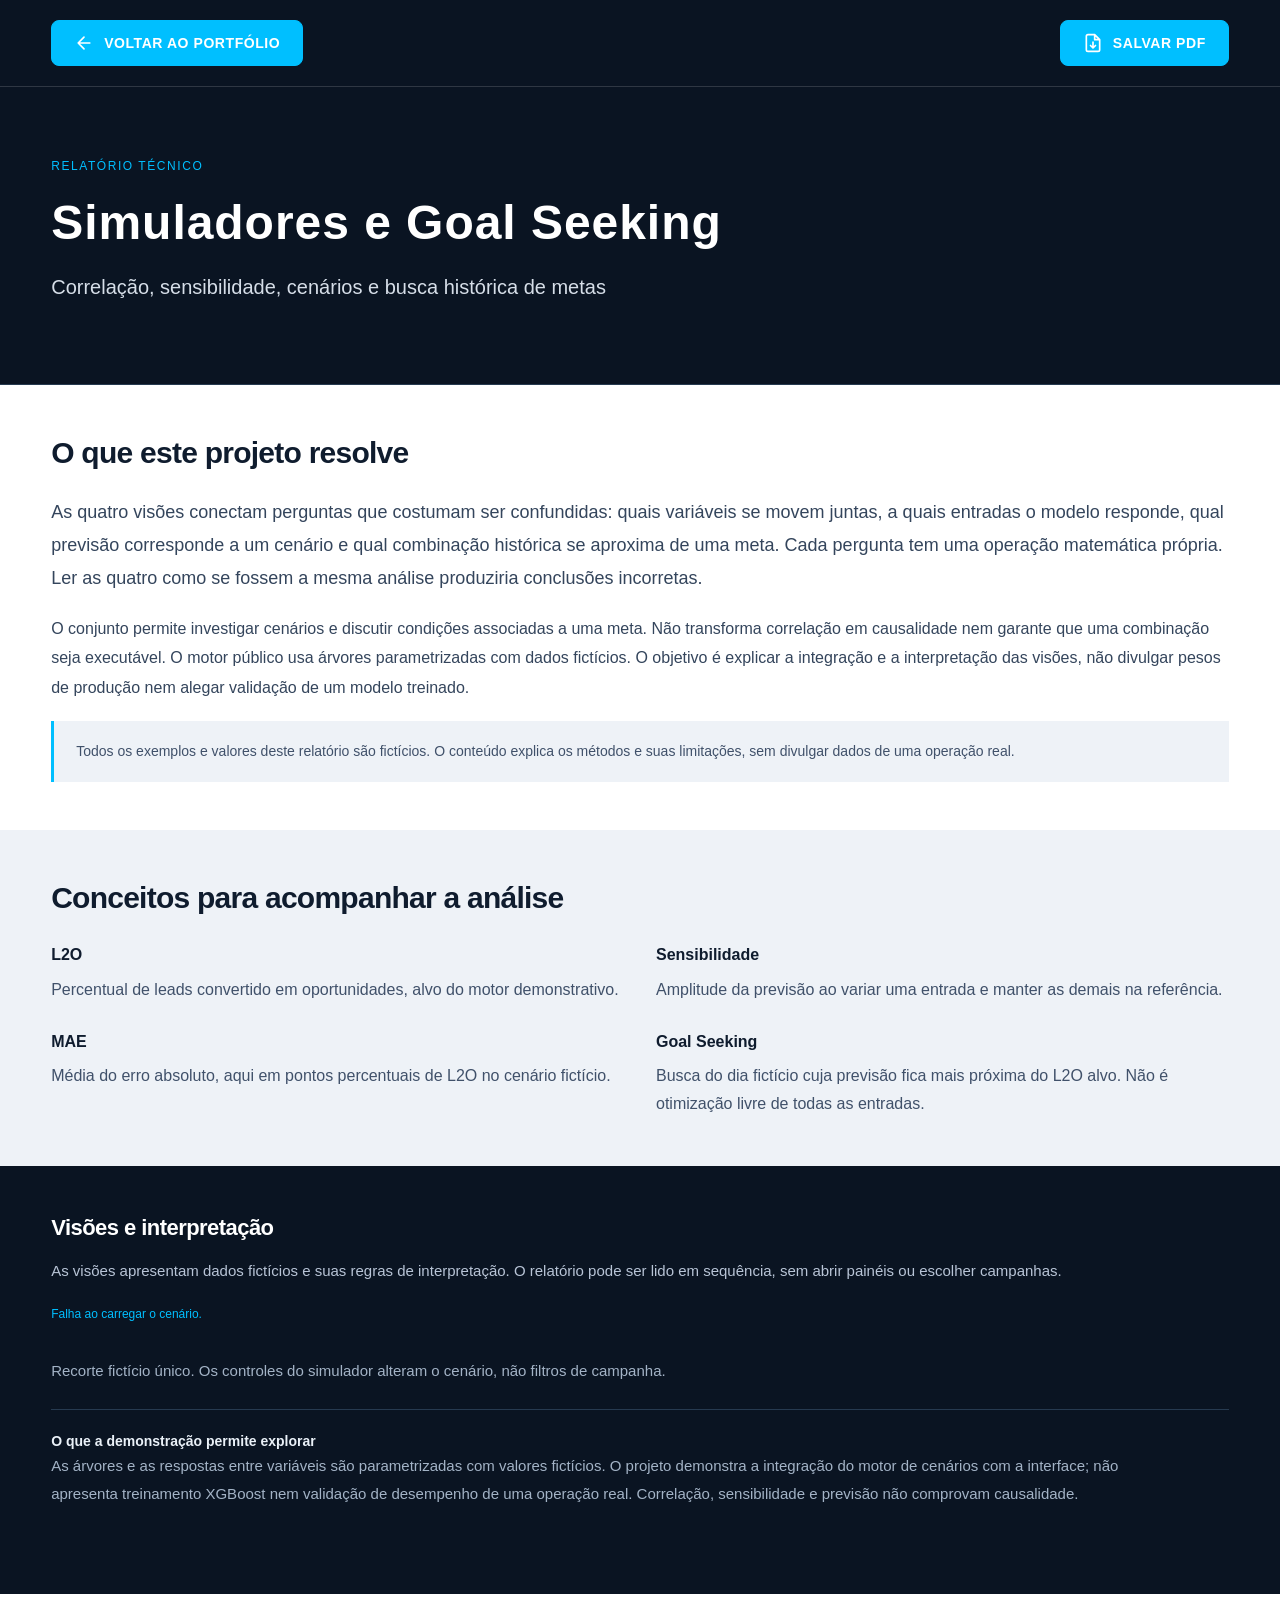
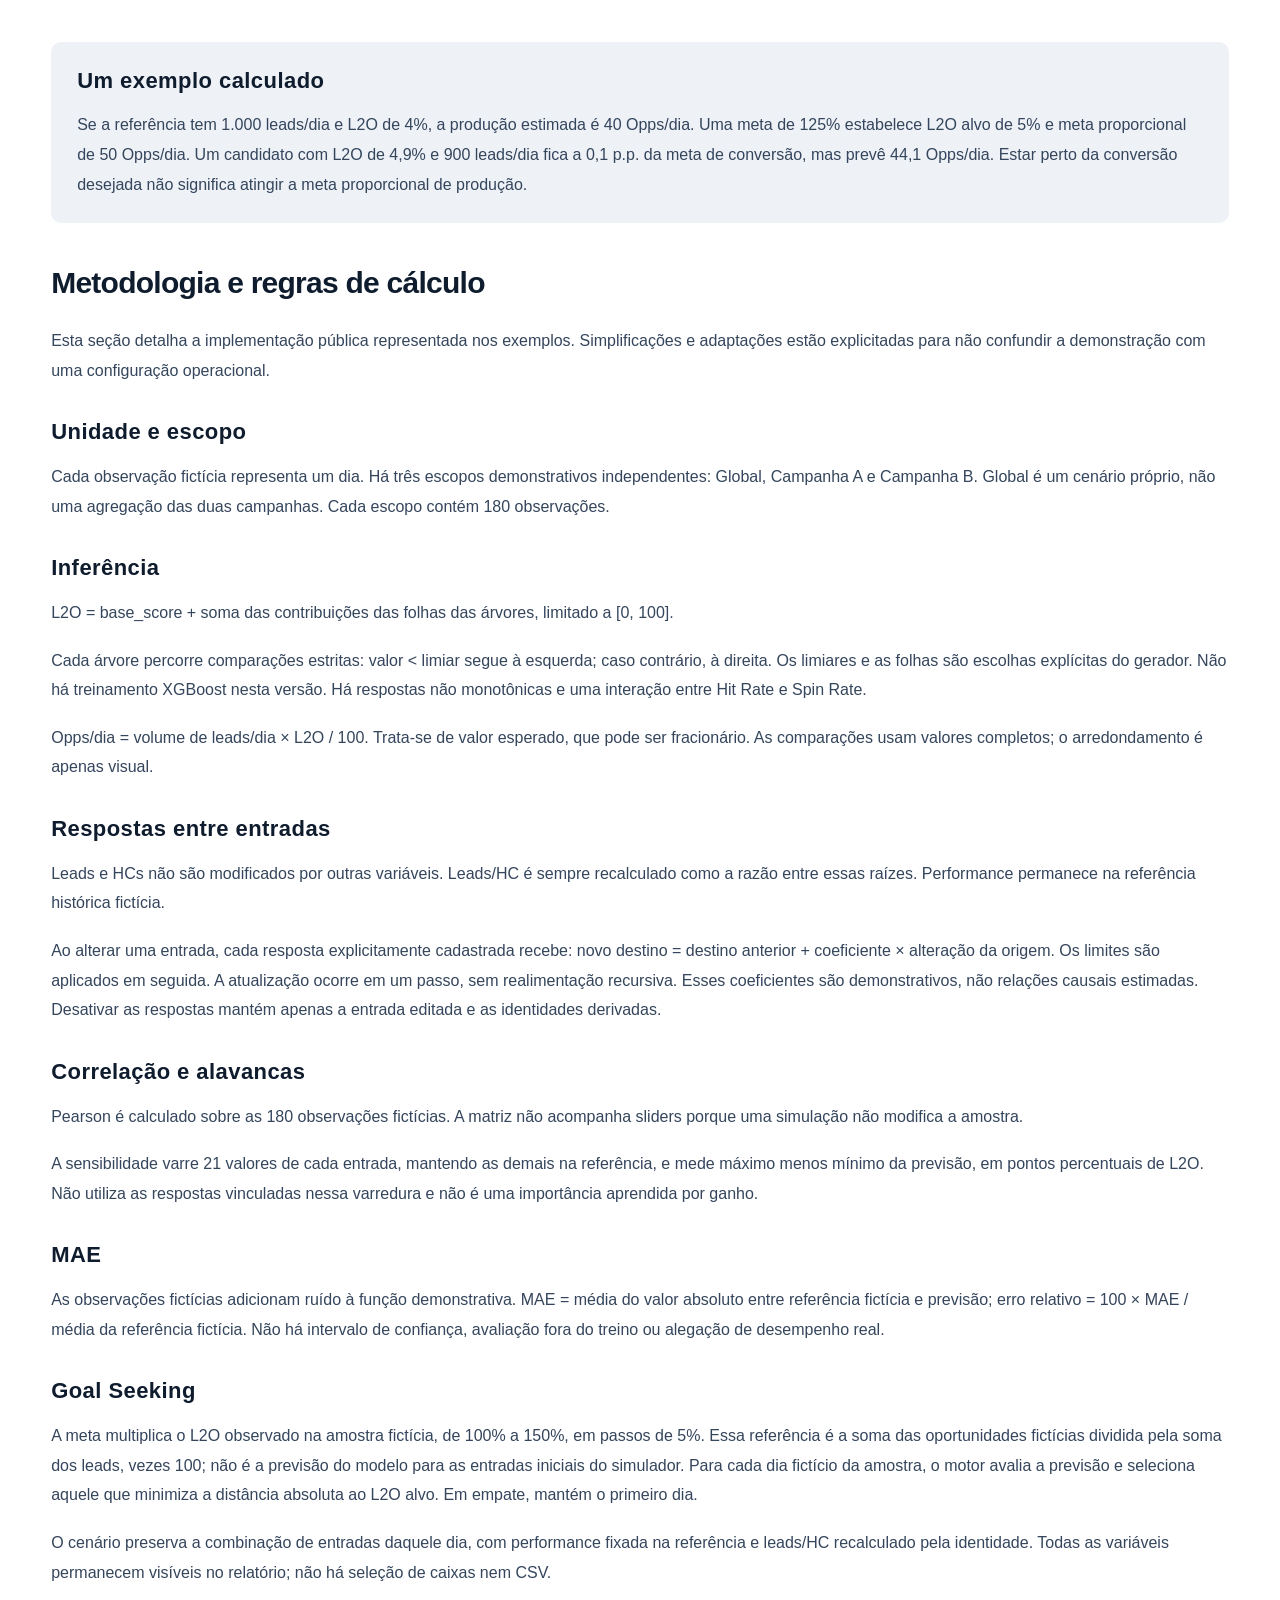
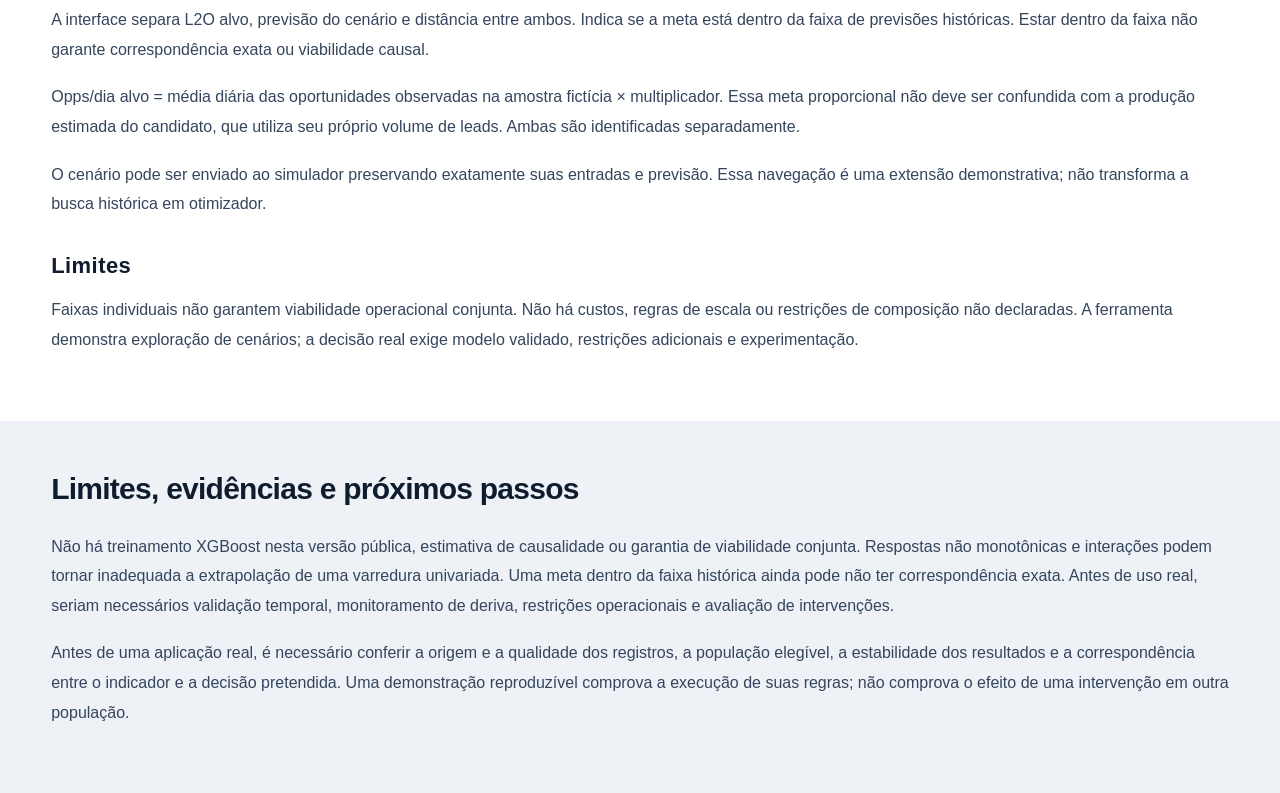
==== 03-simuladores/index.html @ 71e53732 "Add files via upload" ====
<!doctype html>
<html lang="pt-BR"><head><meta charset="utf-8"><meta name="viewport" content="width=device-width,initial-scale=1"><meta name="description" content="Correlação, sensibilidade, cenários e busca histórica de metas. Relatório técnico com exemplos fictícios, metodologia e interpretação das visualizações."><title>Simuladores e Goal Seeking | Denis Tostes</title><link rel="stylesheet" href="style.css"><link rel="stylesheet" href="identidade.css"><link rel="stylesheet" href="relatorio.css"><script type="application/json" id="reportViews">[["Matriz de correlação","Cada célula apresenta Pearson entre duas variáveis da amostra diária do escopo. Valores próximos de +1 indicam associação linear positiva; próximos de -1, associação negativa; próximos de zero, pouca associação linear. Isso não exclui relações não lineares. A diagonal é a comparação de cada variável consigo mesma.","A matriz permanece estável quando você altera um slider porque a simulação não reescreve os dias da amostra. O relatório mantém um único recorte para que a leitura seja consistente entre as visões. Variáveis derivadas, como leads por HC, compartilham componentes com outras entradas e podem produzir associação por identidade matemática. Não use uma célula isolada para decidir qual variável é uma alavanca causal."],["Principais alavancas","Cada entrada é avaliada em 21 pontos de sua faixa, mantendo as demais na referência. O indicador é a maior previsão menos a menor previsão nessa varredura. Ele responde quanto o motor pode variar naquela faixa, não quanto cada variável explica do histórico e nem quanto uma intervenção causaria na operação.","Uma amplitude alta depende da faixa escolhida e da posição das demais entradas. A visão não aplica as respostas vinculadas durante a varredura. O MAE compara previsões com observações fictícias acrescidas de ruído; o erro relativo divide esse MAE pela média da referência. Nenhum dos dois é um intervalo de confiança ou uma estimativa de desempenho empresarial."],["Simulador preditivo","O motor percorre as árvores com as entradas do cenário e soma suas contribuições ao valor-base. A previsão de L2O é limitada ao intervalo de 0 a 100%. A produção estimada é calculada separadamente como leads/dia multiplicado por L2O. Por isso, uma conversão maior não garante mais oportunidades se o volume cair suficientemente.","Leads e HCs são entradas-raiz. Leads/HC é recalculado e a performance fica na referência. Com respostas vinculadas ativas, uma alteração propaga os coeficientes explicitamente definidos por um único passo; não ocorre realimentação infinita. Desativar a opção ajuda a separar a resposta direta do motor do efeito das entradas relacionadas. Esses coeficientes são ilustrativos, não estimativas causais."],["Goal Seeking","O alvo corresponde a um multiplicador de 100% a 150% do L2O de referência. O motor avalia as combinações dos dias da amostra e escolhe a previsão com menor distância absoluta ao alvo. Preserva a combinação do dia candidato, fixa performance na referência e recalcula leads/HC. A busca pode terminar sem atingir exatamente a meta.","Leia referência, alvo, previsão do candidato e distância como valores separados. As caixas de variáveis filtram a comparação, não recalculam o candidato. A meta proporcional de Opps/dia é diferente da produção estimada com o volume do dia encontrado. Enviar esse cenário ao simulador permite conferir a mesma previsão e explorar variações, mas não converte a busca em um solver de restrições."]]</script><script src="engine.js" defer></script><script src="app.js" defer></script><script src="relatorio.js" defer></script></head>
<body class="technical-report" data-report="03-simuladores"><nav class="report-toolbar" aria-label="Ações do relatório"><a href="https://denistostes.figma.site/#projetos"><svg viewBox="0 0 24 24" aria-hidden="true"><path d="m12 19-7-7 7-7M5 12h14"/></svg>Voltar ao portfólio</a><button id="savePdf" type="button"><svg viewBox="0 0 24 24" aria-hidden="true"><path d="M14 2H6a2 2 0 0 0-2 2v16a2 2 0 0 0 2 2h12a2 2 0 0 0 2-2V8zM14 2v6h6M12 11v7m-3-3 3 3 3-3"/></svg>Salvar PDF</button></nav>
<header class="report-cover"><div><span class="report-kicker">RELATÓRIO TÉCNICO</span><h1>Simuladores e Goal Seeking</h1><p>Correlação, sensibilidade, cenários e busca histórica de metas</p></div></header>
<main class="report-main"><section class="report-prose report-summary"><h2>O que este projeto resolve</h2><p class="report-lead">As quatro visões conectam perguntas que costumam ser confundidas: quais variáveis se movem juntas, a quais entradas o modelo responde, qual previsão corresponde a um cenário e qual combinação histórica se aproxima de uma meta. Cada pergunta tem uma operação matemática própria. Ler as quatro como se fossem a mesma análise produziria conclusões incorretas.</p><p>O conjunto permite investigar cenários e discutir condições associadas a uma meta. Não transforma correlação em causalidade nem garante que uma combinação seja executável. O motor público usa árvores parametrizadas com dados fictícios. O objetivo é explicar a integração e a interpretação das visões, não divulgar pesos de produção nem alegar validação de um modelo treinado.</p><aside class="report-note">Todos os exemplos e valores deste relatório são fictícios. O conteúdo explica os métodos e suas limitações, sem divulgar dados de uma operação real.</aside></section>
<section class="report-band"><div class="report-prose"><h2>Conceitos para acompanhar a análise</h2><dl class="report-definitions"><div><dt>L2O</dt><dd>Percentual de leads convertido em oportunidades, alvo do motor demonstrativo.</dd></div><div><dt>Sensibilidade</dt><dd>Amplitude da previsão ao variar uma entrada e manter as demais na referência.</dd></div><div><dt>MAE</dt><dd>Média do erro absoluto, aqui em pontos percentuais de L2O no cenário fictício.</dd></div><div><dt>Goal Seeking</dt><dd>Busca do dia fictício cuja previsão fica mais próxima do L2O alvo. Não é otimização livre de todas as entradas.</dd></div></dl></div></section>
<section class="report-demo" id="demoSection"><div class="report-demo-intro"><h2>Visões e interpretação</h2><p>As visões apresentam dados fictícios e suas regras de interpretação. O relatório pode ser lido em sequência, sem abrir painéis ou escolher campanhas.</p><p id="status" role="status"></p></div><p>Recorte fictício único. Os controles do simulador alteram o cenário, não filtros de campanha.</p>

<div id="app"></div>
<section class="method-note"><strong>O que a demonstração permite explorar</strong><p>As árvores e as respostas entre variáveis são parametrizadas com valores fictícios. O projeto demonstra a integração do motor de cenários com a interface; não apresenta treinamento XGBoost nem validação de desempenho de uma operação real. Correlação, sensibilidade e previsão não comprovam causalidade.</p></section>
</section>
<section class="report-prose report-method"><div class="report-example"><h3>Um exemplo calculado</h3><p>Se a referência tem 1.000 leads/dia e L2O de 4%, a produção estimada é 40 Opps/dia. Uma meta de 125% estabelece L2O alvo de 5% e meta proporcional de 50 Opps/dia. Um candidato com L2O de 4,9% e 900 leads/dia fica a 0,1 p.p. da meta de conversão, mas prevê 44,1 Opps/dia. Estar perto da conversão desejada não significa atingir a meta proporcional de produção.</p></div><h2>Metodologia e regras de cálculo</h2><p>Esta seção detalha a implementação pública representada nos exemplos. Simplificações e adaptações estão explicitadas para não confundir a demonstração com uma configuração operacional.</p><h3>Unidade e escopo</h3>
<p>Cada observação fictícia representa um dia. Há três escopos demonstrativos independentes: Global, Campanha A e Campanha B. Global é um cenário próprio, não uma agregação das duas campanhas. Cada escopo contém 180 observações.</p>
<h3>Inferência</h3>
<p>L2O = base_score + soma das contribuições das folhas das árvores, limitado a [0, 100].</p>
<p>Cada árvore percorre comparações estritas: valor &lt; limiar segue à esquerda; caso contrário, à direita. Os limiares e as folhas são escolhas explícitas do gerador. Não há treinamento XGBoost nesta versão. Há respostas não monotônicas e uma interação entre Hit Rate e Spin Rate.</p>
<p>Opps/dia = volume de leads/dia × L2O / 100. Trata-se de valor esperado, que pode ser fracionário. As comparações usam valores completos; o arredondamento é apenas visual.</p>
<h3>Respostas entre entradas</h3>
<p>Leads e HCs não são modificados por outras variáveis. Leads/HC é sempre recalculado como a razão entre essas raízes. Performance permanece na referência histórica fictícia.</p>
<p>Ao alterar uma entrada, cada resposta explicitamente cadastrada recebe: novo destino = destino anterior + coeficiente × alteração da origem. Os limites são aplicados em seguida. A atualização ocorre em um passo, sem realimentação recursiva. Esses coeficientes são demonstrativos, não relações causais estimadas. Desativar as respostas mantém apenas a entrada editada e as identidades derivadas.</p>
<h3>Correlação e alavancas</h3>
<p>Pearson é calculado sobre as 180 observações fictícias. A matriz não acompanha sliders porque uma simulação não modifica a amostra.</p>
<p>A sensibilidade varre 21 valores de cada entrada, mantendo as demais na referência, e mede máximo menos mínimo da previsão, em pontos percentuais de L2O. Não utiliza as respostas vinculadas nessa varredura e não é uma importância aprendida por ganho.</p>
<h3>MAE</h3>
<p>As observações fictícias adicionam ruído à função demonstrativa. MAE = média do valor absoluto entre referência fictícia e previsão; erro relativo = 100 × MAE / média da referência fictícia. Não há intervalo de confiança, avaliação fora do treino ou alegação de desempenho real.</p>
<h3>Goal Seeking</h3>
<p>A meta multiplica o L2O observado na amostra fictícia, de 100% a 150%, em passos de 5%. Essa referência é a soma das oportunidades fictícias dividida pela soma dos leads, vezes 100; não é a previsão do modelo para as entradas iniciais do simulador. Para cada dia fictício da amostra, o motor avalia a previsão e seleciona aquele que minimiza a distância absoluta ao L2O alvo. Em empate, mantém o primeiro dia.</p>
<p>O cenário preserva a combinação de entradas daquele dia, com performance fixada na referência e leads/HC recalculado pela identidade. Todas as variáveis permanecem visíveis no relatório; não há seleção de caixas nem CSV.</p>
<p>A interface separa L2O alvo, previsão do cenário e distância entre ambos. Indica se a meta está dentro da faixa de previsões históricas. Estar dentro da faixa não garante correspondência exata ou viabilidade causal.</p>
<p>Opps/dia alvo = média diária das oportunidades observadas na amostra fictícia × multiplicador. Essa meta proporcional não deve ser confundida com a produção estimada do candidato, que utiliza seu próprio volume de leads. Ambas são identificadas separadamente.</p>
<p>O cenário pode ser enviado ao simulador preservando exatamente suas entradas e previsão. Essa navegação é uma extensão demonstrativa; não transforma a busca histórica em otimizador.</p>
<h3>Limites</h3>
<p>Faixas individuais não garantem viabilidade operacional conjunta. Não há custos, regras de escala ou restrições de composição não declaradas. A ferramenta demonstra exploração de cenários; a decisão real exige modelo validado, restrições adicionais e experimentação.</p></section>
<section class="report-band"><div class="report-prose"><h2>Limites, evidências e próximos passos</h2><p>Não há treinamento XGBoost nesta versão pública, estimativa de causalidade ou garantia de viabilidade conjunta. Respostas não monotônicas e interações podem tornar inadequada a extrapolação de uma varredura univariada. Uma meta dentro da faixa histórica ainda pode não ter correspondência exata. Antes de uso real, seriam necessários validação temporal, monitoramento de deriva, restrições operacionais e avaliação de intervenções.</p><p>Antes de uma aplicação real, é necessário conferir a origem e a qualidade dos registros, a população elegível, a estabilidade dos resultados e a correspondência entre o indicador e a decisão pretendida. Uma demonstração reproduzível comprova a execução de suas regras; não comprova o efeito de uma intervenção em outra população.</p></div></section>
<p id="pdfHelp" class="report-prose" role="status"></p></main></body></html>
---- 03-simuladores/style.css ----
:root{--bg:#0d1523;--surface:#141f30;--surface2:#19283d;--text:#edf3fc;--muted:#a9b9cf;--line:#2b3d54;--accent:#00bdf2;--blue:#00bdf2;--green:#00bdf2}
*{box-sizing:border-box}body{margin:0;background:var(--bg);color:var(--text);font:14px/1.65 "Segoe UI",Arial,sans-serif}header,main,footer{max-width:none;margin:auto;padding:28px 42px}header{padding-top:36px;border-bottom:1px solid var(--line);background:linear-gradient(125deg,#142339,transparent 75%)}h1{font-size:clamp(28px,3.5vw,44px);font-weight:650;letter-spacing:-1.1px;line-height:1.15;margin:15px 0 12px}h2{font-size:20px;line-height:1.4;margin:0 0 14px;font-weight:600}h3{font-size:16px;margin:0 0 10px}p{color:var(--muted);margin:8px 0 16px}header p{max-width:900px}.eyebrow{display:block;font-size:10px;font-weight:700;letter-spacing:1.7px;color:var(--accent)}.badge{display:inline-block;background:#123047;color:var(--accent);border:1px solid #285777;border-radius:5px;padding:6px 11px;font-size:10px;letter-spacing:1px}label{display:grid;gap:5px;font-size:12px;color:var(--muted)}button,input,select{font:inherit;color:var(--text)}button,select,input{border:1px solid #405775;border-radius:7px;background:var(--surface2);padding:9px 12px;min-height:39px}button{cursor:pointer}input,select{min-width:0;font-size:13px}button:hover,button[aria-pressed=true]{border-color:var(--accent);background:#173b55}button:focus-visible,input:focus-visible,select:focus-visible,a:focus-visible,summary:focus-visible{outline:2px solid var(--accent);outline-offset:4px}a{color:var(--accent);text-decoration:none}a:hover{text-decoration:underline}.table-scroll{width:100%;overflow:auto}table{border-collapse:collapse;width:100%;font-size:12px;text-align:left}th,td{padding:12px;border-bottom:1px solid var(--line);vertical-align:top}th{background:var(--surface2);font-size:11px;color:var(--muted)}#status{font-size:12px;color:var(--accent)}[hidden]{display:none!important}
.scopebar{display:flex;align-items:end;justify-content:space-between;gap:20px;margin-bottom:20px}.scopebar label{min-width:200px}.tabs{display:flex;gap:6px;margin-bottom:28px;flex-wrap:wrap}.tabs button{font-size:13px;padding:12px 18px}.section-title{display:flex;align-items:start;justify-content:space-between;gap:22px;margin-bottom:20px}.section-title p{max-width:950px;margin-bottom:0}.section-title button{white-space:nowrap}.card{background:var(--surface);border:1px solid var(--line);border-radius:12px;padding:22px;min-width:0;margin-bottom:20px}.sim-layout{display:grid;grid-template-columns:340px minmax(0,1fr);gap:22px}.inputs{align-self:start}.results{min-width:0}.kpis{display:grid;grid-template-columns:repeat(4,minmax(0,1fr));gap:12px;margin-bottom:20px}.kpi{padding:17px 15px;background:var(--surface2);border:1px solid var(--line);border-radius:10px}.kpi>span{font-size:10px;color:var(--muted);display:block}.kpi strong{font-size:25px;display:block;letter-spacing:-.8px;margin:7px 0}.kpi small{font-size:10px;display:block;color:var(--muted)}.highlight{background:#15334a;border-color:#2b5d7b}.highlight strong{color:var(--blue)}.charts{display:grid;grid-template-columns:1fr 1fr;gap:18px}.chart-card svg{display:block;width:100%;height:auto}.chart-card text{fill:var(--muted);font-size:11px}.base-bar{fill:#8ca6be}.scenario-bar{fill:var(--blue);transition:y .18s,height .18s}.formula{padding:12px 14px;background:var(--bg);border-left:3px solid var(--blue);font-size:13px;margin:15px 0}.small{font-size:12px}.linked{border-bottom:1px solid var(--line);padding-bottom:20px;margin-bottom:15px}.linked label{display:flex;align-items:center;gap:8px;font-size:12px;color:var(--text)}.linked small{display:block;font-size:11px;color:var(--muted);margin-top:9px}input[type=checkbox]{width:16px;height:16px;min-height:16px;padding:0;flex:0 0 16px;accent-color:var(--blue);margin:0}details{border-bottom:1px solid var(--line);padding:10px 0}summary{cursor:pointer;font-weight:650;font-size:13px;padding:5px 0}details[open] summary{margin-bottom:10px}.variable{padding:9px 0 16px}.variable-label{display:flex;align-items:center;gap:10px;justify-content:space-between}.variable-label label{font-size:12px;color:var(--text)}.variable-label span{font-size:10px;color:var(--muted)}.input-row{display:grid;grid-template-columns:minmax(0,1fr) 88px;gap:12px;align-items:center;margin:9px 0 3px}.input-row input[type=range]{width:100%;padding:0;accent-color:var(--blue);border:0;min-height:24px}.input-row input[type=number]{width:88px;padding:5px 8px;font-size:12px}.variable small{font-size:10px;color:var(--muted)}input:disabled{opacity:.65;cursor:not-allowed}.quality{display:flex;flex-wrap:wrap;gap:10px 25px;padding:16px 20px;border:1px solid var(--line);border-radius:10px;background:var(--surface2);margin-bottom:22px;font-size:12px}.quality small{flex-basis:100%;color:var(--muted)}.lever-list{display:grid;gap:12px}.lever{display:grid;grid-template-columns:220px 1fr 95px;align-items:center;gap:16px;border:0;padding:12px;text-align:left;background:var(--surface2)}.lever i{height:12px;background:#29425a;border-radius:5px;overflow:hidden}.lever b{height:100%;display:block;background:var(--blue);border-radius:5px}.lever strong{text-align:right;font-size:12px}.lever>span{font-size:12px}.legend{display:flex;align-items:center;justify-content:center;gap:14px;margin-bottom:16px;font-size:11px}.legend i{width:200px;height:9px;background:linear-gradient(90deg,#8492a6,#19283d,#00bdf2);border-radius:6px}.matrix{min-width:980px;table-layout:auto}.matrix td,.matrix th{padding:10px 8px;font-size:11px;white-space:nowrap;text-align:center}.matrix th:first-child{text-align:left}.goal-layout{display:grid;grid-template-columns:330px minmax(0,1fr);gap:22px}.goal-layout>section{align-self:start}.target-row{display:flex;align-items:center;gap:10px;margin:10px 0}.target-row input{width:110px}.presets,.selection-actions{display:flex;gap:7px;justify-content:center;flex-wrap:wrap;margin:15px 0}.selection-actions{flex-wrap:nowrap}.selection-actions button{font-size:11px;padding:8px 10px}.checklist{display:grid;gap:12px;margin:20px 0}.checklist label{display:flex;gap:10px;align-items:center;font-size:12px;color:var(--text);text-align:left}.primary{background:#174362;color:var(--text)}.primary:hover{background:#205577;color:white}.goal-result{min-width:0}.success{border-left:3px solid var(--green)}.warning{border-left:3px solid #718da6}.method-note{border-top:1px solid var(--line);padding:20px 0;font-size:12px}.method-note p{max-width:1100px}.table-scroll table{min-width:550px}#changes table td:nth-child(n){min-width:0}.table-scroll td,.table-scroll th{white-space:normal}
@media(max-width:1150px){.sim-layout{grid-template-columns:290px minmax(0,1fr)}.kpis{grid-template-columns:repeat(2,minmax(0,1fr))}.goal-layout{grid-template-columns:290px minmax(0,1fr)}}
@media(max-width:850px){header,main,footer{padding:22px}.sim-layout,.goal-layout{grid-template-columns:1fr}.scopebar{align-items:start}.section-title{flex-direction:column}.section-title button{align-self:center}.inputs{max-height:none}.lever{grid-template-columns:150px 1fr 80px;gap:10px}.tabs{justify-content:center}.goal-layout .card{margin-bottom:0}}
@media(max-width:520px){header,main,footer{padding:18px 14px}h1{font-size:29px}.card{padding:18px 14px}.scopebar{flex-direction:column;gap:12px}.scopebar label{width:100%}.tabs{display:grid;grid-template-columns:1fr 1fr;gap:6px}.tabs button{font-size:11px;padding:10px 7px}.kpis{gap:8px}.kpi{padding:13px 12px}.kpi strong{font-size:23px}.charts{grid-template-columns:1fr}.lever{grid-template-columns:1fr 70px}.lever i{grid-row:2;grid-column:1/3}.quality{display:grid;gap:8px;padding:15px}.legend i{width:110px}.selection-actions{justify-content:center}#status{white-space:normal;font-size:11px}}
@media(prefers-reduced-motion:reduce){.scenario-bar{transition:none}}

.goal-deltas{display:grid;gap:13px}.delta-row{display:grid;grid-template-columns:minmax(120px,1fr) 2fr 65px;gap:12px;align-items:center;font-size:11px}.delta-track{position:relative;height:16px;background:var(--bg);border-radius:4px}.delta-track:after{content:"";position:absolute;left:50%;top:0;height:100%;border-left:1px solid var(--muted)}.delta-track i{position:absolute;top:2px;height:12px;border-radius:3px}.delta-track .negative{background:#a4b7cb}.delta-track .positive{background:var(--accent)}.delta-row strong{text-align:right}.table-actions{display:flex;align-items:center;justify-content:space-between;gap:12px}th button{padding:0;border:0;background:none;min-height:24px;font-size:11px}@media(max-width:520px){.delta-row{grid-template-columns:1fr 65px}.delta-track{grid-row:2;grid-column:1/3}.table-actions{flex-wrap:wrap}}


/* Leitura e navegação da coleção */
:root{--bg:#0b1422;--surface:#122033;--surface2:#182b40;--text:#eaf1f8;--muted:#a3b3c6;--line:#263a50;--accent:#00bdf2;--blue:#00bdf2;--green:#00bdf2}
html{scroll-behavior:smooth}body{font-family:"Segoe UI",Arial,sans-serif;font-size:14px;line-height:1.7;background:var(--bg);color:var(--text)}header,main,footer{max-width:none;padding-left:clamp(20px,3.4vw,64px);padding-right:clamp(20px,3.4vw,64px)}header{padding-top:35px;padding-bottom:30px;background:radial-gradient(ellipse at 0 0,#14426666,transparent 70%);border-bottom:1px solid var(--line)}header h1{font-size:clamp(30px,4.1vw,48px);font-weight:650;letter-spacing:-1.5px;line-height:1.15;margin:12px 0 16px}header>p{max-width:820px;font-size:15px;line-height:1.8}main{padding-top:30px}.eyebrow,.badge{color:var(--accent)}.badge{border:1px solid #285777;background:#123047;padding:5px 10px;letter-spacing:.5px;font-size:10px}.card,.workspace,.detail,.reading{background:var(--surface);border-color:var(--line);box-shadow:none;border-radius:12px}.formula{background:#0d1c2d;color:var(--text)}button,select,input[type=number],input[type=search]{background:var(--surface2);border:1px solid #3a536e;border-radius:7px;color:var(--text)}button:hover,button[aria-pressed=true]{background:#173b55;border-color:var(--accent)}button:focus-visible,a:focus-visible,input:focus-visible,select:focus-visible,summary:focus-visible{outline:2px solid var(--accent);outline-offset:4px}a{color:var(--accent)}input[type=range],input[type=checkbox]{accent-color:var(--accent)}button{transition:background .15s,border-color .15s}.page-toolbar{max-width:none;margin:auto;padding:20px clamp(20px,3.4vw,64px);display:flex;justify-content:space-between;align-items:center;gap:16px;border-bottom:1px solid var(--line)}.page-toolbar a{display:inline-flex;align-items:center;gap:9px;color:var(--muted);font-size:12px;text-decoration:none}.page-toolbar a:hover{color:var(--accent)}.page-toolbar svg{width:17px;height:17px;max-height:none;fill:none;stroke:currentColor;stroke-width:1.7;display:inline-block}.guide{margin:0 0 26px;padding:0}.guide-nav{display:flex;gap:6px;border-bottom:1px solid var(--line);padding-bottom:16px;margin-bottom:24px}.guide-nav button{flex:1;display:flex;align-items:center;gap:10px;padding:12px 16px;text-align:left;font-size:12px;border:1px solid transparent;background:transparent;color:var(--muted);border-radius:8px}.guide-nav button small{font-size:10px;color:var(--muted);margin:0;padding:2px 7px;border:1px solid var(--line);border-radius:20px;letter-spacing:0}.guide-nav button[aria-pressed=true]{background:#153449;border-color:#2c5e7a;color:var(--text)}.guide-nav button[aria-pressed=true] small{color:var(--accent);border-color:#3f7794}.guide-story{display:grid;grid-template-columns:minmax(0,1.7fr) minmax(240px,1fr);gap:34px;background:transparent;border:0;border-radius:0;padding:12px 0 10px}.guide-copy h2{font-size:clamp(23px,2.8vw,32px);letter-spacing:-.7px;line-height:1.3;max-width:690px;margin:12px 0 18px;font-weight:600}.guide-copy p{font-size:15px;line-height:1.9;max-width:780px}.guide-aside{align-self:center;background:var(--surface);border:1px solid var(--line);border-left:3px solid var(--accent);padding:20px 22px;border-radius:0 10px 10px 0}.guide-aside span{font-size:10px;color:var(--accent);letter-spacing:1.2px}.guide-aside p{font-size:13px;line-height:1.8;margin:10px 0 0}.guide-stage-label{font-size:10px;color:var(--accent);letter-spacing:1.4px}.guide-actions{display:flex;align-items:center;gap:10px;flex-wrap:wrap;margin:23px 0 8px}.guide-actions button{padding:10px 16px;background:#164562;color:var(--text);border:1px solid #2b6a8d;border-radius:7px;font-size:12px}.guide-actions button[data-guide-prev]{background:transparent;border-color:var(--line);color:var(--muted)}.guide-actions button:disabled{opacity:.4;cursor:default}.guide-actions a{color:var(--muted);font-size:11px;margin-left:7px}.guide-progress{height:2px;background:var(--line);margin-top:18px}.guide-progress i{height:100%;display:block;background:var(--accent);transition:width .2s}.method-flow{padding:25px 0 12px}.method-flow>p{font-size:10px;letter-spacing:1.3px;color:var(--muted);margin-bottom:14px}.method-flow ol{display:grid;grid-template-columns:repeat(4,minmax(0,1fr));gap:16px;list-style:none;margin:0;padding:0;counter-reset:flow}.method-flow li{counter-increment:flow;position:relative;padding:18px 16px;border:1px solid var(--line);border-radius:9px;background:var(--surface)}.method-flow li:before{content:"0" counter(flow);font-size:10px;color:var(--accent);display:block;margin-bottom:9px}.method-flow li:not(:last-child):after{content:"›";position:absolute;right:-13px;top:42%;color:#6387a5;font-size:22px}.method-flow strong{display:block;font-size:13px;font-weight:600;margin-bottom:6px}.method-flow span{display:block;font-size:11px;color:var(--muted);line-height:1.6}.demo-section{margin-top:30px;min-width:0;scroll-margin-top:20px}.demo-section>.demo-caption{font-size:10px;letter-spacing:1.4px;color:var(--accent);border-top:1px solid var(--line);padding-top:25px;margin-bottom:22px}.print-presentation{display:none}[hidden]{display:none!important}
@media(max-width:760px){header,main,footer,.page-toolbar{padding-left:22px;padding-right:22px}.guide-story{grid-template-columns:1fr;gap:15px}.guide-aside{padding:16px 20px}.guide-nav{flex-wrap:wrap}.guide-nav button{flex-basis:calc(50% - 6px);padding:10px}.method-flow ol{grid-template-columns:1fr 1fr}.method-flow li:nth-child(2):after{display:none}.method-flow li:after{top:37%}.page-toolbar{flex-wrap:wrap;padding-top:14px;padding-bottom:14px}.guide-copy p{font-size:14px}}
@media(max-width:420px){header,main,footer,.page-toolbar{padding-left:16px;padding-right:16px}.page-toolbar{gap:10px}.guide-actions a{flex-basis:100%;margin:7px 0}.method-flow ol{gap:10px}.method-flow li{padding:14px 12px}.method-flow li:after{display:none}.guide-nav button{font-size:11px;gap:7px}.guide-copy h2{font-size:25px}}
@media(prefers-reduced-motion:reduce){html{scroll-behavior:auto}*,*:before,*:after{transition:none!important;animation:none!important}}
---- 03-simuladores/identidade.css ----
/* Identidade extraída da referência do site: Roboto, cyan #00BFFF, controles de 8px. */
@font-face{font-family:Roboto;src:url("assets/fonts/Roboto-Regular.ttf") format("truetype");font-weight:400;font-style:normal;font-display:swap}
@font-face{font-family:Roboto;src:url("assets/fonts/Roboto-Medium.ttf") format("truetype");font-weight:500;font-style:normal;font-display:swap}
@font-face{font-family:Roboto;src:url("assets/fonts/Roboto-Bold.ttf") format("truetype");font-weight:700;font-style:normal;font-display:swap}
:root{--bg:#0a1422;--accent:#00bfff;--blue:#00bfff;--brand-hover:#007bb5}
html{font-size:16px}
body{font-family:Roboto,Arial,sans-serif;font-size:16px;line-height:1.625;font-weight:400}
h1,h2,h3,h4,h5,h6{font-family:Roboto,Arial,sans-serif;font-weight:700;letter-spacing:.02em}
header h1{font-size:48px;line-height:1.2;letter-spacing:.02em}
h2,.catalog-heading h2,.guide-copy h2{font-size:30px;line-height:1.3;letter-spacing:-.025em;font-weight:700}
h3,.case-copy h3{font-size:24px;line-height:1.35;font-weight:700}
header p,.case-copy p,.guide-copy p,.collection-note p{font-size:16px;line-height:1.625}
.case-copy h4{font-size:16px;line-height:1.5;font-weight:500}
.case-category,.eyebrow,.badge,.guide-stage-label,.catalog-status,.hero-meta{font-size:12px}
.case-copy{padding:28px}
.case-bottom{display:flex;flex-direction:column;align-items:stretch;gap:22px}
.project-skills{display:grid;gap:14px}
.skill-group{display:flex;flex-wrap:wrap;gap:8px}
.skill-group small{flex-basis:100%;font-size:12px;color:var(--muted);font-weight:500;letter-spacing:.04em}
.skill-group .skill-tag{display:inline-block;font-size:14px!important;line-height:20px;font-weight:500;padding:6px 12px;color:#00bfff!important;background:rgba(0,191,255,.1);border:1px solid rgba(0,191,255,.2);border-radius:8px}
header>.project-skills{max-width:1000px;margin-top:24px}
.ui-icon{width:20px;height:20px;max-height:none;flex:none;fill:none;stroke:currentColor;stroke-width:2;stroke-linecap:round;stroke-linejoin:round;vertical-align:middle}
.case-cta,.back-link,.page-toolbar a,.guide-actions button,.zoom-tools button{display:inline-flex;align-items:center;justify-content:center;gap:8px;padding:12px 24px;background:#00bfff;color:#fff;border:1px solid transparent;border-radius:8px;font:700 14px/20px Roboto,Arial,sans-serif;letter-spacing:.05em;text-transform:uppercase;text-decoration:none;transition:background .3s,transform .3s}
.case-bottom .case-cta{align-self:center;font-size:14px;color:#fff;font-weight:700}
.case-card:hover .case-cta,.back-link:hover,.page-toolbar a:hover,.guide-actions button:hover,.zoom-tools button:hover{background:#007bb5;color:#fff}
.page-toolbar svg{width:20px;height:20px;stroke-width:2;stroke-linecap:round;stroke-linejoin:round}
button,input,select{font-family:Roboto,Arial,sans-serif}
button,select,input{border-radius:8px}
.filters button,.guide-nav button{font-size:14px;font-weight:500;line-height:20px;border-radius:8px;padding:10px 16px}
.filters button[aria-pressed=true],.guide-nav button[aria-pressed=true]{color:#fff;background:#007bb5;border-color:#007bb5}
.guide-actions button[data-guide-prev]{background:transparent;color:var(--text);border-color:rgba(0,191,255,.3)}
.guide-actions button:disabled{opacity:.35}
.guide-aside p,.method-flow strong,.method-flow span,.method-note,.guide-aside span{font-size:14px;line-height:1.6}
.guide-actions button::after{content:none}
.case-card:focus-visible,.back-link:focus-visible,button:focus-visible{outline:2px solid #00bfff;outline-offset:4px}
@media(max-width:650px){header h1{font-size:36px}.case-copy{padding:24px}.guide-copy h2,h2,.catalog-heading h2{font-size:28px}.guide-actions button,.page-toolbar a,.back-link{padding:10px 16px}.project-skills{gap:12px}.skill-group .skill-tag{font-size:14px!important}}
---- 03-simuladores/relatorio.css ----
/* Relatório independente: identidade do site e demonstrações isoladas. */
.technical-report{margin:0;padding-top:var(--report-toolbar-height,84px);background:#fff;color:#0f1c2e;font:400 16px/1.8 Roboto,Arial,sans-serif}
.report-toolbar{position:fixed;top:0;left:0;right:0;z-index:1000}.technical-report [id]{scroll-margin-top:calc(var(--report-toolbar-height,84px) + 20px)}
.report-view-explanation{border-left:3px solid #72b3d1;padding:4px 22px;margin:24px 0;max-width:none;width:100%}.report-demo .report-view-explanation p{font-size:16px;line-height:1.85;color:#d0dce7}.expanded-content{margin:20px 0}.chart-legend{display:flex;flex-wrap:wrap;gap:12px}
.report-toolbar{display:flex;justify-content:space-between;gap:16px;padding:20px clamp(20px,4vw,72px);background:#0a1422;border-bottom:1px solid #ffffff26}
.report-toolbar a,.report-toolbar button{display:inline-flex;align-items:center;justify-content:center;gap:10px;padding:12px 22px;border-radius:8px;border:1px solid #00bfff;background:#00bfff;color:#fff;font:700 14px/20px Roboto,Arial,sans-serif;text-decoration:none;text-transform:uppercase;letter-spacing:.04em;cursor:pointer}
.report-toolbar a:hover,.report-toolbar button:hover{background:#007bb5;border-color:#007bb5}
.report-toolbar svg{width:20px;height:20px;fill:none;stroke:currentColor;stroke-width:2;stroke-linejoin:round;stroke-linecap:round}
.report-cover{max-width:none;margin:0;padding:64px clamp(22px,4vw,72px);background:#0a1422;color:#fff}
.report-cover>div{max-width:none;margin:0}.report-cover h1{font-size:clamp(34px,4vw,48px);font-weight:700;line-height:1.2;color:#fff;letter-spacing:.02em;margin:14px 0 20px}.report-cover p{color:#d6dee8;font-size:20px;max-width:none}.report-cover small{font-size:14px;color:#b8c4d6}.report-kicker{font-size:12px;color:#00bfff;letter-spacing:.13em}
.report-main{max-width:none;margin:0;padding:0}.report-prose{max-width:none;margin:0;padding:48px clamp(22px,4vw,72px)}.report-prose p{color:#34455c;font-size:16px;line-height:1.85;margin:0 0 18px}.report-prose h2{font-size:30px;line-height:1.3;letter-spacing:-.025em;color:#0f1c2e;margin:0 0 24px}.report-prose h3{font-size:22px;color:#0f1c2e;margin:32px 0 14px;line-height:1.4}.report-prose li{margin:8px 0;color:#34455c}.report-prose code{overflow-wrap:anywhere}.report-prose pre{background:#eef2f7;border:1px solid #d6dee8;border-radius:8px;padding:20px;white-space:pre-wrap;overflow-wrap:anywhere;font-size:14px;line-height:1.7}.report-summary .report-lead{font-size:18px}.report-note{border-left:3px solid #00bfff;background:#eef2f7;padding:18px 22px;color:#40516a;font-size:14px}.report-band{background:#eef2f7}.report-definitions{display:grid;grid-template-columns:1fr 1fr;gap:24px 32px;margin:0}.report-definitions dt{font-weight:700;margin-bottom:6px}.report-definitions dd{margin:0;color:#40516a;line-height:1.75}.report-view{border-top:1px solid #d6dee8;padding-top:28px;margin-top:32px}.report-view h3{margin-top:8px}.report-number{font-size:14px;color:#087eaa;font-weight:700}.report-example{background:#eef2f7;padding:24px 26px;border-radius:10px;margin:0 0 40px}.report-example h3{margin-top:0}.report-example p:last-child{margin-bottom:0}
.report-demo{background:#0a1422;color:#eaf1f8;padding:48px clamp(18px,4vw,64px);--bg:#0a1422;--surface:#122033;--surface2:#182b40;--text:#eaf1f8;--muted:#a3b3c6;--line:#263a50}
.report-demo-intro{max-width:none;margin:0 0 32px}.report-demo-intro h2{color:#fff;font-size:30px}.report-demo-intro p,.report-demo-intro li{color:#b8c4d6}.report-demo-intro ol{padding-left:24px}.report-demo #status:empty{display:none}.report-demo h2{font-size:22px}.report-demo h3{font-size:19px}.report-demo p{font-size:15px}.report-demo .card{margin-bottom:22px}.report-demo select,.report-demo input{max-width:100%}.report-demo .scopebar{margin-bottom:28px}.report-demo .report-chart-section{margin:44px 0;padding-top:30px;border-top:1px solid #263a50}.report-prose p,.report-demo p{margin-top:0;margin-bottom:18px;line-height:1.85}.report-view-explanation p:last-child{margin-bottom:0}.report-table{overflow:auto;margin:24px 0;max-width:100%}.report-table table{width:100%;min-width:0;border-collapse:collapse}.report-table th,.report-table td{padding:12px;border-bottom:1px solid #ccd6e1;text-align:left;vertical-align:top;color:#34455c;font-size:14px}.report-table th{background:#eef2f7}.report-table td,.report-table th{white-space:normal;overflow-wrap:anywhere}.report-table tbody tr:hover,.report-table tbody tr:focus-within{background:#182b40}.report-table tbody tr:hover td,.report-table tbody tr:focus-within td{color:#eaf1f8}.report-table tbody tr:hover a,.report-table tbody tr:focus-within a{color:#91d9f5}.report-demo tbody tr:hover td{color:#eaf1f8}.report-main>*{min-width:0}.report-demo :is(.section-heading,.section-title,.intro) p{max-width:none}.report-demo .report-view-explanation p{max-width:none}.report-demo .card>p:last-child{margin-bottom:0}.report-demo :is(.scroll,.table-scroll,.sankey-scroll){margin-block:20px}.report-demo .method-note{margin-top:24px}.report-prose .report-example+h2{margin-top:40px}.report-story{margin:0 0 32px}.report-story h2{margin:0 0 18px}.report-demo :is(.grid,.sim-layout,.goal-layout,.kpi-grid)>*{min-width:0}.report-demo .card,.report-demo .workspace,.report-demo .detail{min-width:0}.report-prose :is(h2,h3,p,li,dd),.report-demo p{overflow-wrap:break-word}#pdfHelp:empty{display:none}
@media(max-width:700px){.report-toolbar{padding:14px 16px;gap:10px;flex-wrap:wrap}.report-toolbar a,.report-toolbar button{font-size:12px;padding:10px 12px}.report-cover{padding:40px 22px}.report-cover p{font-size:18px}.report-prose{padding:34px 22px}.report-prose h2,.report-demo-intro h2{font-size:26px}.report-definitions{grid-template-columns:1fr;gap:20px}.report-demo{padding:34px 16px}.report-prose pre{font-size:12px;padding:14px}.report-demo .section-title{flex-wrap:wrap}.report-demo .controls{flex-wrap:wrap}.report-demo .controls>*{max-width:100%}.report-toolbar a,.report-toolbar button{flex:1 1 auto}.report-view-explanation{padding:4px 14px}.report-demo .section-title{gap:14px}.report-table{margin:20px 0}.report-table th,.report-table td{padding:10px 8px}}
.report-demo .node{opacity:1!important}.report-demo .node.dim{opacity:1!important}.report-demo .edge.dim{opacity:.25!important}
.report-demo .node text{fill:#e7f1fa;font-weight:500;stroke:#122033;stroke-width:2px}
.report-print-state{display:none}

/* Uma única folha de impressão: conserva o tema, a tipografia e as séries da tela. */
@media print{
 @page{size:A4 landscape;margin:10mm}
 html,body{print-color-adjust:exact!important;-webkit-print-color-adjust:exact!important}
 .technical-report{padding-top:0!important;margin:0}
 .report-toolbar,#pdfHelp{display:none!important}
 .report-cover{padding:30px 36px;break-inside:avoid}
 .report-cover h1{font-size:40px}
 .report-main{padding:0;margin:0;max-width:none}
 .report-prose{padding:28px 32px;max-width:none}
 .report-demo{padding:28px 24px}
 .report-demo-intro{margin-bottom:24px}
 .report-band,.report-cover,.report-demo,.report-demo .card,.report-demo .workspace,.report-demo .detail{
  -webkit-box-decoration-break:clone;box-decoration-break:clone;
 }
 .report-demo .card,.report-demo .workspace,.report-demo .detail,.report-chart-section{
  overflow:visible;break-inside:auto;
 }
 .report-demo .report-chart-section{margin:28px 0;padding-top:20px}
 .report-demo .scroll,.report-demo .table-scroll,.report-demo .sankey-scroll,.report-table{
  overflow:visible!important;max-height:none!important;min-width:0!important;
 }
 .report-demo table,.report-table table{width:100%;min-width:0!important;max-width:100%;table-layout:fixed}
 .report-demo th,.report-demo td,.report-table th,.report-table td{overflow-wrap:anywhere}
 .report-demo table,.report-table table{break-inside:avoid}
 .report-demo table:has(tbody tr:nth-child(11)),.report-table table:has(tbody tr:nth-child(11)){break-inside:auto}
 .report-demo .matrix{break-inside:avoid!important;line-height:1.3}
 .report-demo .matrix th,.report-demo .matrix td{padding:4px;font-size:10px;white-space:normal}
 .report-demo .matrix th:first-child{width:18%}
 .report-demo .window-map th,.report-demo .window-map td{padding:5px;font-size:10px}
 .report-demo svg,.report-demo .sankey{display:block;min-width:0!important;max-width:100%;height:auto;max-height:95mm;break-inside:avoid}
 .report-demo #network{height:125mm;max-height:125mm}
 .report-demo .stage{break-inside:avoid}
 .report-demo .charts{grid-template-columns:repeat(2,minmax(0,1fr))}
 .report-demo .sim-layout,.report-demo .goal-layout{grid-template-columns:290px minmax(0,1fr)}
 .report-demo .variable{padding:5px 0 9px;break-inside:avoid}
 .report-demo .chart-card,.report-demo .kpi,.report-demo .metric,.report-note,.report-example{break-inside:avoid}
 .report-definitions>div,.report-demo .lever,.report-demo .delta-row{break-inside:avoid}
 .report-print-state:empty{display:none}
 .report-print-state:not(:empty){display:block}
 .report-view-explanation{max-width:none;break-inside:avoid}
 .report-main>.report-band:last-of-type{break-inside:avoid}
 .report-demo h2+p,.report-demo h3+p{break-after:avoid}
 thead{display:table-header-group}tfoot{display:table-footer-group}tr{break-inside:avoid}
 h1,h2,h3,h4,dt{break-after:avoid}p,li,dd{orphans:3;widows:3}
 a{text-decoration:none}
}
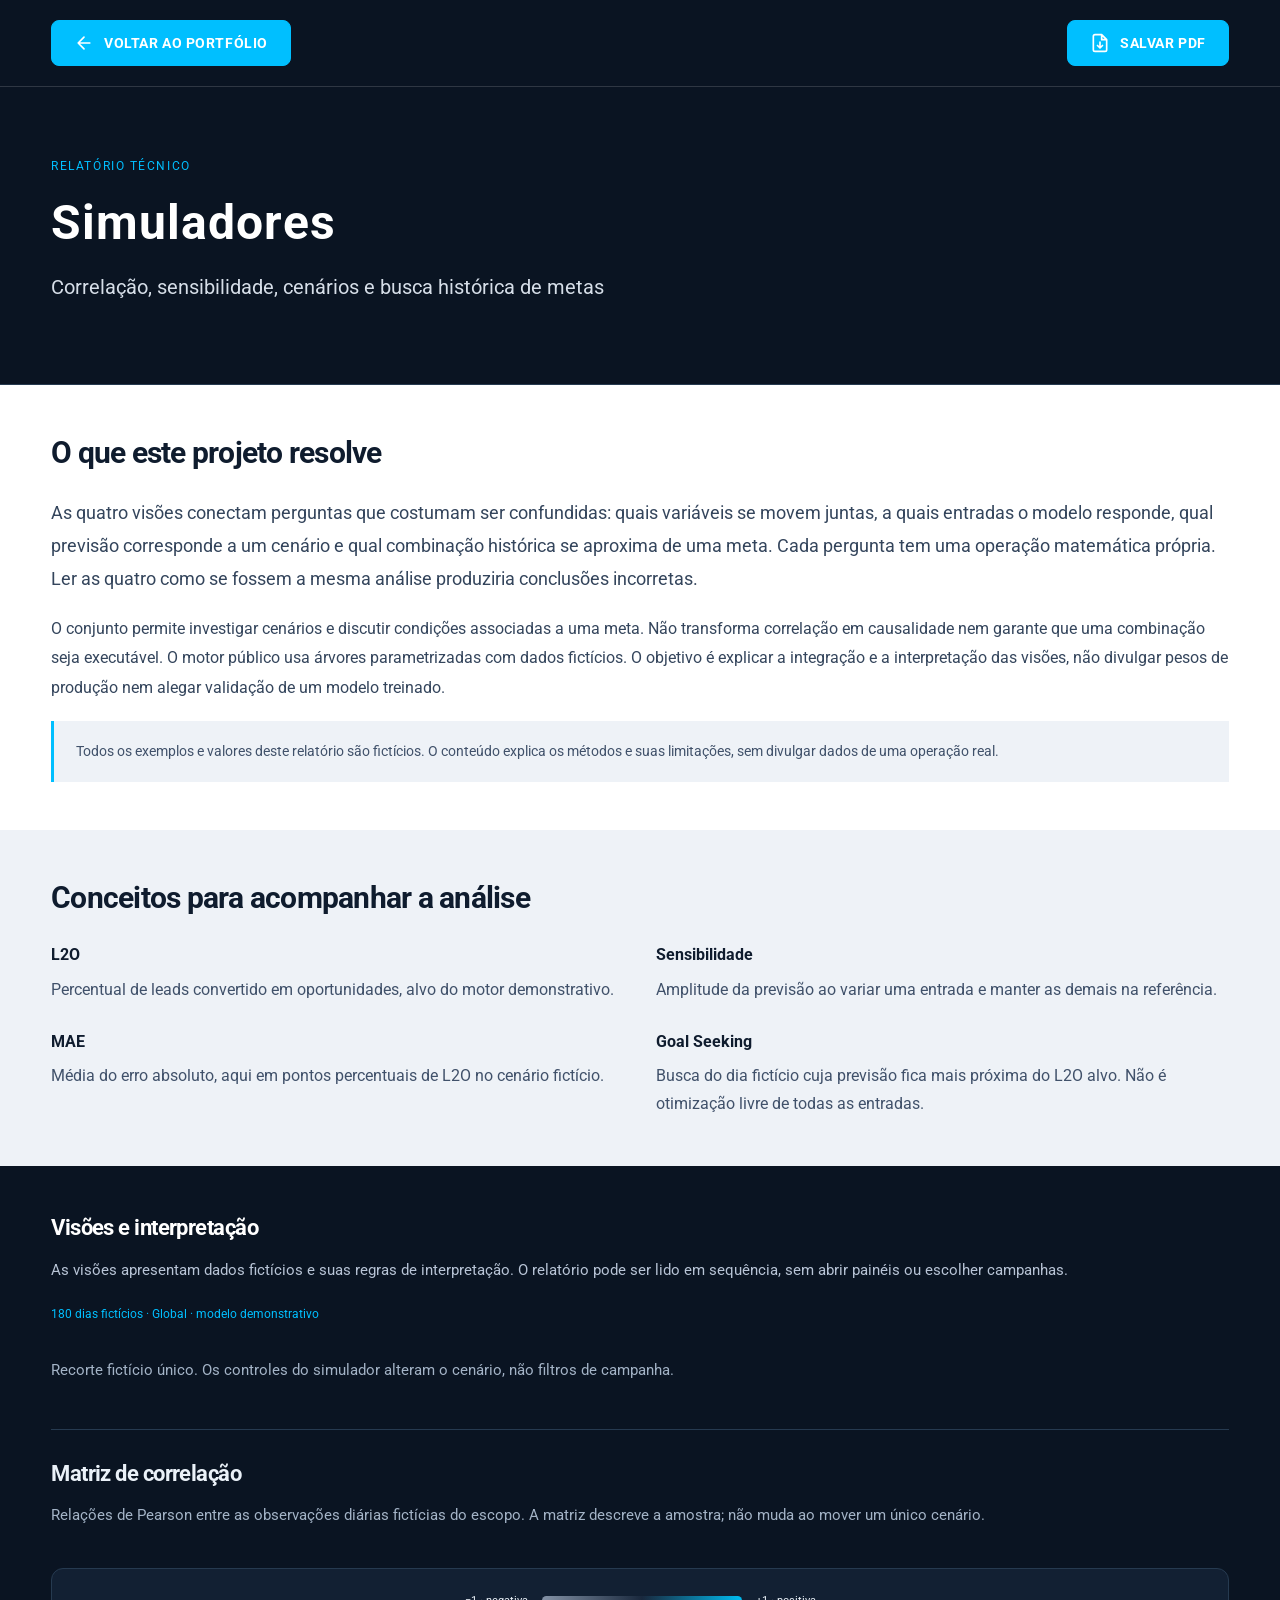
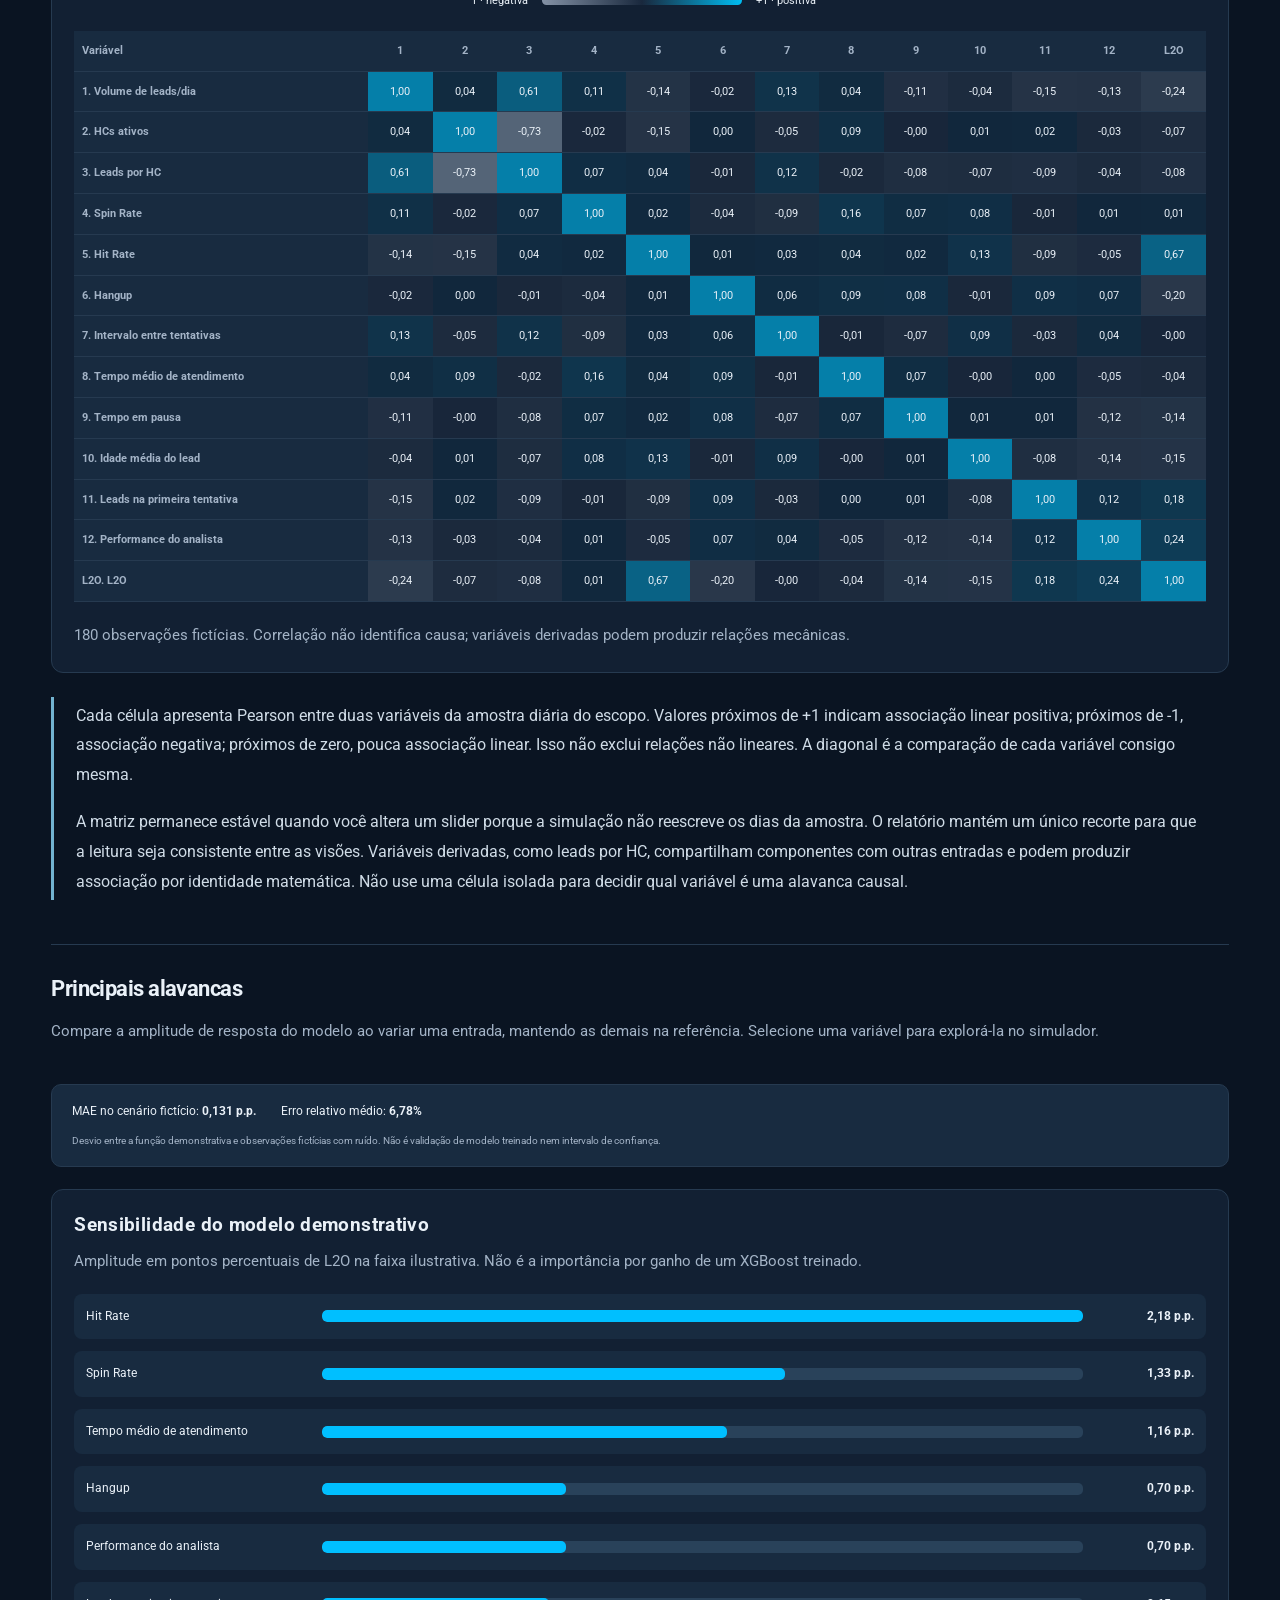
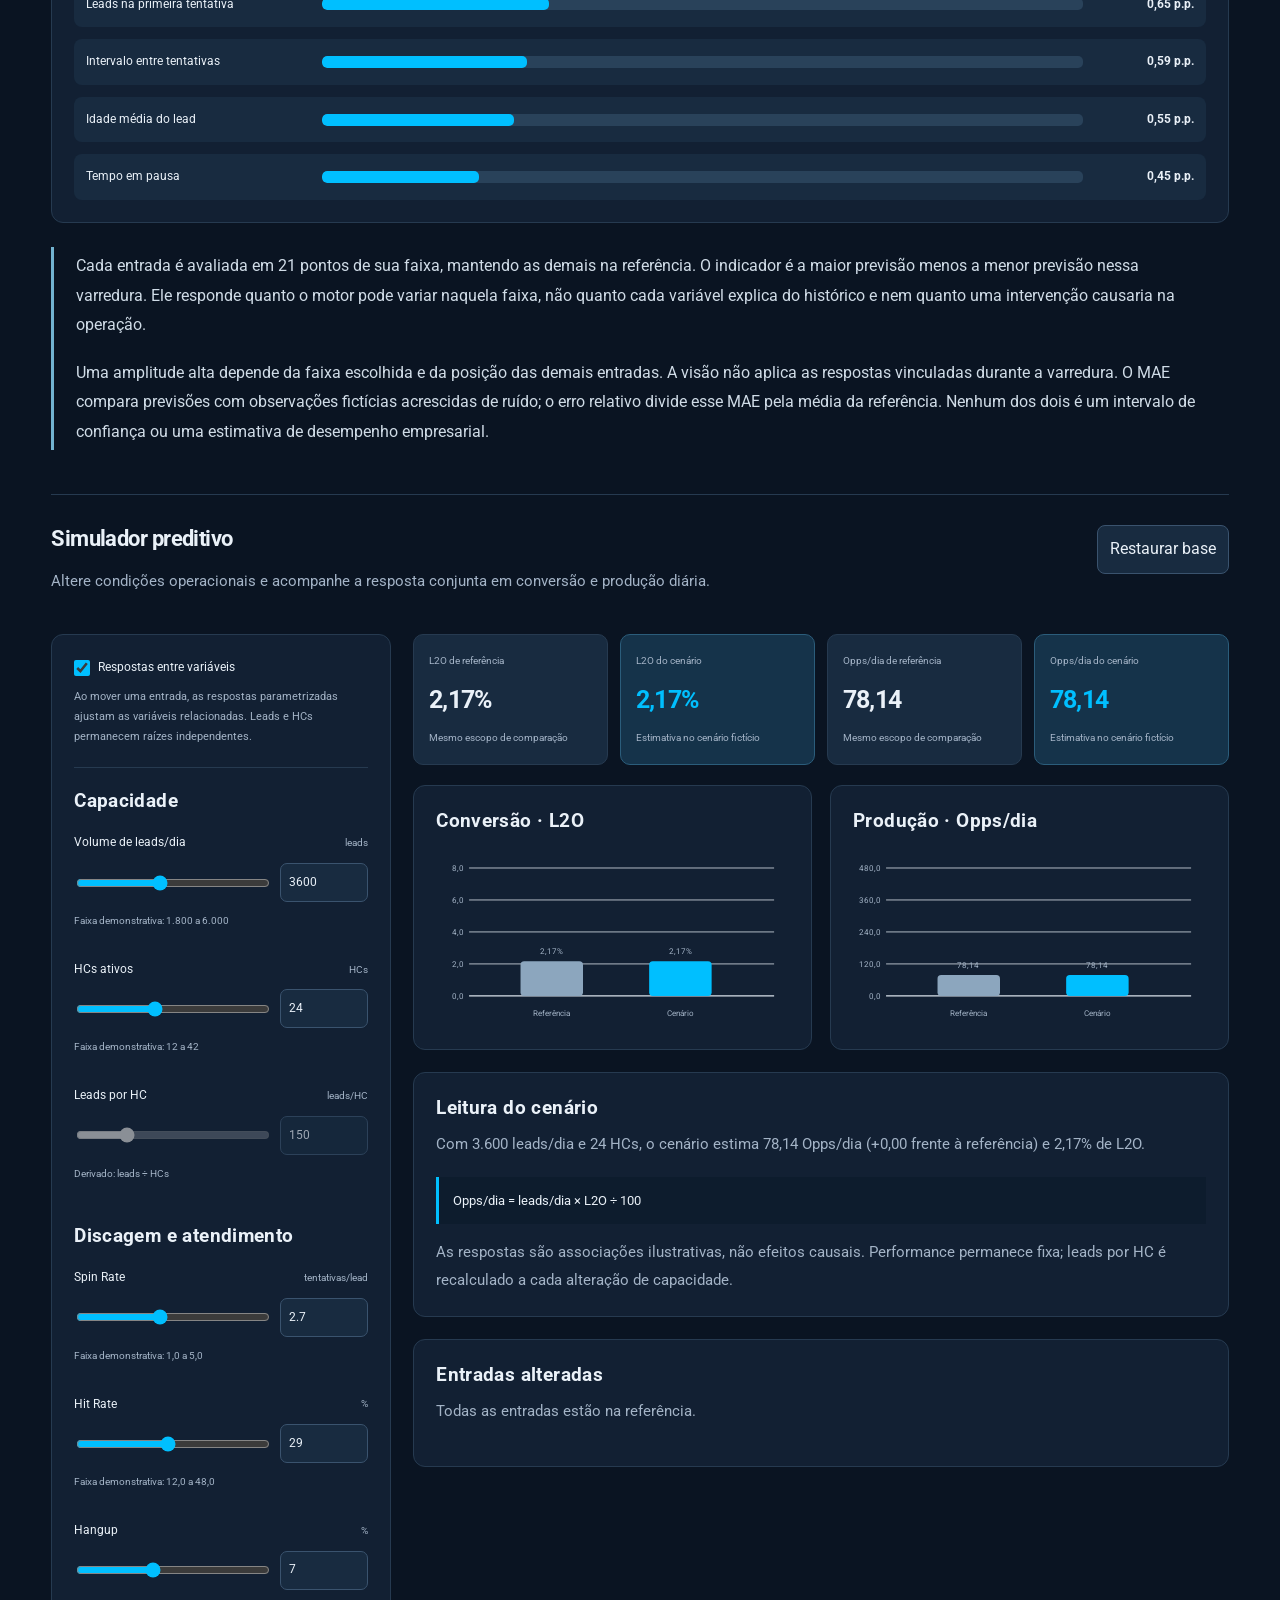
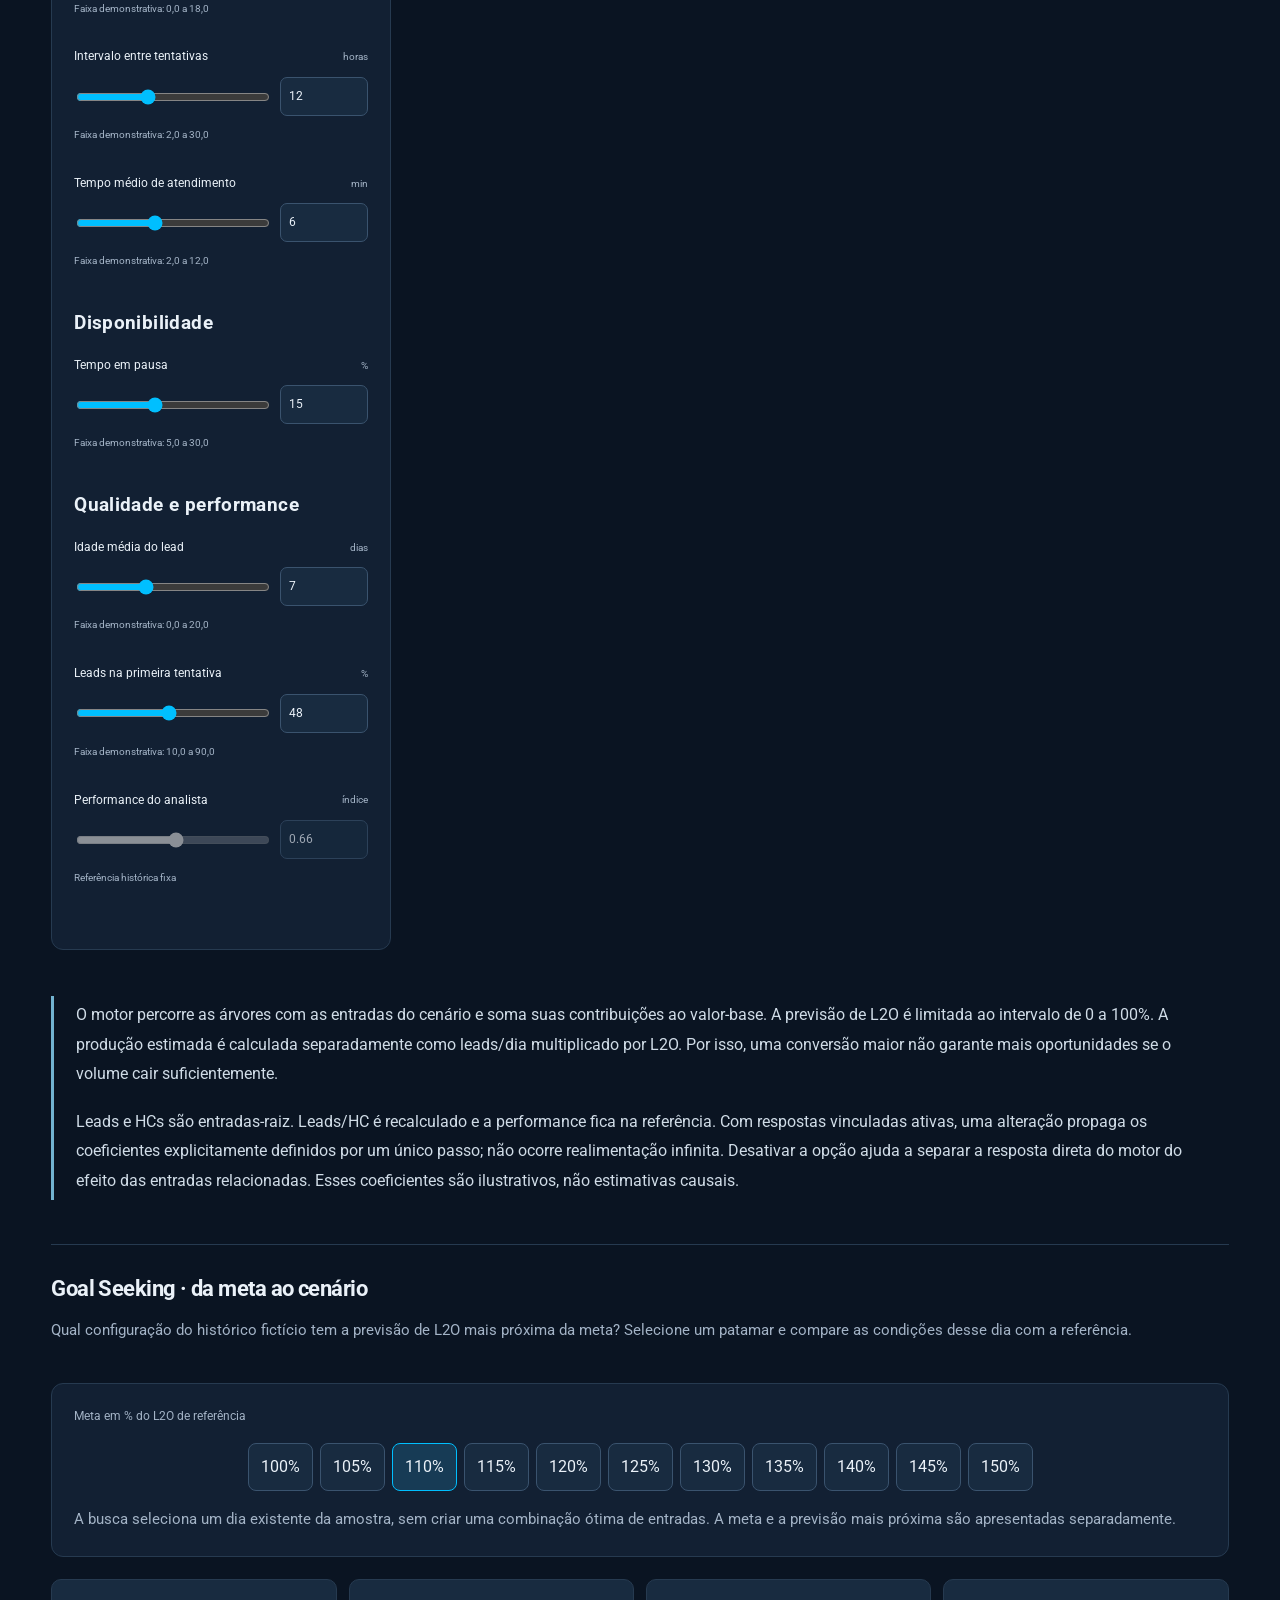
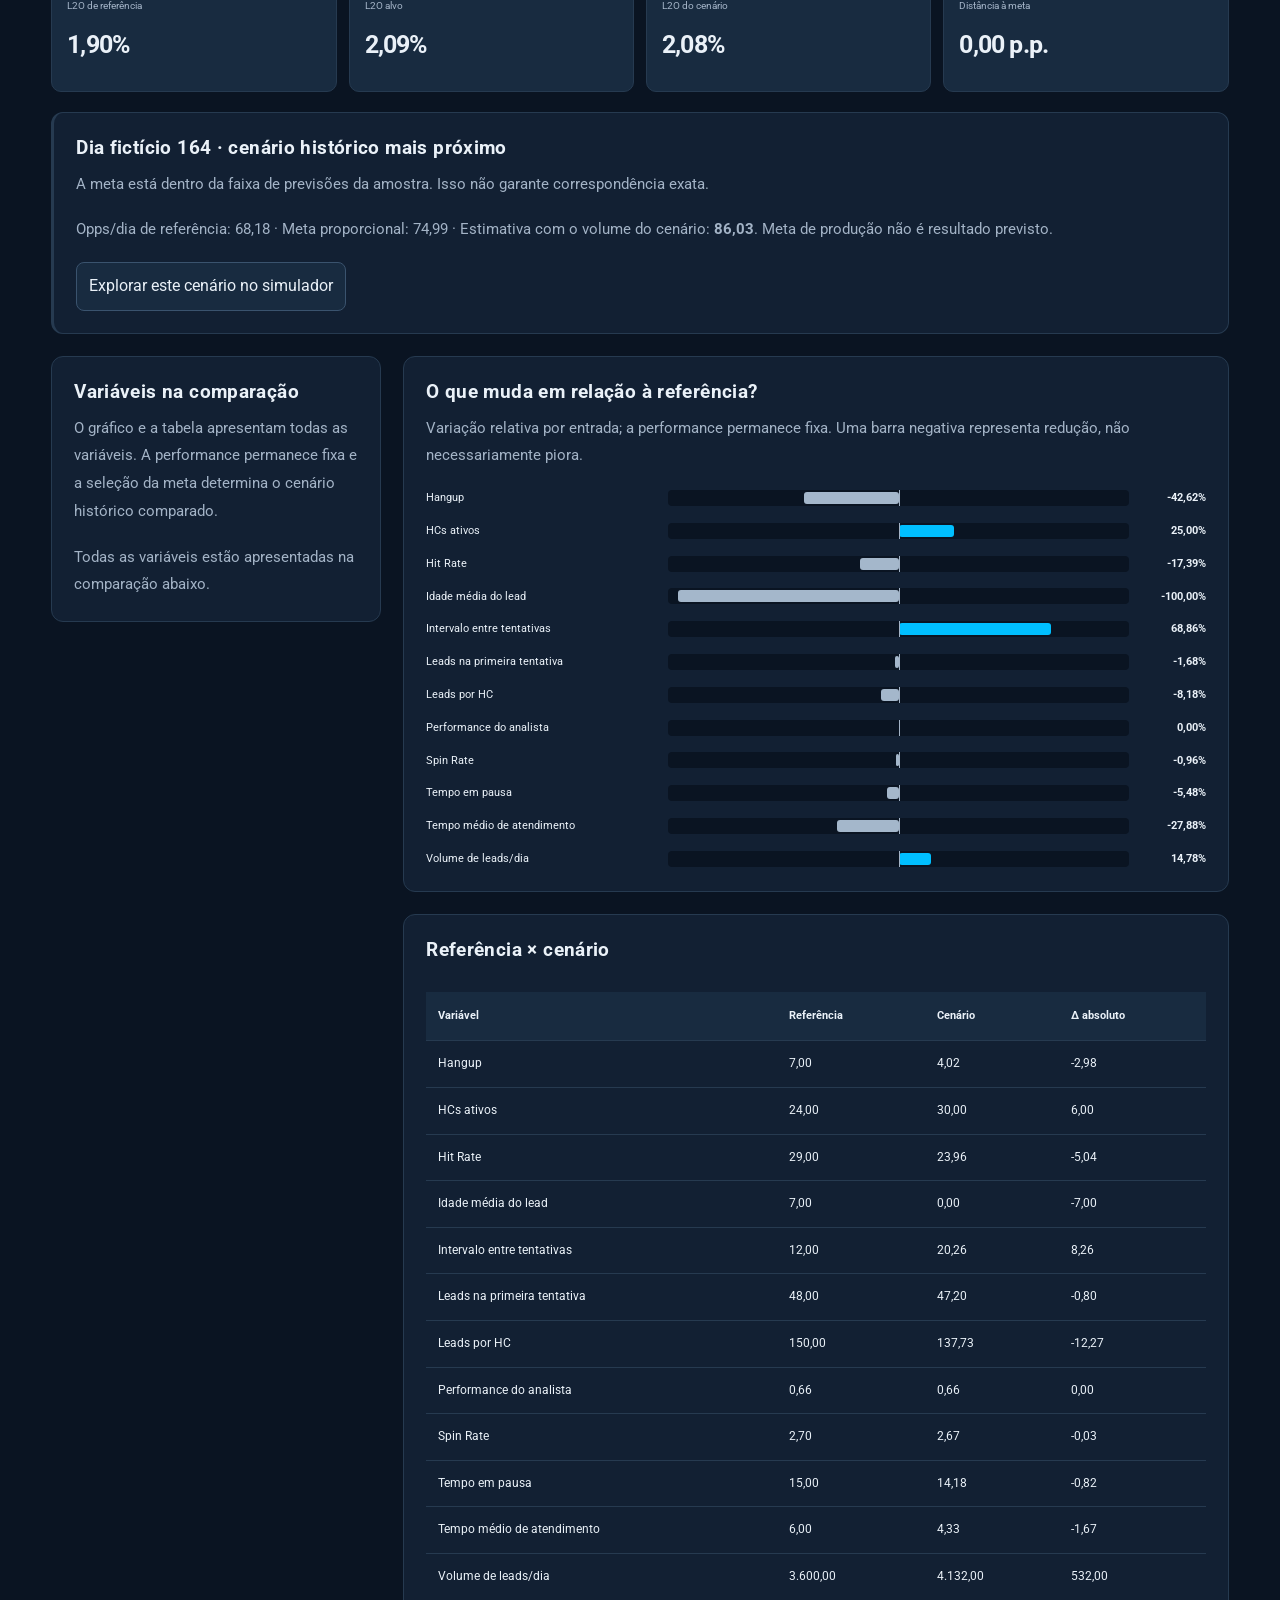
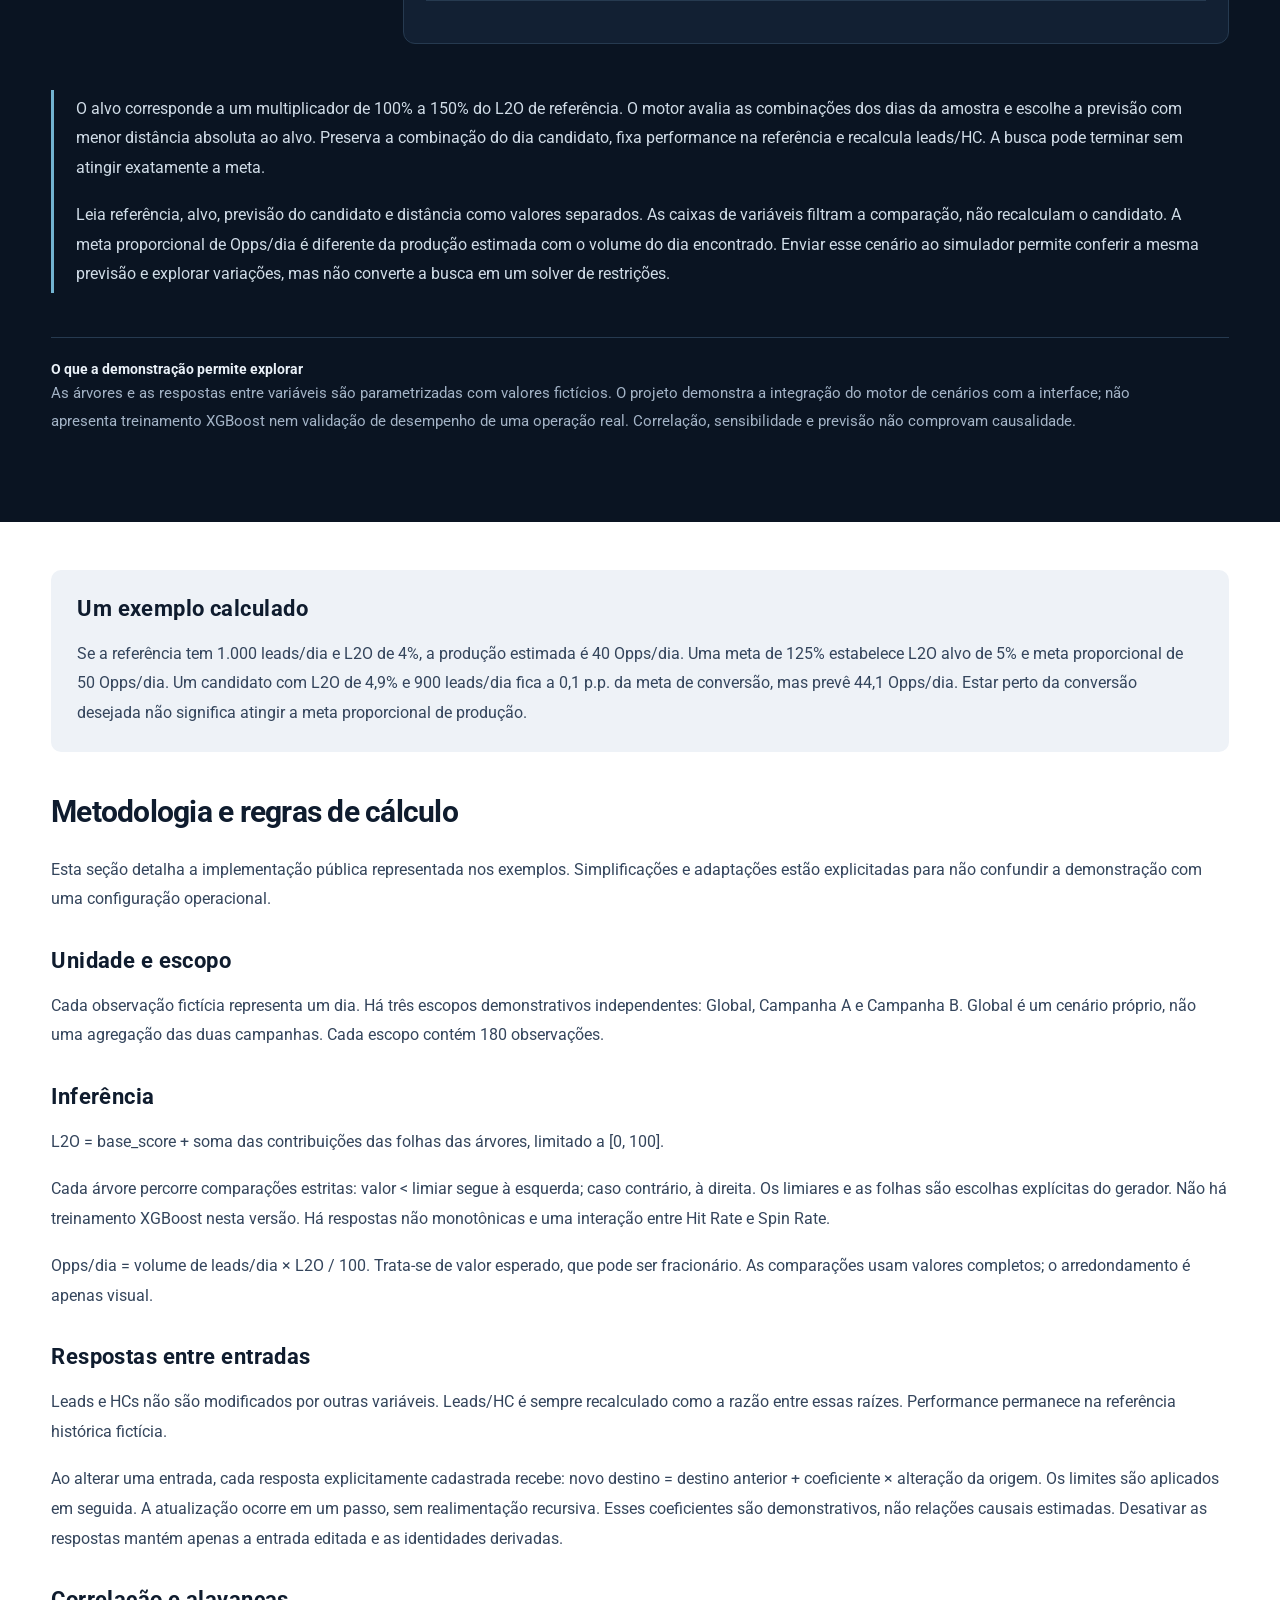
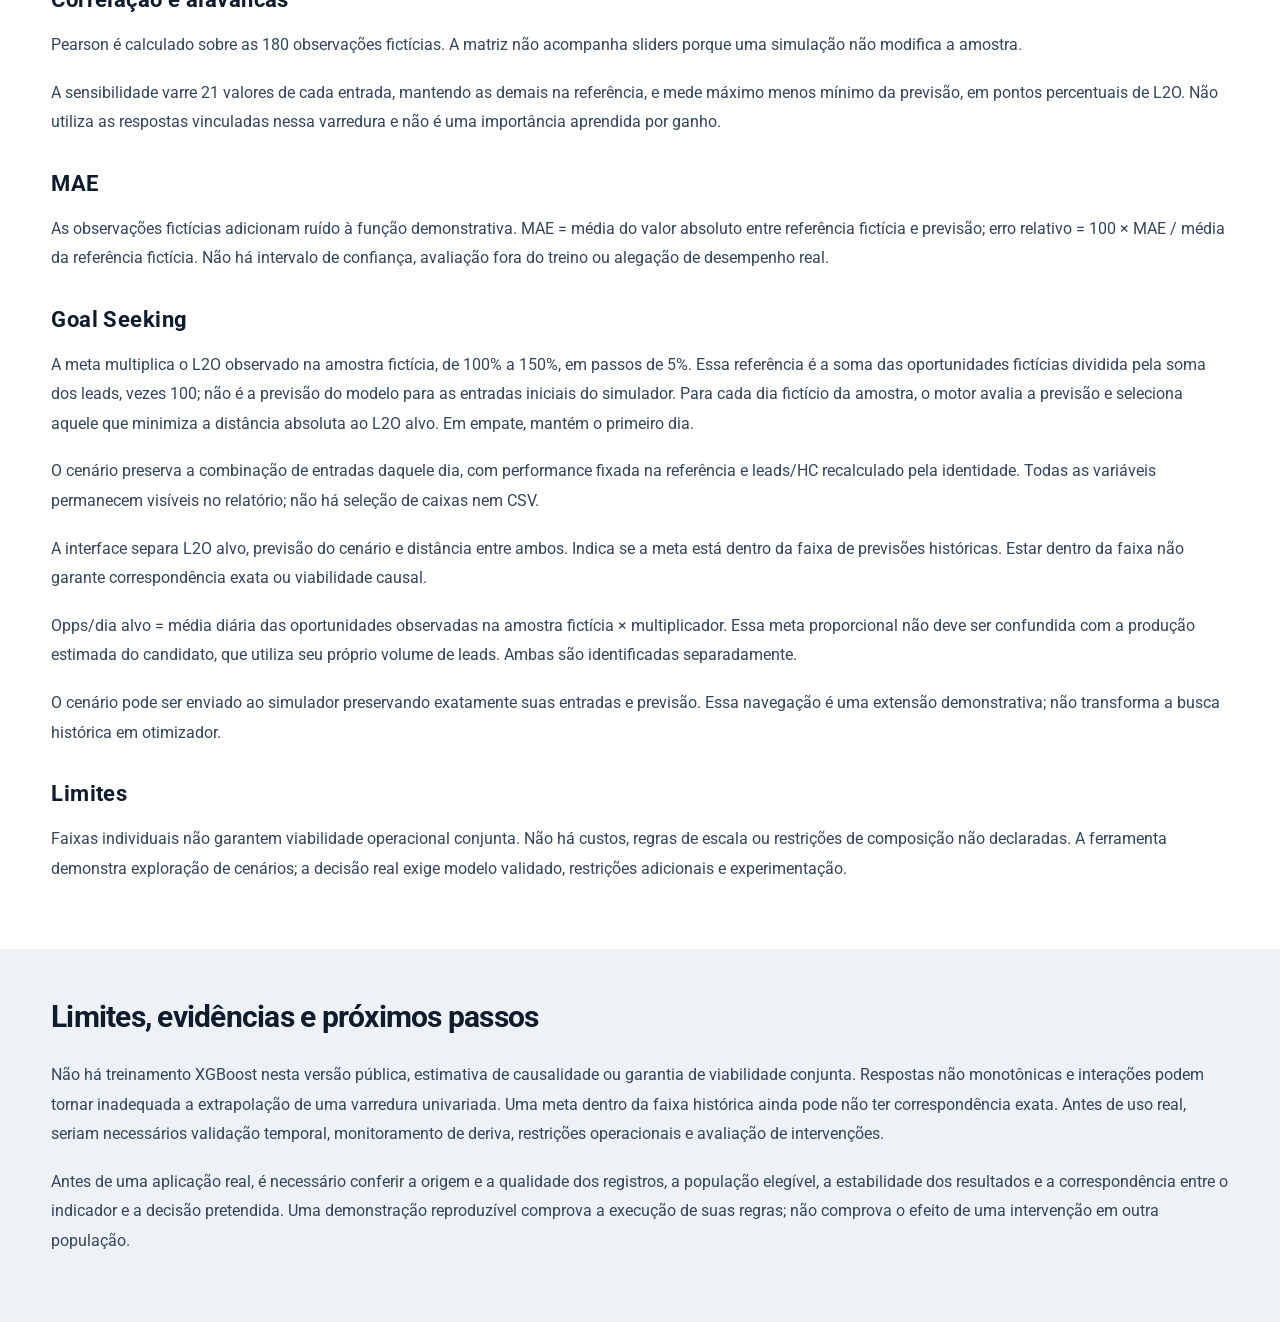
==== commit b3045a6c: "Update index.html" ====
--- a/03-simuladores/index.html
+++ b/03-simuladores/index.html
@@ -1,7 +1,7 @@
 <!doctype html>
 <html lang="pt-BR"><head><meta charset="utf-8"><meta name="viewport" content="width=device-width,initial-scale=1"><meta name="description" content="Correlação, sensibilidade, cenários e busca histórica de metas. Relatório técnico com exemplos fictícios, metodologia e interpretação das visualizações."><title>Simuladores e Goal Seeking | Denis Tostes</title><link rel="stylesheet" href="style.css"><link rel="stylesheet" href="identidade.css"><link rel="stylesheet" href="relatorio.css"><script type="application/json" id="reportViews">[["Matriz de correlação","Cada célula apresenta Pearson entre duas variáveis da amostra diária do escopo. Valores próximos de +1 indicam associação linear positiva; próximos de -1, associação negativa; próximos de zero, pouca associação linear. Isso não exclui relações não lineares. A diagonal é a comparação de cada variável consigo mesma.","A matriz permanece estável quando você altera um slider porque a simulação não reescreve os dias da amostra. O relatório mantém um único recorte para que a leitura seja consistente entre as visões. Variáveis derivadas, como leads por HC, compartilham componentes com outras entradas e podem produzir associação por identidade matemática. Não use uma célula isolada para decidir qual variável é uma alavanca causal."],["Principais alavancas","Cada entrada é avaliada em 21 pontos de sua faixa, mantendo as demais na referência. O indicador é a maior previsão menos a menor previsão nessa varredura. Ele responde quanto o motor pode variar naquela faixa, não quanto cada variável explica do histórico e nem quanto uma intervenção causaria na operação.","Uma amplitude alta depende da faixa escolhida e da posição das demais entradas. A visão não aplica as respostas vinculadas durante a varredura. O MAE compara previsões com observações fictícias acrescidas de ruído; o erro relativo divide esse MAE pela média da referência. Nenhum dos dois é um intervalo de confiança ou uma estimativa de desempenho empresarial."],["Simulador preditivo","O motor percorre as árvores com as entradas do cenário e soma suas contribuições ao valor-base. A previsão de L2O é limitada ao intervalo de 0 a 100%. A produção estimada é calculada separadamente como leads/dia multiplicado por L2O. Por isso, uma conversão maior não garante mais oportunidades se o volume cair suficientemente.","Leads e HCs são entradas-raiz. Leads/HC é recalculado e a performance fica na referência. Com respostas vinculadas ativas, uma alteração propaga os coeficientes explicitamente definidos por um único passo; não ocorre realimentação infinita. Desativar a opção ajuda a separar a resposta direta do motor do efeito das entradas relacionadas. Esses coeficientes são ilustrativos, não estimativas causais."],["Goal Seeking","O alvo corresponde a um multiplicador de 100% a 150% do L2O de referência. O motor avalia as combinações dos dias da amostra e escolhe a previsão com menor distância absoluta ao alvo. Preserva a combinação do dia candidato, fixa performance na referência e recalcula leads/HC. A busca pode terminar sem atingir exatamente a meta.","Leia referência, alvo, previsão do candidato e distância como valores separados. As caixas de variáveis filtram a comparação, não recalculam o candidato. A meta proporcional de Opps/dia é diferente da produção estimada com o volume do dia encontrado. Enviar esse cenário ao simulador permite conferir a mesma previsão e explorar variações, mas não converte a busca em um solver de restrições."]]</script><script src="engine.js" defer></script><script src="app.js" defer></script><script src="relatorio.js" defer></script></head>
 <body class="technical-report" data-report="03-simuladores"><nav class="report-toolbar" aria-label="Ações do relatório"><a href="https://denistostes.figma.site/#projetos"><svg viewBox="0 0 24 24" aria-hidden="true"><path d="m12 19-7-7 7-7M5 12h14"/></svg>Voltar ao portfólio</a><button id="savePdf" type="button"><svg viewBox="0 0 24 24" aria-hidden="true"><path d="M14 2H6a2 2 0 0 0-2 2v16a2 2 0 0 0 2 2h12a2 2 0 0 0 2-2V8zM14 2v6h6M12 11v7m-3-3 3 3 3-3"/></svg>Salvar PDF</button></nav>
-<header class="report-cover"><div><span class="report-kicker">RELATÓRIO TÉCNICO</span><h1>Simuladores e Goal Seeking</h1><p>Correlação, sensibilidade, cenários e busca histórica de metas</p></div></header>
+<header class="report-cover"><div><span class="report-kicker">RELATÓRIO TÉCNICO</span><h1>Simuladores</h1><p>Correlação, sensibilidade, cenários e busca histórica de metas</p></div></header>
 <main class="report-main"><section class="report-prose report-summary"><h2>O que este projeto resolve</h2><p class="report-lead">As quatro visões conectam perguntas que costumam ser confundidas: quais variáveis se movem juntas, a quais entradas o modelo responde, qual previsão corresponde a um cenário e qual combinação histórica se aproxima de uma meta. Cada pergunta tem uma operação matemática própria. Ler as quatro como se fossem a mesma análise produziria conclusões incorretas.</p><p>O conjunto permite investigar cenários e discutir condições associadas a uma meta. Não transforma correlação em causalidade nem garante que uma combinação seja executável. O motor público usa árvores parametrizadas com dados fictícios. O objetivo é explicar a integração e a interpretação das visões, não divulgar pesos de produção nem alegar validação de um modelo treinado.</p><aside class="report-note">Todos os exemplos e valores deste relatório são fictícios. O conteúdo explica os métodos e suas limitações, sem divulgar dados de uma operação real.</aside></section>
 <section class="report-band"><div class="report-prose"><h2>Conceitos para acompanhar a análise</h2><dl class="report-definitions"><div><dt>L2O</dt><dd>Percentual de leads convertido em oportunidades, alvo do motor demonstrativo.</dd></div><div><dt>Sensibilidade</dt><dd>Amplitude da previsão ao variar uma entrada e manter as demais na referência.</dd></div><div><dt>MAE</dt><dd>Média do erro absoluto, aqui em pontos percentuais de L2O no cenário fictício.</dd></div><div><dt>Goal Seeking</dt><dd>Busca do dia fictício cuja previsão fica mais próxima do L2O alvo. Não é otimização livre de todas as entradas.</dd></div></dl></div></section>
 <section class="report-demo" id="demoSection"><div class="report-demo-intro"><h2>Visões e interpretação</h2><p>As visões apresentam dados fictícios e suas regras de interpretação. O relatório pode ser lido em sequência, sem abrir painéis ou escolher campanhas.</p><p id="status" role="status"></p></div><p>Recorte fictício único. Os controles do simulador alteram o cenário, não filtros de campanha.</p>
@@ -32,4 +32,4 @@
 <h3>Limites</h3>
 <p>Faixas individuais não garantem viabilidade operacional conjunta. Não há custos, regras de escala ou restrições de composição não declaradas. A ferramenta demonstra exploração de cenários; a decisão real exige modelo validado, restrições adicionais e experimentação.</p></section>
 <section class="report-band"><div class="report-prose"><h2>Limites, evidências e próximos passos</h2><p>Não há treinamento XGBoost nesta versão pública, estimativa de causalidade ou garantia de viabilidade conjunta. Respostas não monotônicas e interações podem tornar inadequada a extrapolação de uma varredura univariada. Uma meta dentro da faixa histórica ainda pode não ter correspondência exata. Antes de uso real, seriam necessários validação temporal, monitoramento de deriva, restrições operacionais e avaliação de intervenções.</p><p>Antes de uma aplicação real, é necessário conferir a origem e a qualidade dos registros, a população elegível, a estabilidade dos resultados e a correspondência entre o indicador e a decisão pretendida. Uma demonstração reproduzível comprova a execução de suas regras; não comprova o efeito de uma intervenção em outra população.</p></div></section>
-<p id="pdfHelp" class="report-prose" role="status"></p></main></body></html>+<p id="pdfHelp" class="report-prose" role="status"></p></main></body></html>
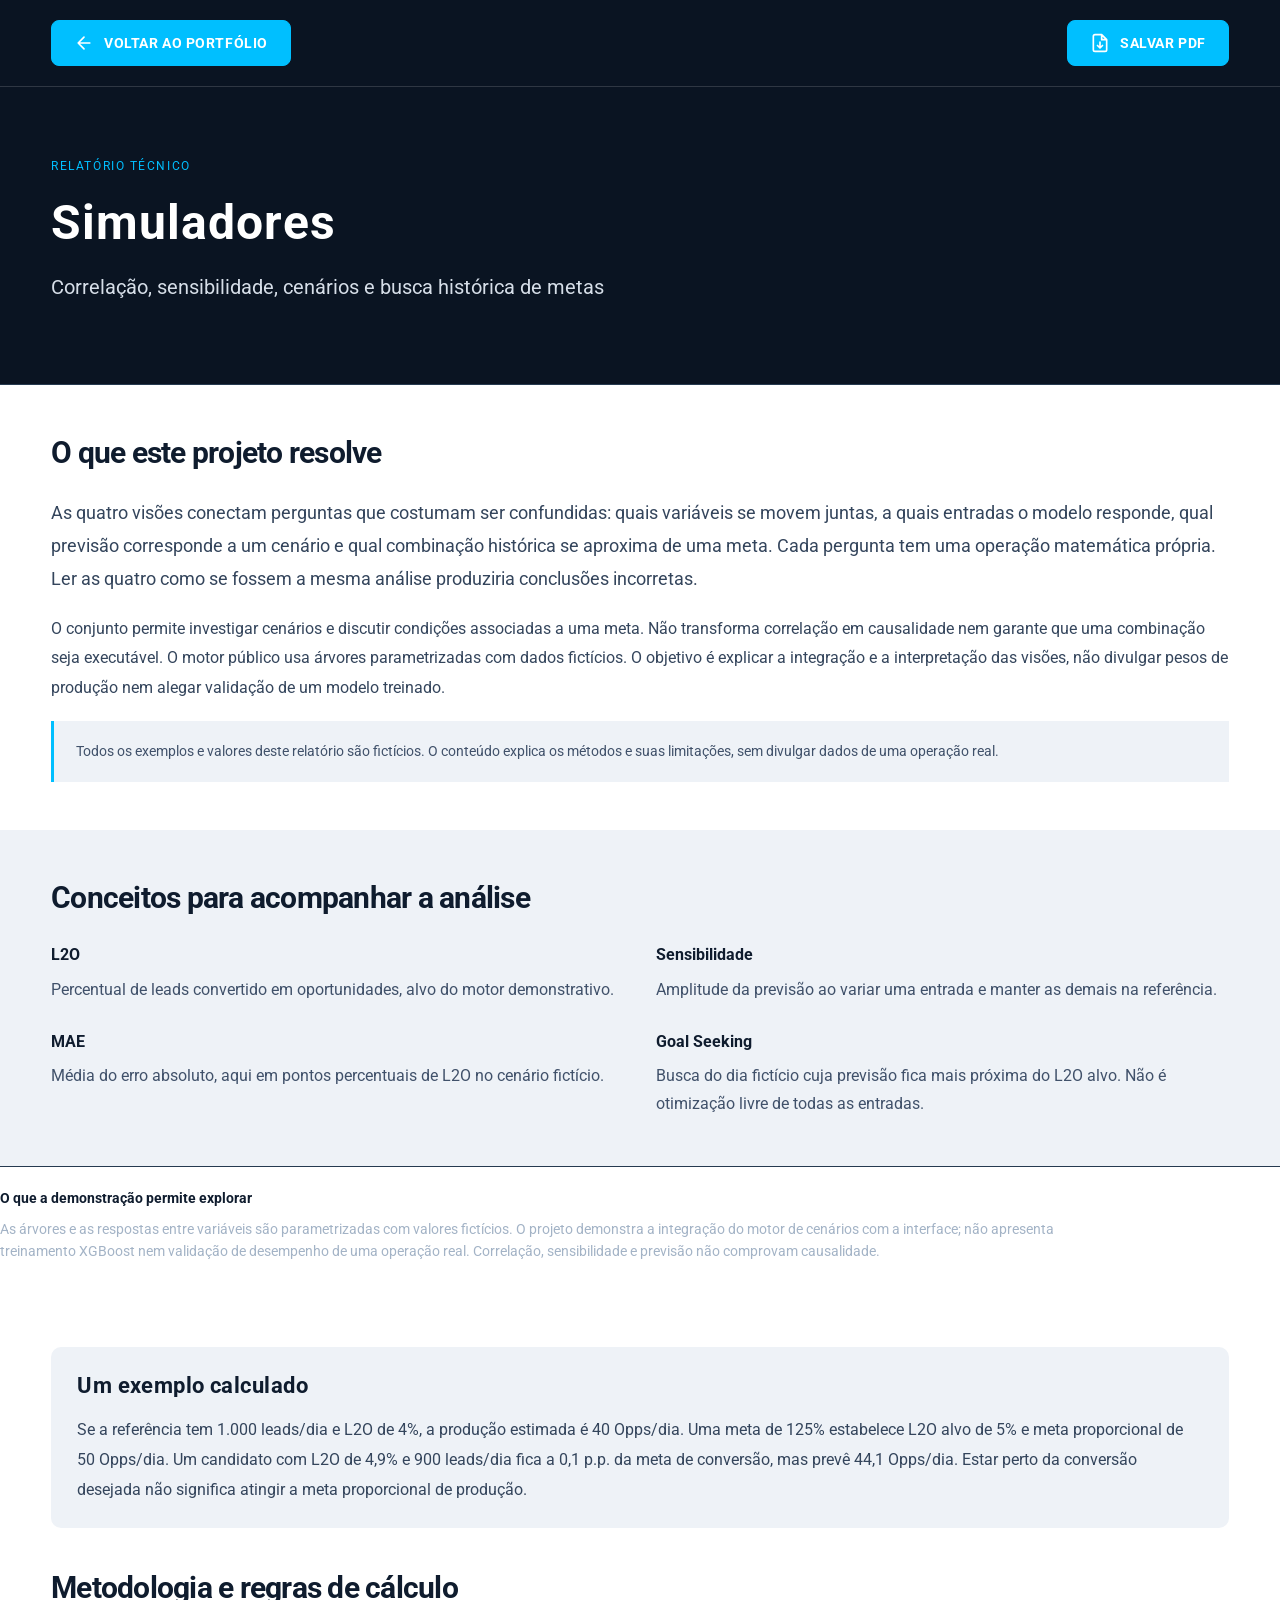
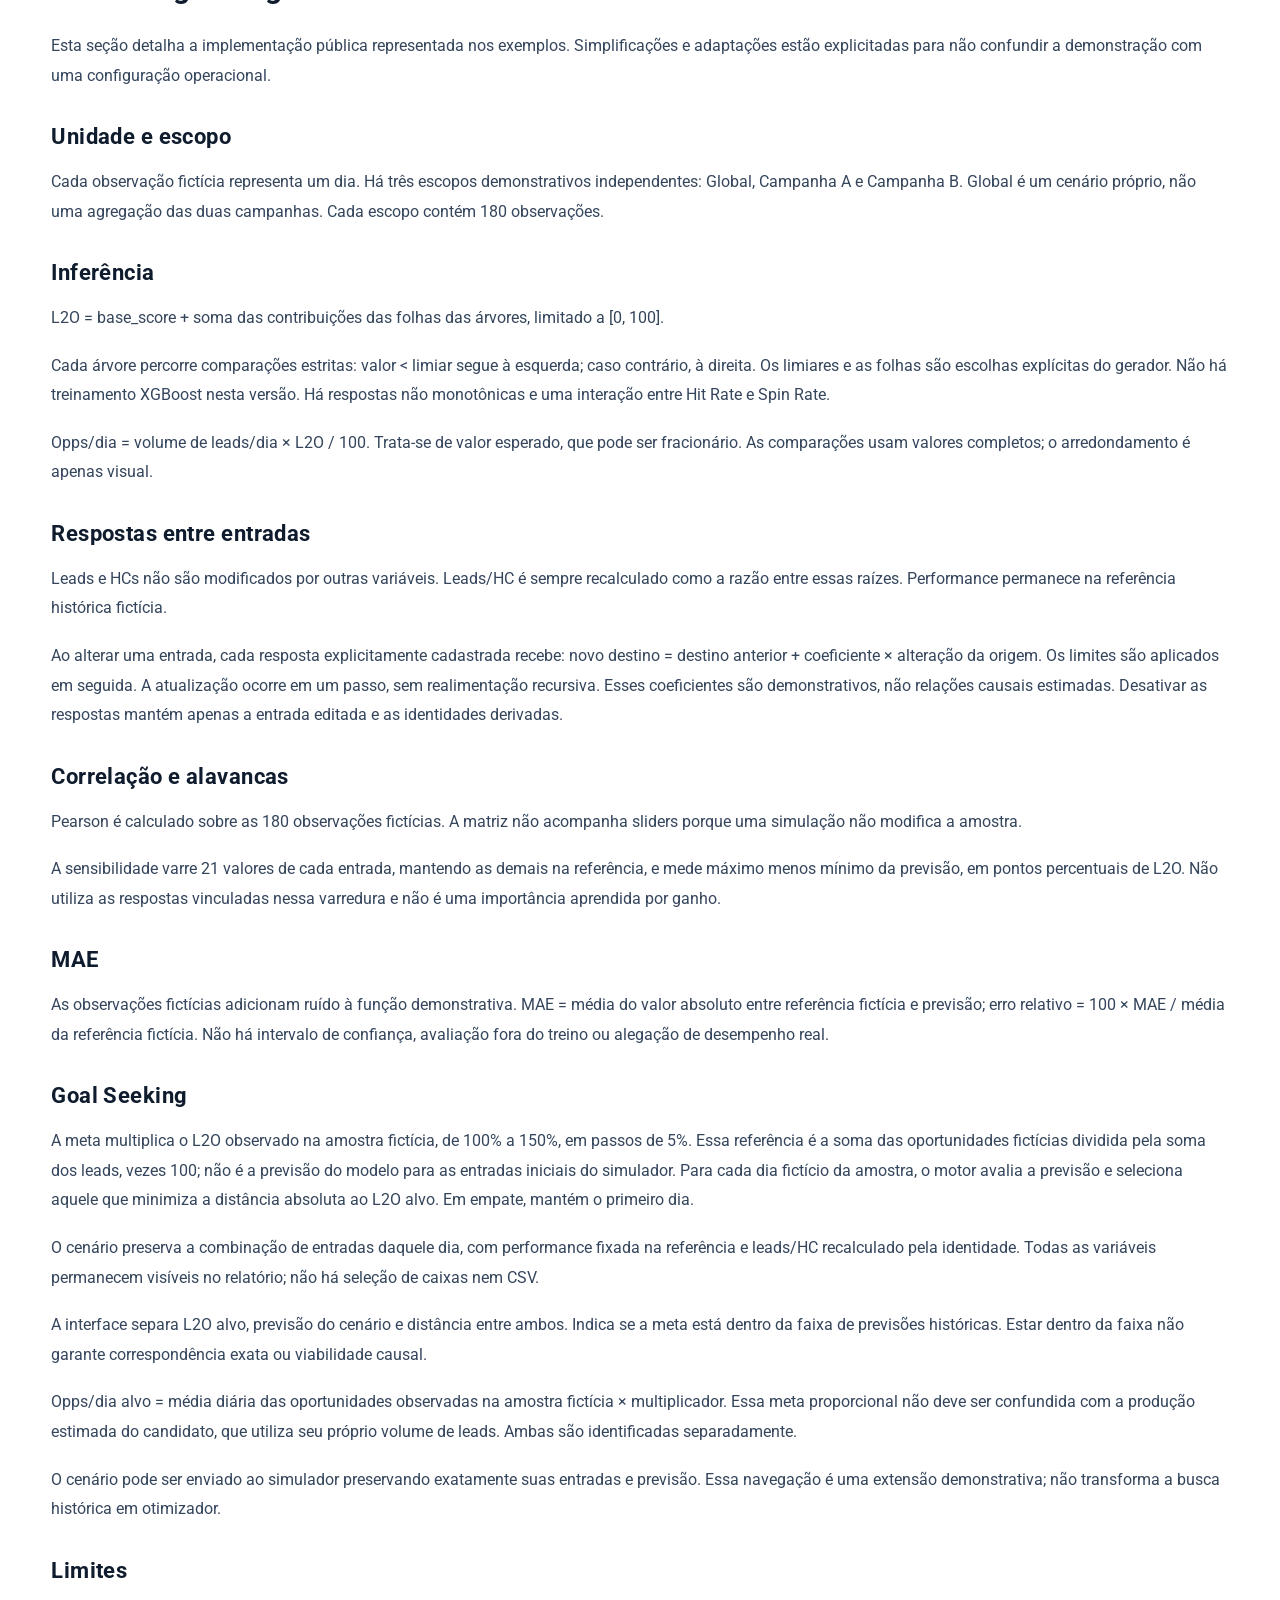
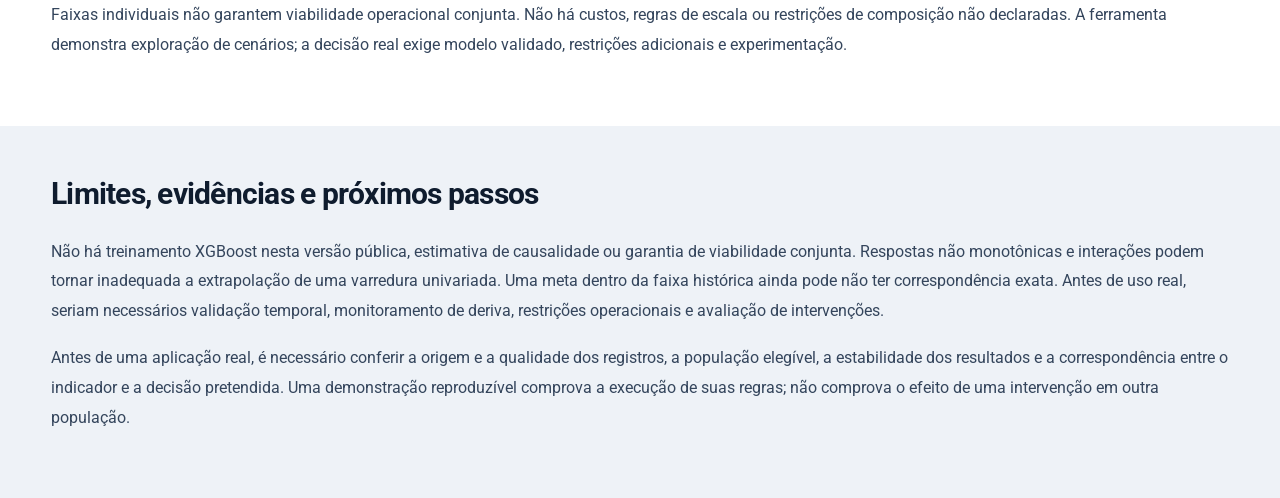
==== commit 5ad8d46a: "Update index.html" ====
--- a/03-simuladores/index.html
+++ b/03-simuladores/index.html
@@ -4,7 +4,7 @@
 <header class="report-cover"><div><span class="report-kicker">RELATÓRIO TÉCNICO</span><h1>Simuladores</h1><p>Correlação, sensibilidade, cenários e busca histórica de metas</p></div></header>
 <main class="report-main"><section class="report-prose report-summary"><h2>O que este projeto resolve</h2><p class="report-lead">As quatro visões conectam perguntas que costumam ser confundidas: quais variáveis se movem juntas, a quais entradas o modelo responde, qual previsão corresponde a um cenário e qual combinação histórica se aproxima de uma meta. Cada pergunta tem uma operação matemática própria. Ler as quatro como se fossem a mesma análise produziria conclusões incorretas.</p><p>O conjunto permite investigar cenários e discutir condições associadas a uma meta. Não transforma correlação em causalidade nem garante que uma combinação seja executável. O motor público usa árvores parametrizadas com dados fictícios. O objetivo é explicar a integração e a interpretação das visões, não divulgar pesos de produção nem alegar validação de um modelo treinado.</p><aside class="report-note">Todos os exemplos e valores deste relatório são fictícios. O conteúdo explica os métodos e suas limitações, sem divulgar dados de uma operação real.</aside></section>
 <section class="report-band"><div class="report-prose"><h2>Conceitos para acompanhar a análise</h2><dl class="report-definitions"><div><dt>L2O</dt><dd>Percentual de leads convertido em oportunidades, alvo do motor demonstrativo.</dd></div><div><dt>Sensibilidade</dt><dd>Amplitude da previsão ao variar uma entrada e manter as demais na referência.</dd></div><div><dt>MAE</dt><dd>Média do erro absoluto, aqui em pontos percentuais de L2O no cenário fictício.</dd></div><div><dt>Goal Seeking</dt><dd>Busca do dia fictício cuja previsão fica mais próxima do L2O alvo. Não é otimização livre de todas as entradas.</dd></div></dl></div></section>
-<section class="report-demo" id="demoSection"><div class="report-demo-intro"><h2>Visões e interpretação</h2><p>As visões apresentam dados fictícios e suas regras de interpretação. O relatório pode ser lido em sequência, sem abrir painéis ou escolher campanhas.</p><p id="status" role="status"></p></div><p>Recorte fictício único. Os controles do simulador alteram o cenário, não filtros de campanha.</p>
+
 
 <div id="app"></div>
 <section class="method-note"><strong>O que a demonstração permite explorar</strong><p>As árvores e as respostas entre variáveis são parametrizadas com valores fictícios. O projeto demonstra a integração do motor de cenários com a interface; não apresenta treinamento XGBoost nem validação de desempenho de uma operação real. Correlação, sensibilidade e previsão não comprovam causalidade.</p></section>
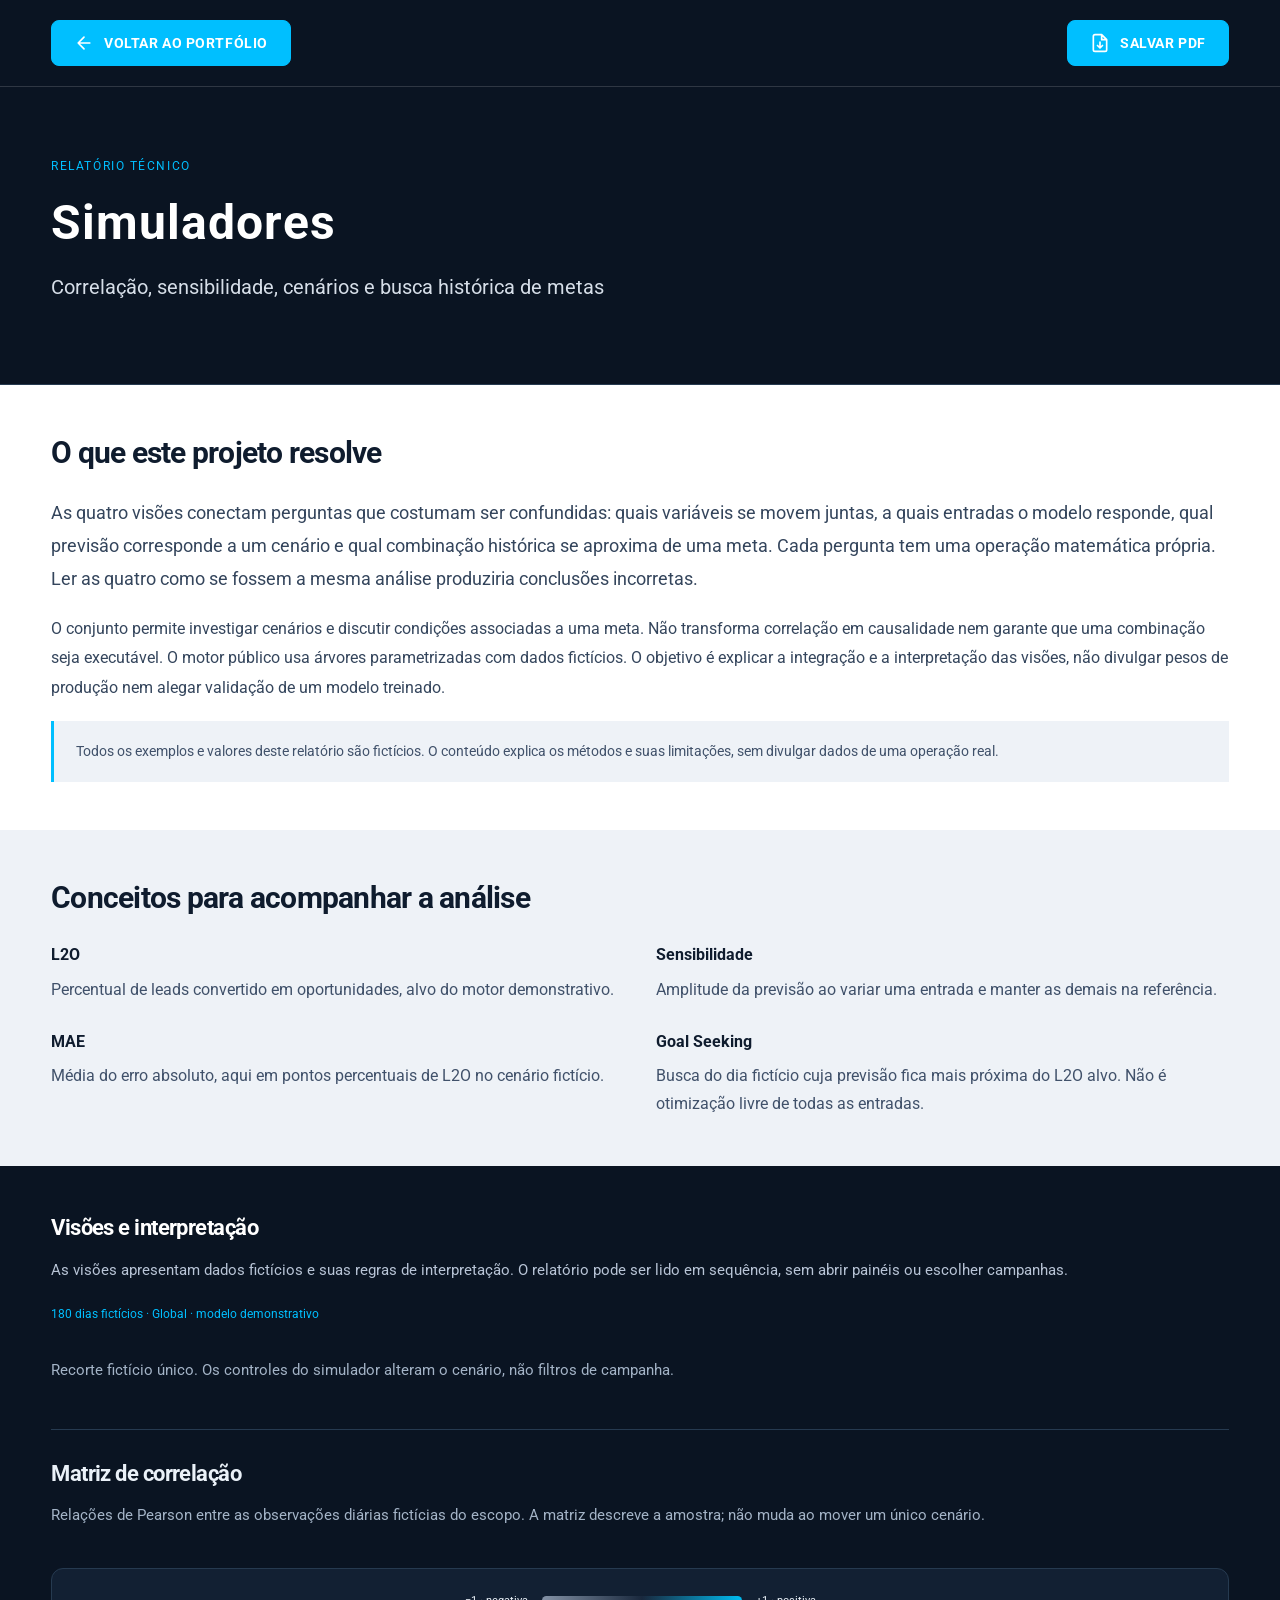
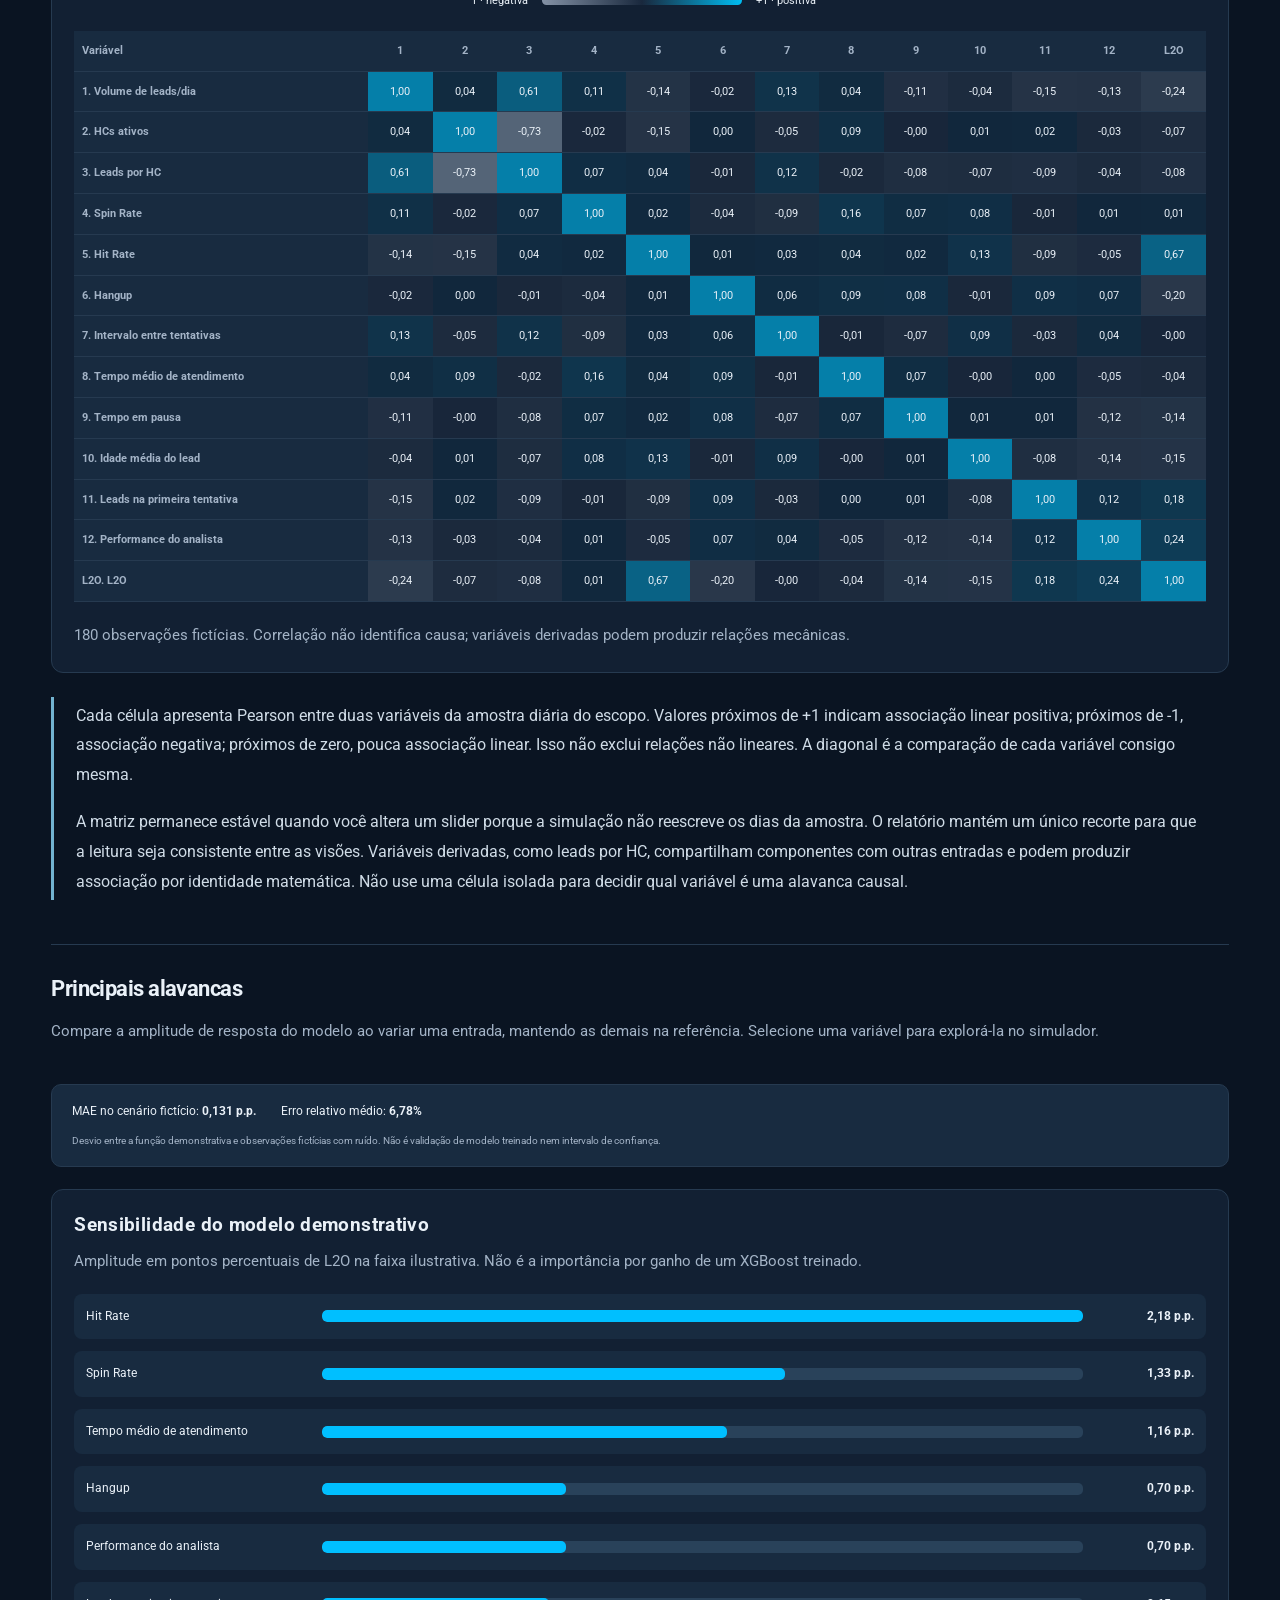
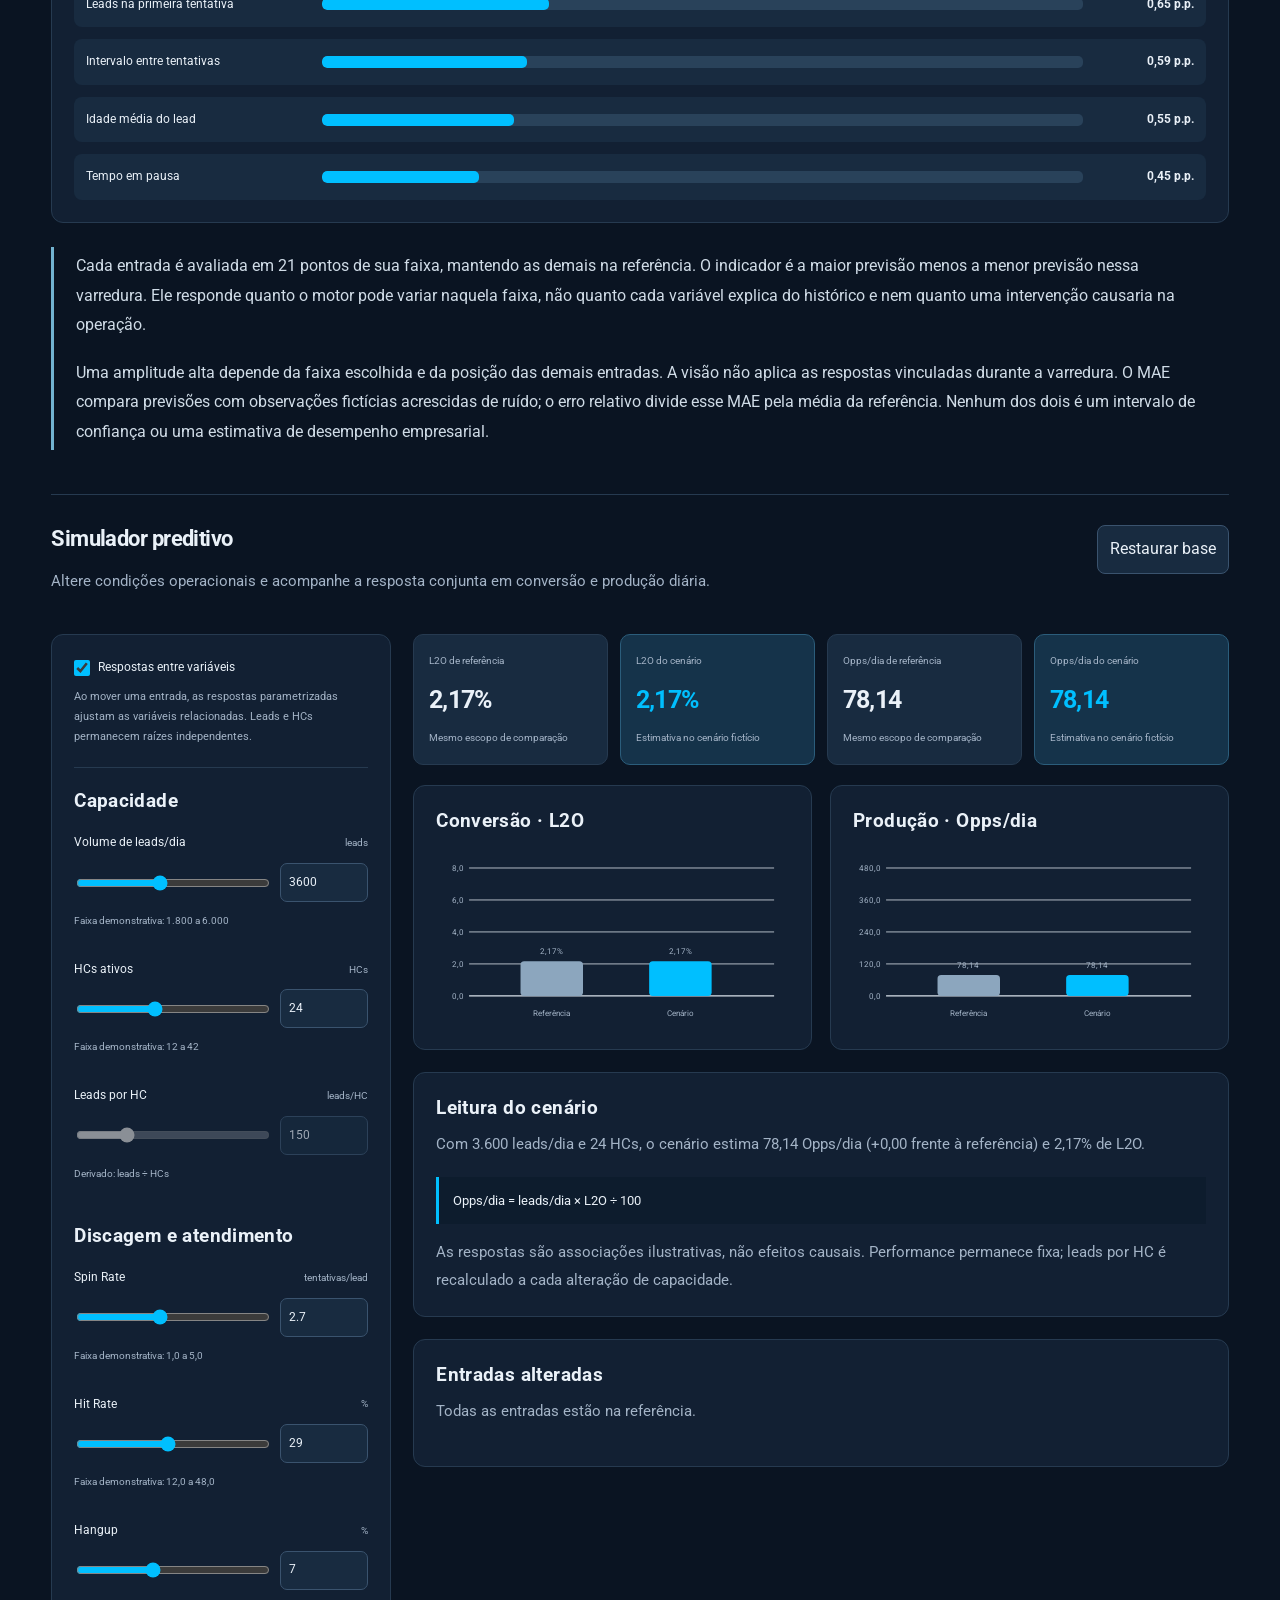
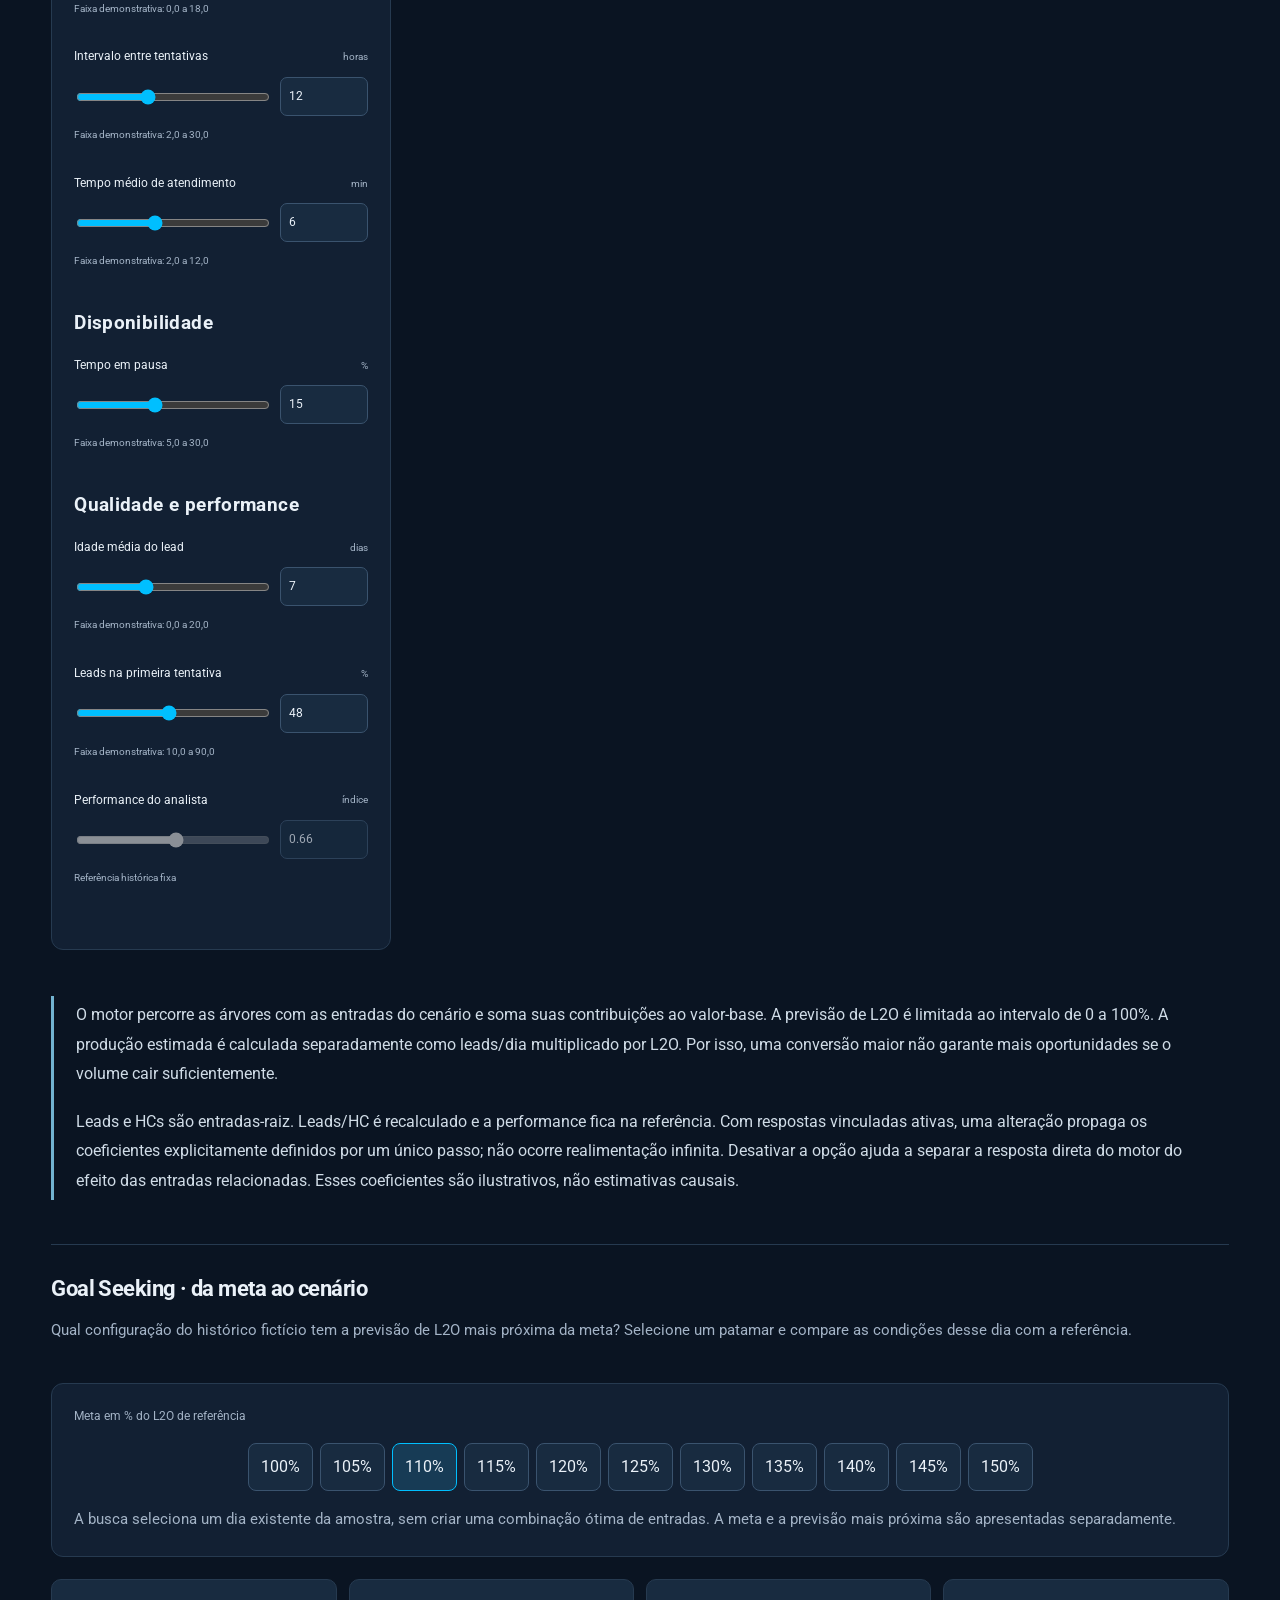
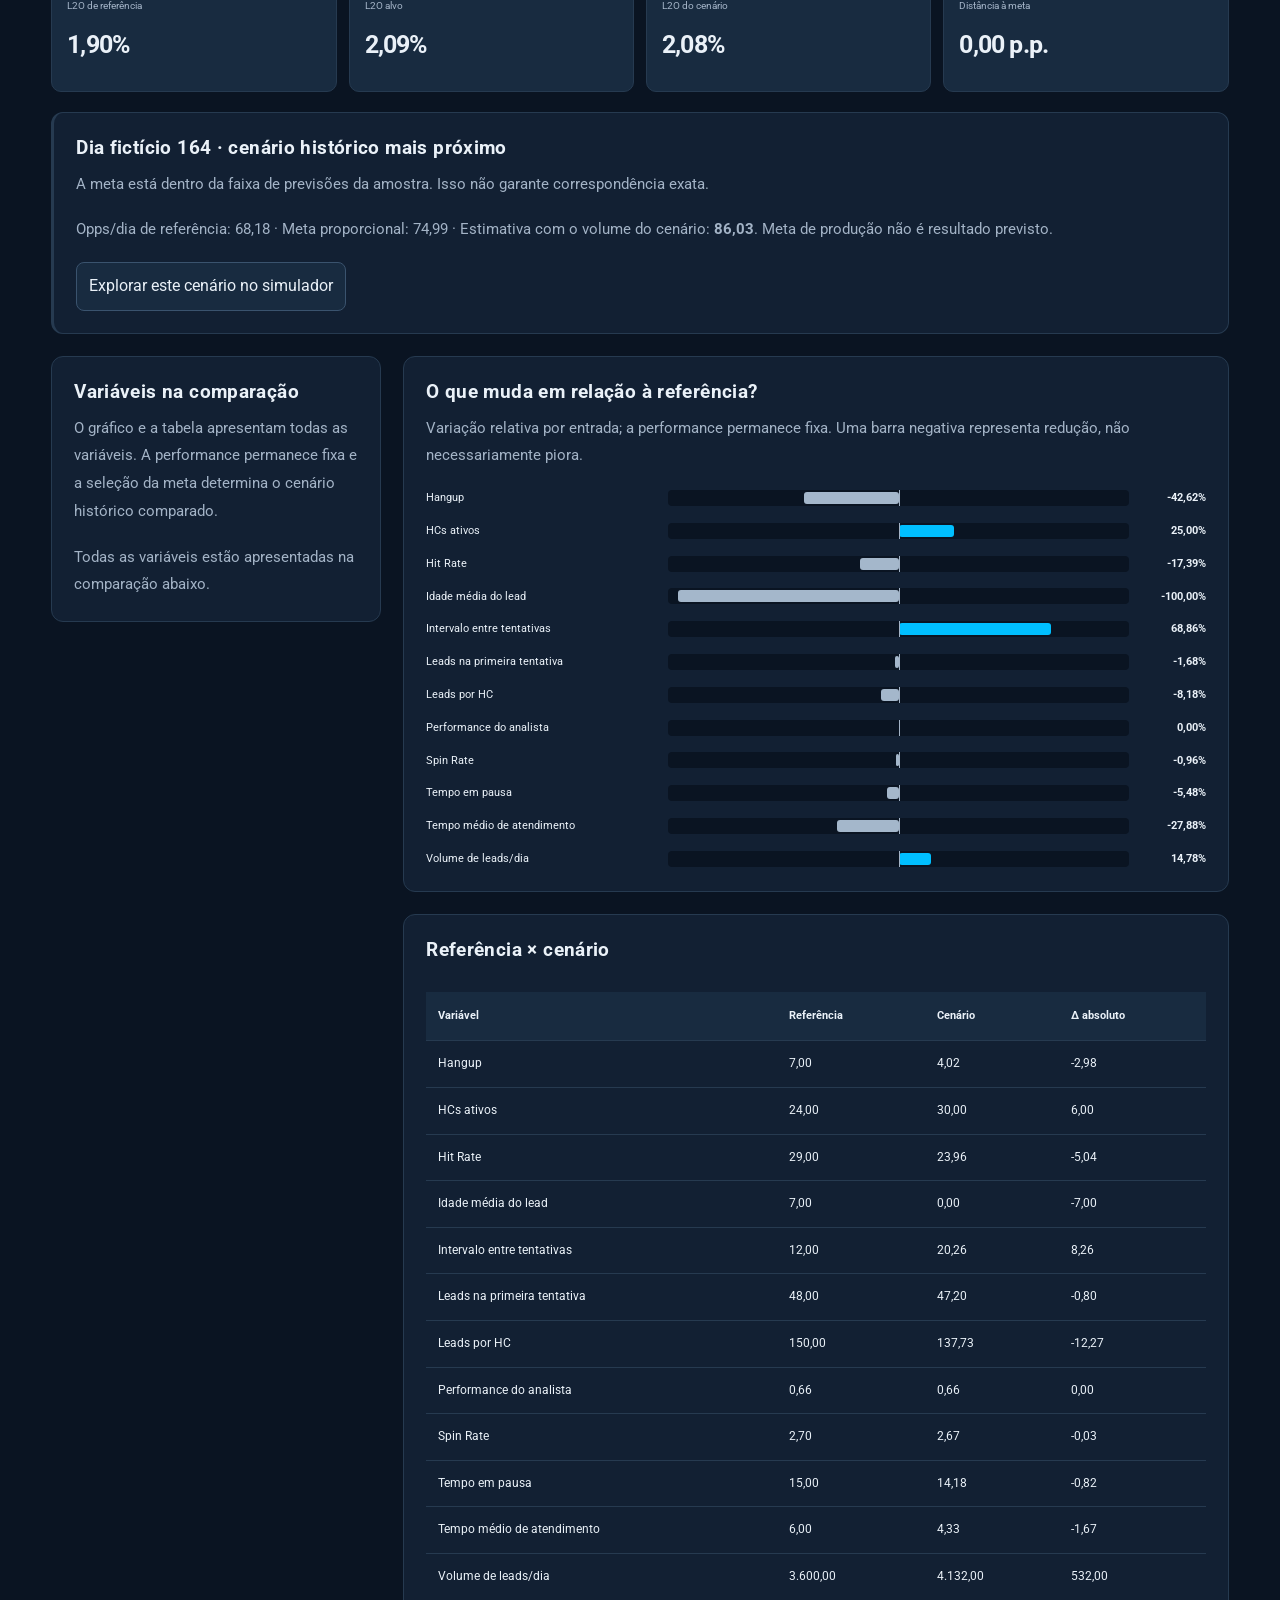
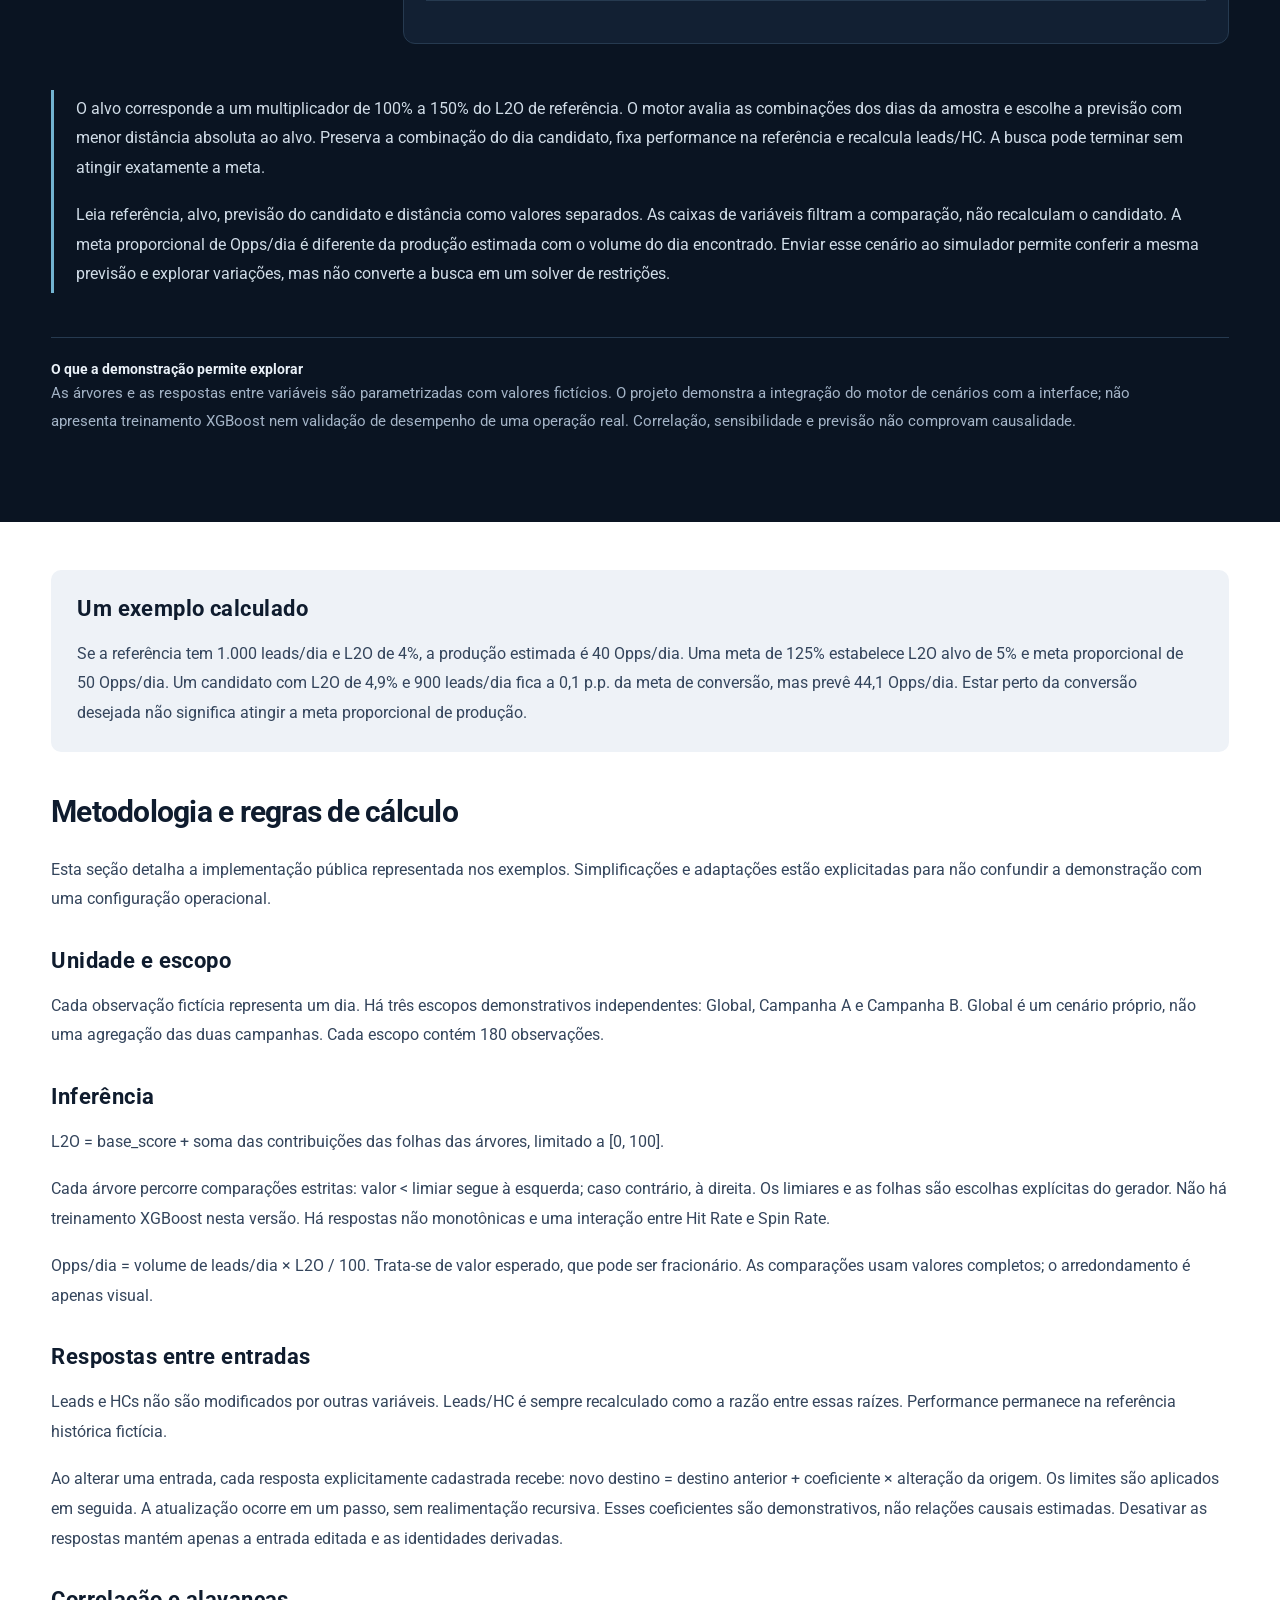
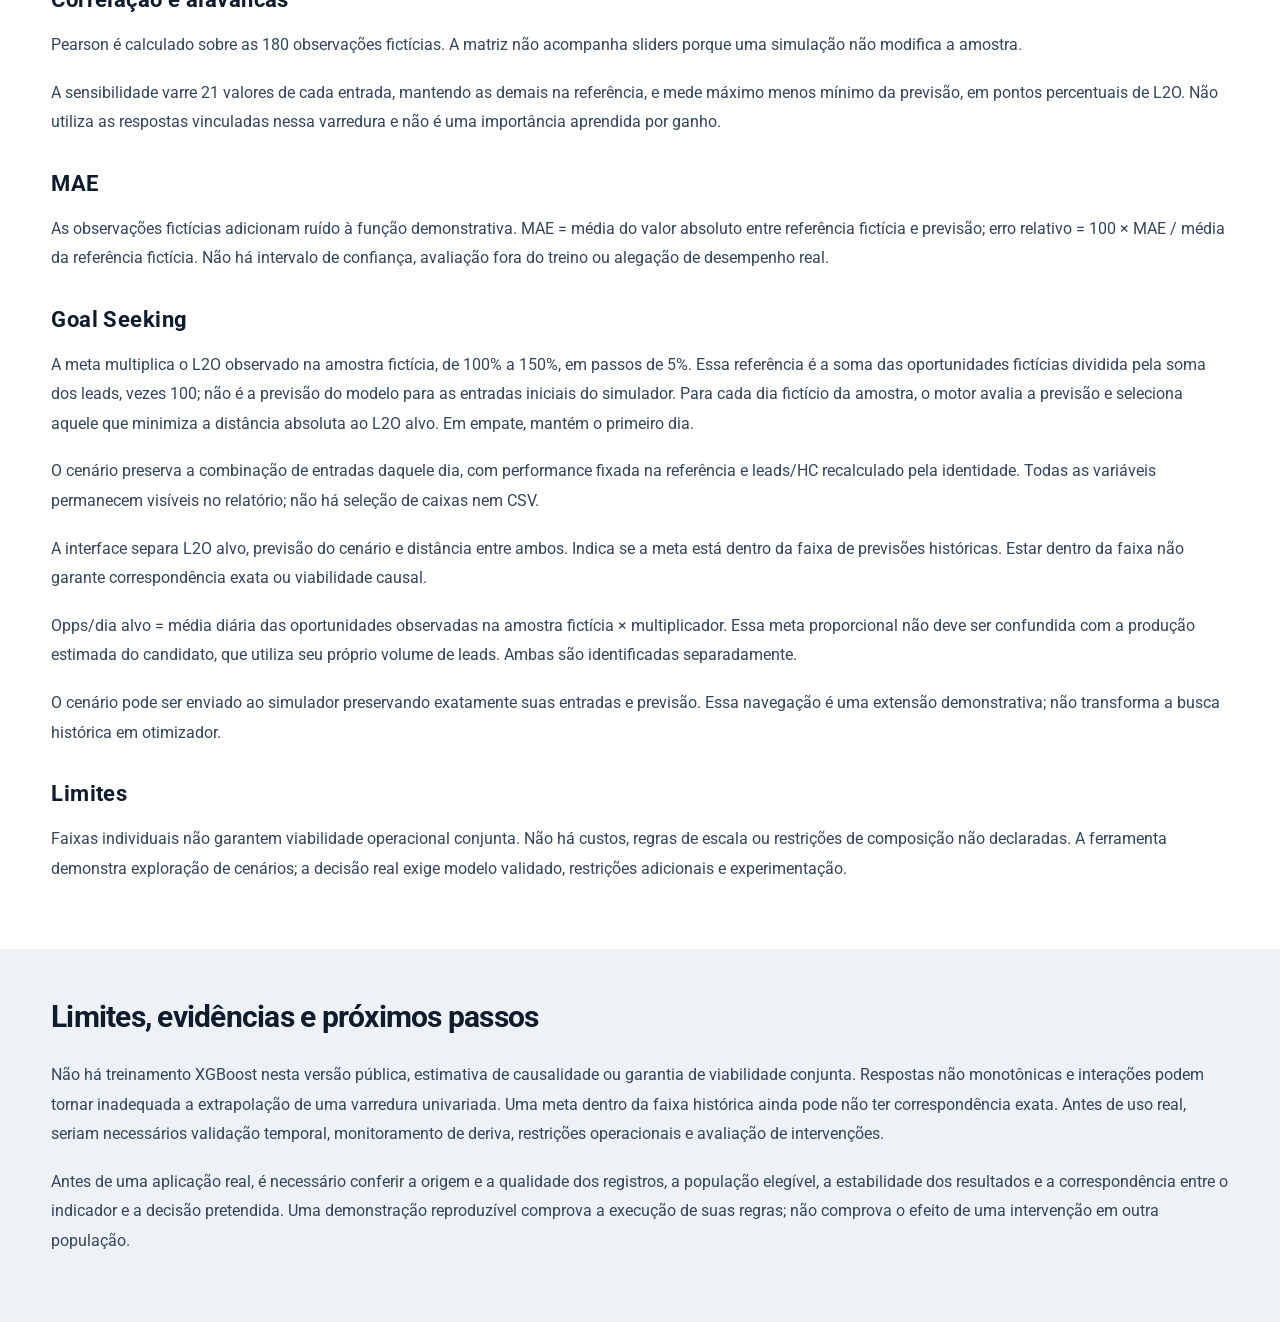
==== commit 10b07f7f: "Update index.html" ====
--- a/03-simuladores/index.html
+++ b/03-simuladores/index.html
@@ -4,7 +4,7 @@
 <header class="report-cover"><div><span class="report-kicker">RELATÓRIO TÉCNICO</span><h1>Simuladores</h1><p>Correlação, sensibilidade, cenários e busca histórica de metas</p></div></header>
 <main class="report-main"><section class="report-prose report-summary"><h2>O que este projeto resolve</h2><p class="report-lead">As quatro visões conectam perguntas que costumam ser confundidas: quais variáveis se movem juntas, a quais entradas o modelo responde, qual previsão corresponde a um cenário e qual combinação histórica se aproxima de uma meta. Cada pergunta tem uma operação matemática própria. Ler as quatro como se fossem a mesma análise produziria conclusões incorretas.</p><p>O conjunto permite investigar cenários e discutir condições associadas a uma meta. Não transforma correlação em causalidade nem garante que uma combinação seja executável. O motor público usa árvores parametrizadas com dados fictícios. O objetivo é explicar a integração e a interpretação das visões, não divulgar pesos de produção nem alegar validação de um modelo treinado.</p><aside class="report-note">Todos os exemplos e valores deste relatório são fictícios. O conteúdo explica os métodos e suas limitações, sem divulgar dados de uma operação real.</aside></section>
 <section class="report-band"><div class="report-prose"><h2>Conceitos para acompanhar a análise</h2><dl class="report-definitions"><div><dt>L2O</dt><dd>Percentual de leads convertido em oportunidades, alvo do motor demonstrativo.</dd></div><div><dt>Sensibilidade</dt><dd>Amplitude da previsão ao variar uma entrada e manter as demais na referência.</dd></div><div><dt>MAE</dt><dd>Média do erro absoluto, aqui em pontos percentuais de L2O no cenário fictício.</dd></div><div><dt>Goal Seeking</dt><dd>Busca do dia fictício cuja previsão fica mais próxima do L2O alvo. Não é otimização livre de todas as entradas.</dd></div></dl></div></section>
-
+<section class="report-demo" id="demoSection"><div class="report-demo-intro"><h2>Visões e interpretação</h2><p>As visões apresentam dados fictícios e suas regras de interpretação. O relatório pode ser lido em sequência, sem abrir painéis ou escolher campanhas.</p><p id="status" role="status"></p></div><p>Recorte fictício único. Os controles do simulador alteram o cenário, não filtros de campanha.</p>
 
 <div id="app"></div>
 <section class="method-note"><strong>O que a demonstração permite explorar</strong><p>As árvores e as respostas entre variáveis são parametrizadas com valores fictícios. O projeto demonstra a integração do motor de cenários com a interface; não apresenta treinamento XGBoost nem validação de desempenho de uma operação real. Correlação, sensibilidade e previsão não comprovam causalidade.</p></section>
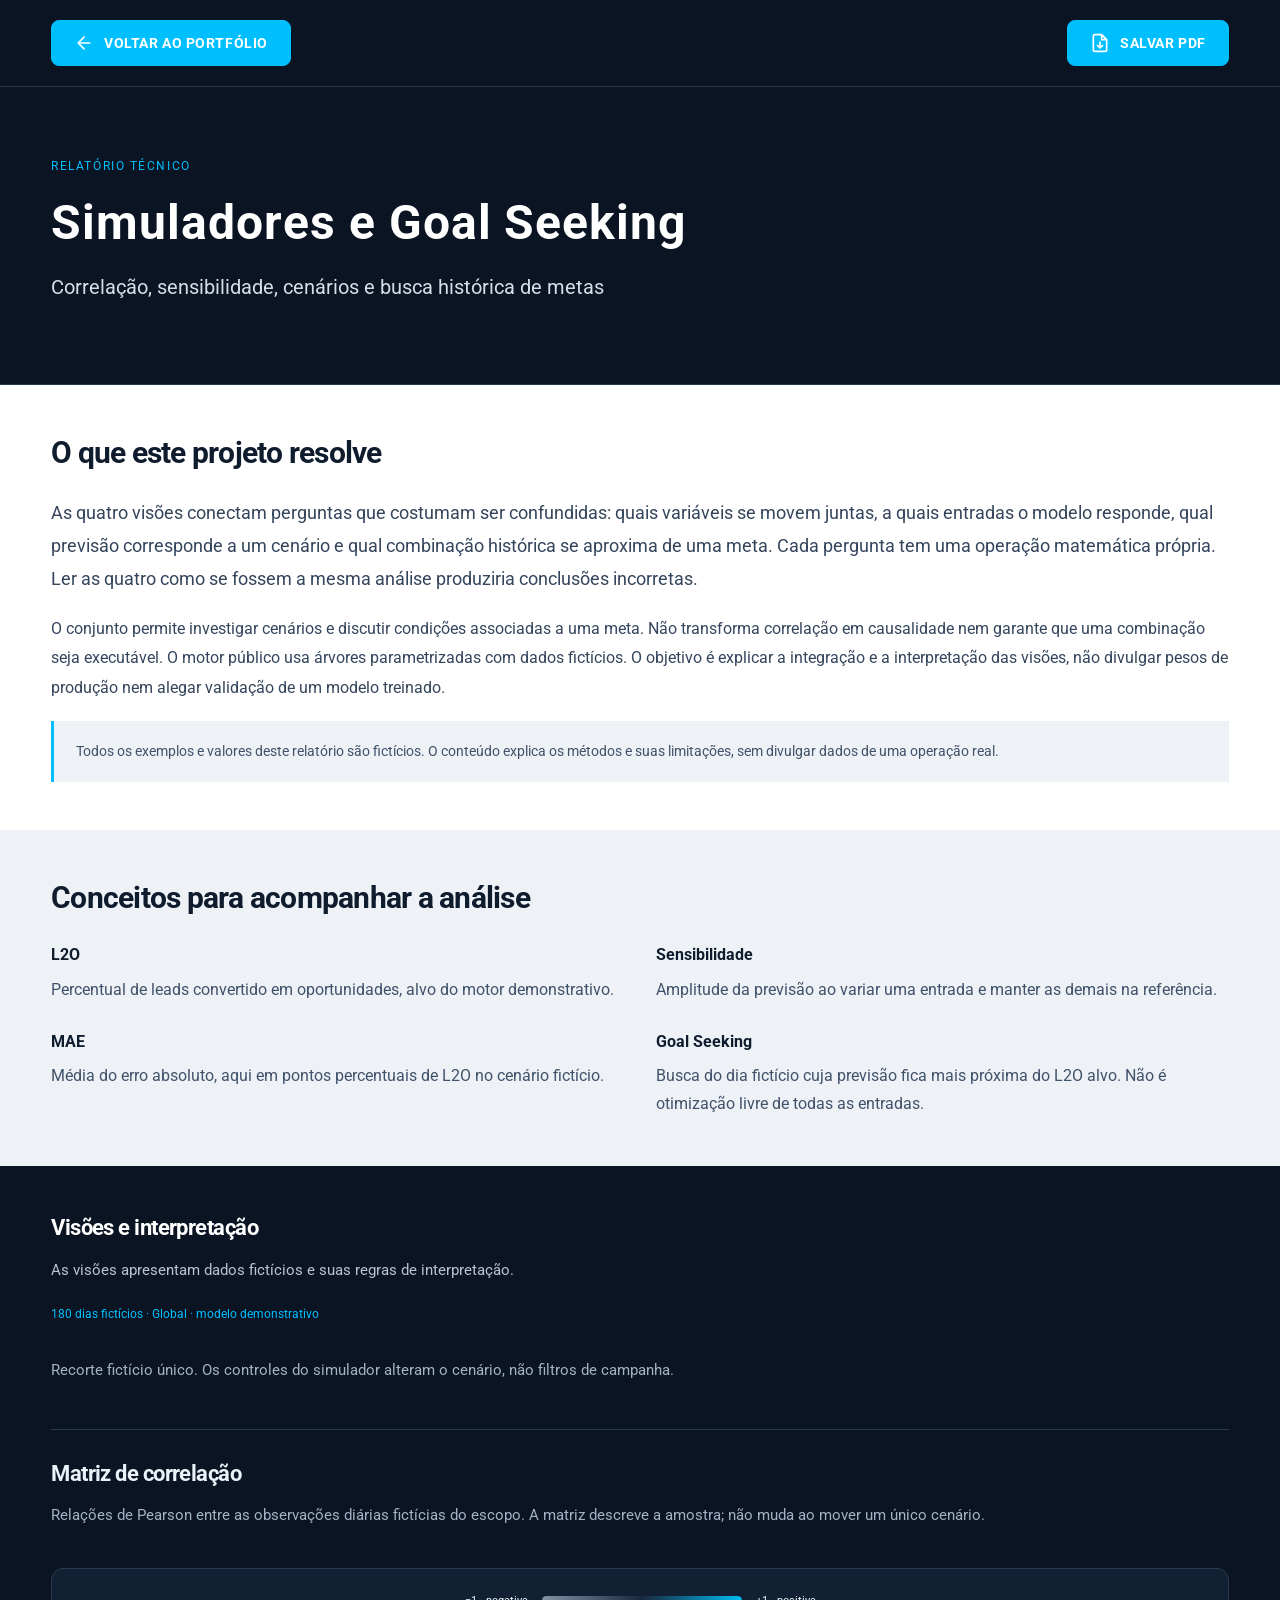
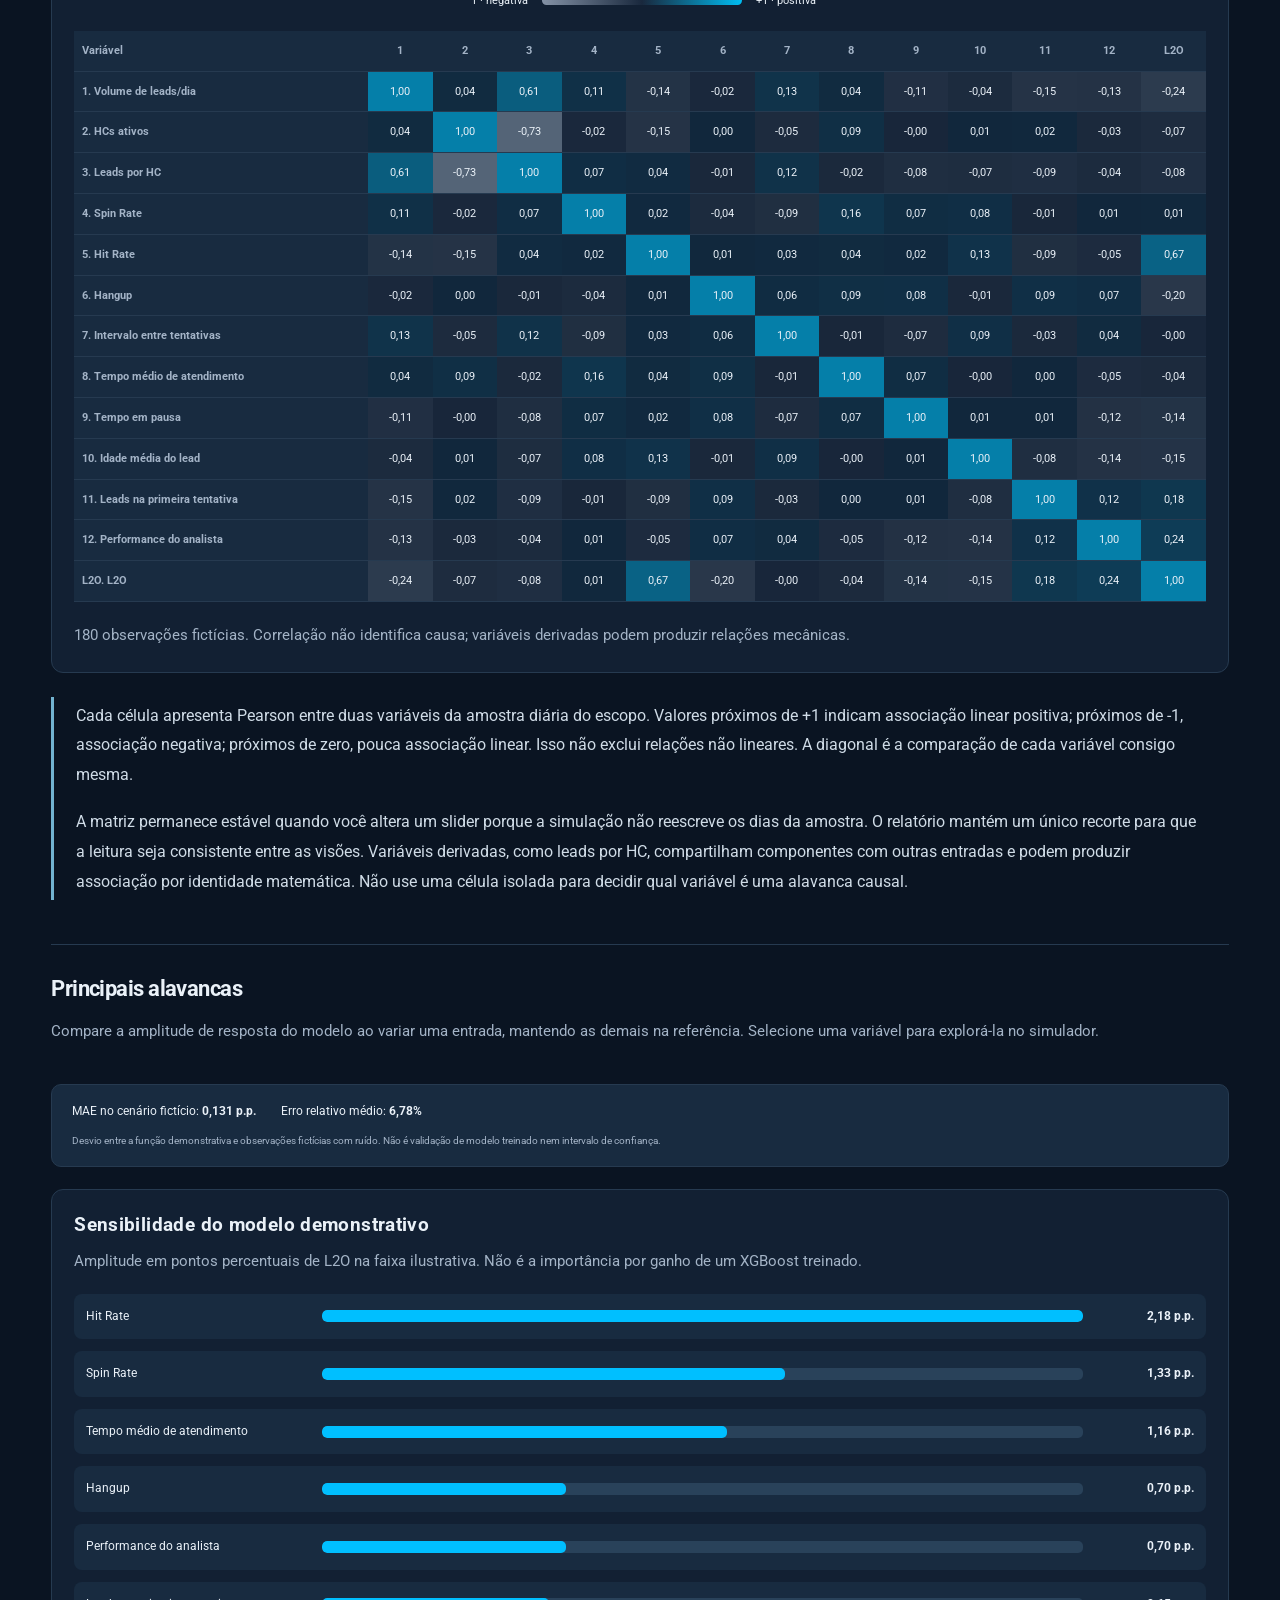
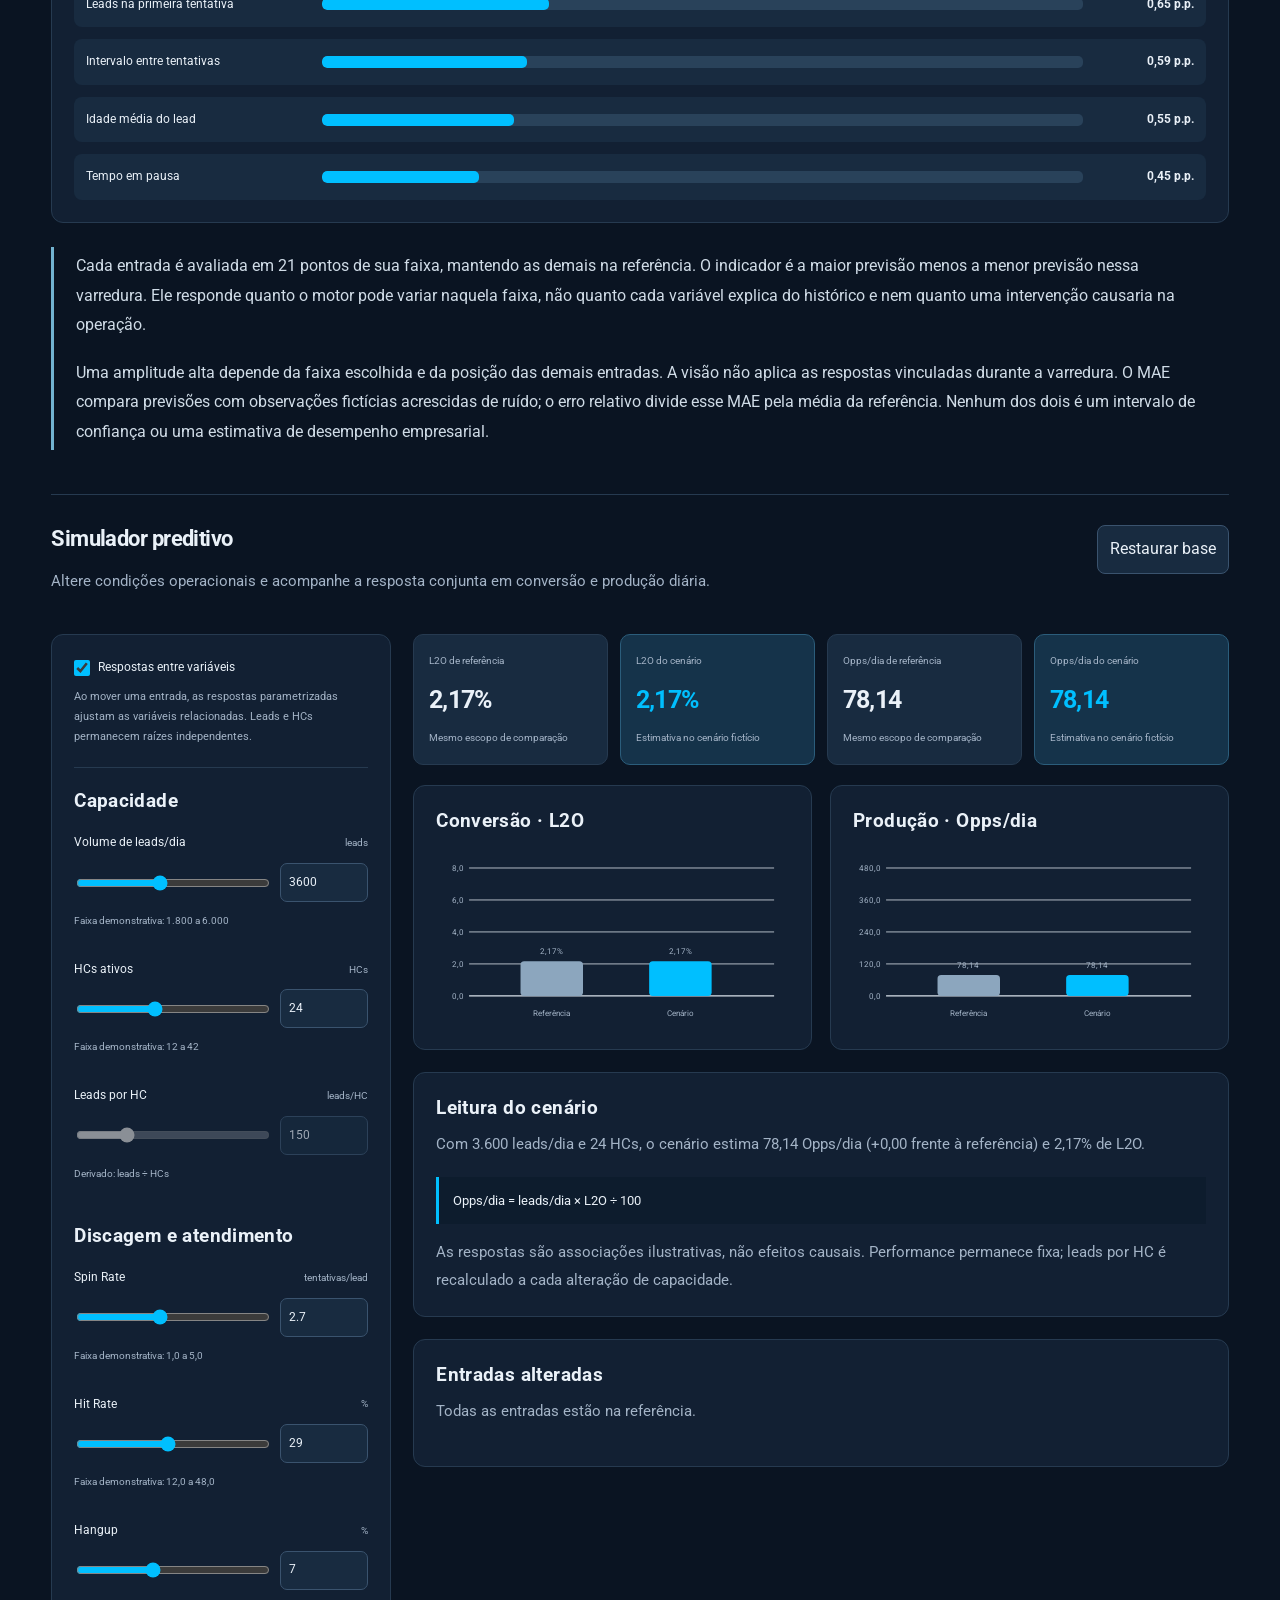
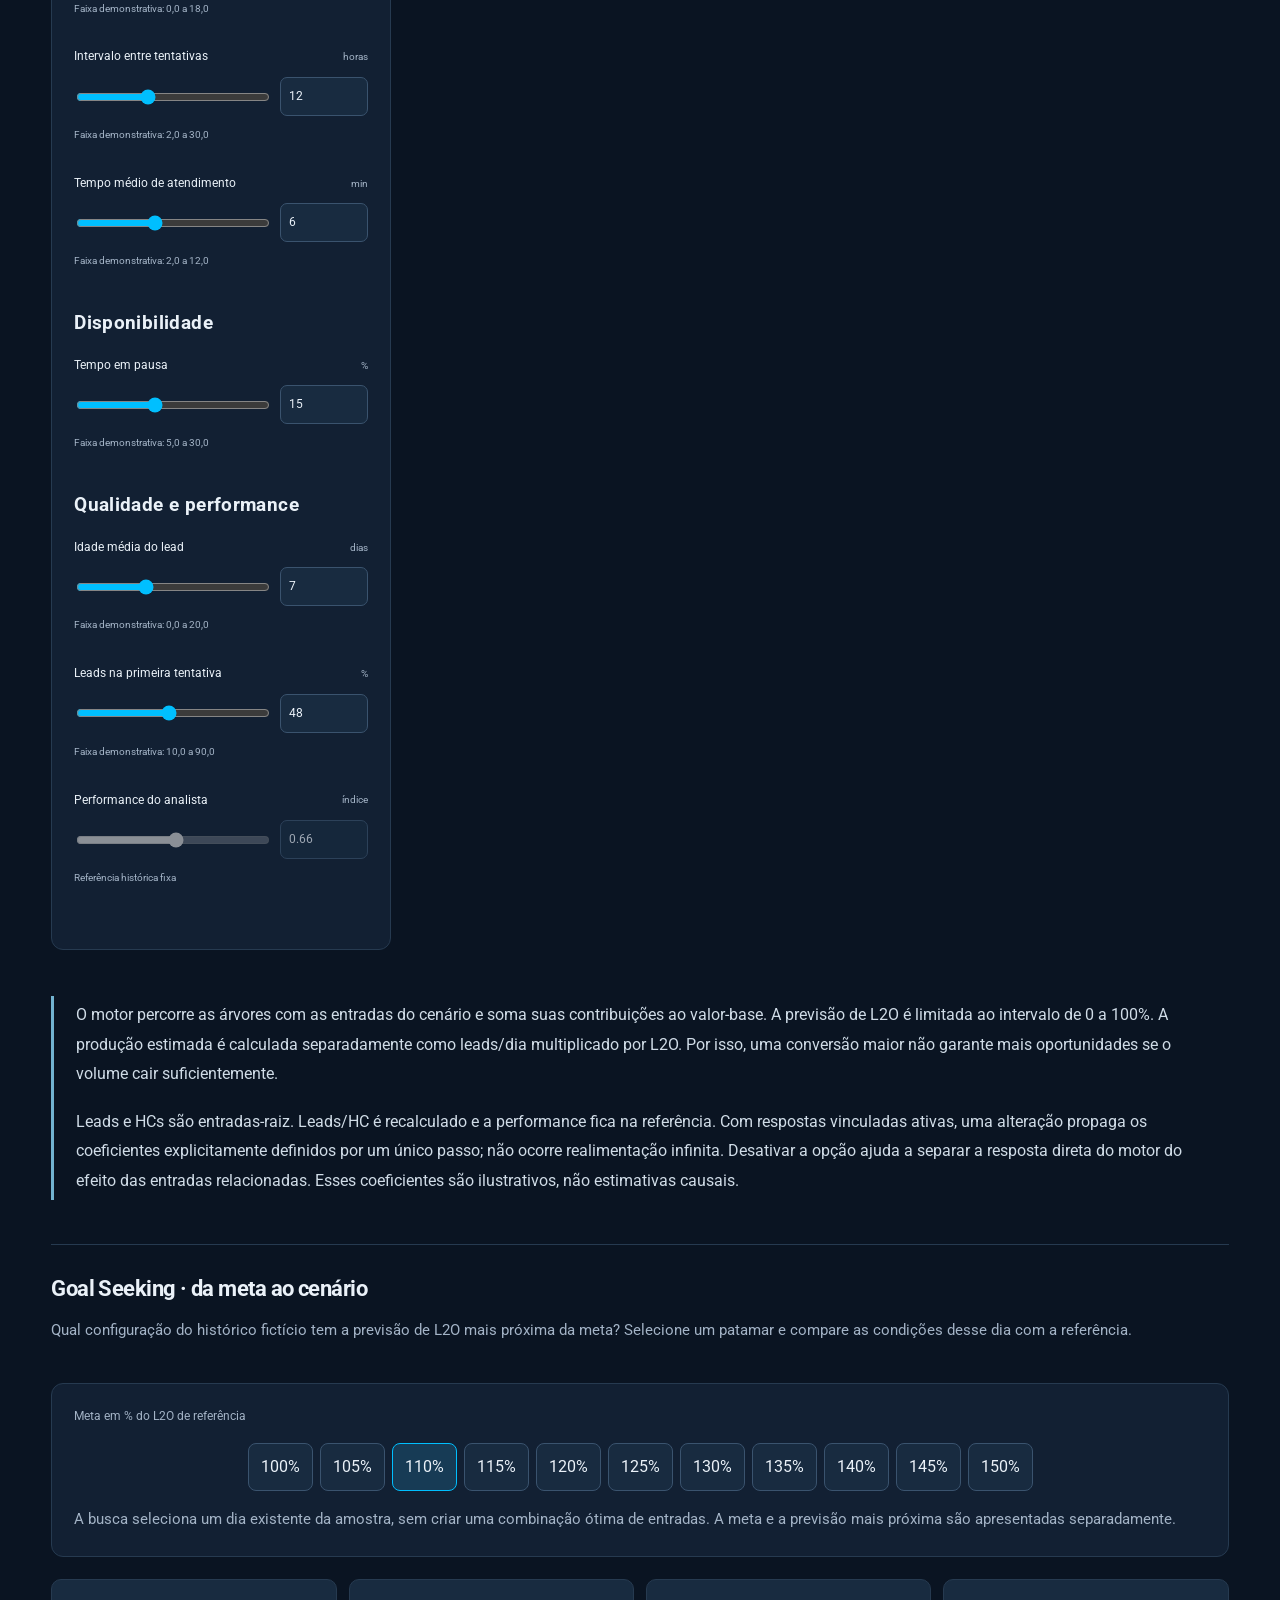
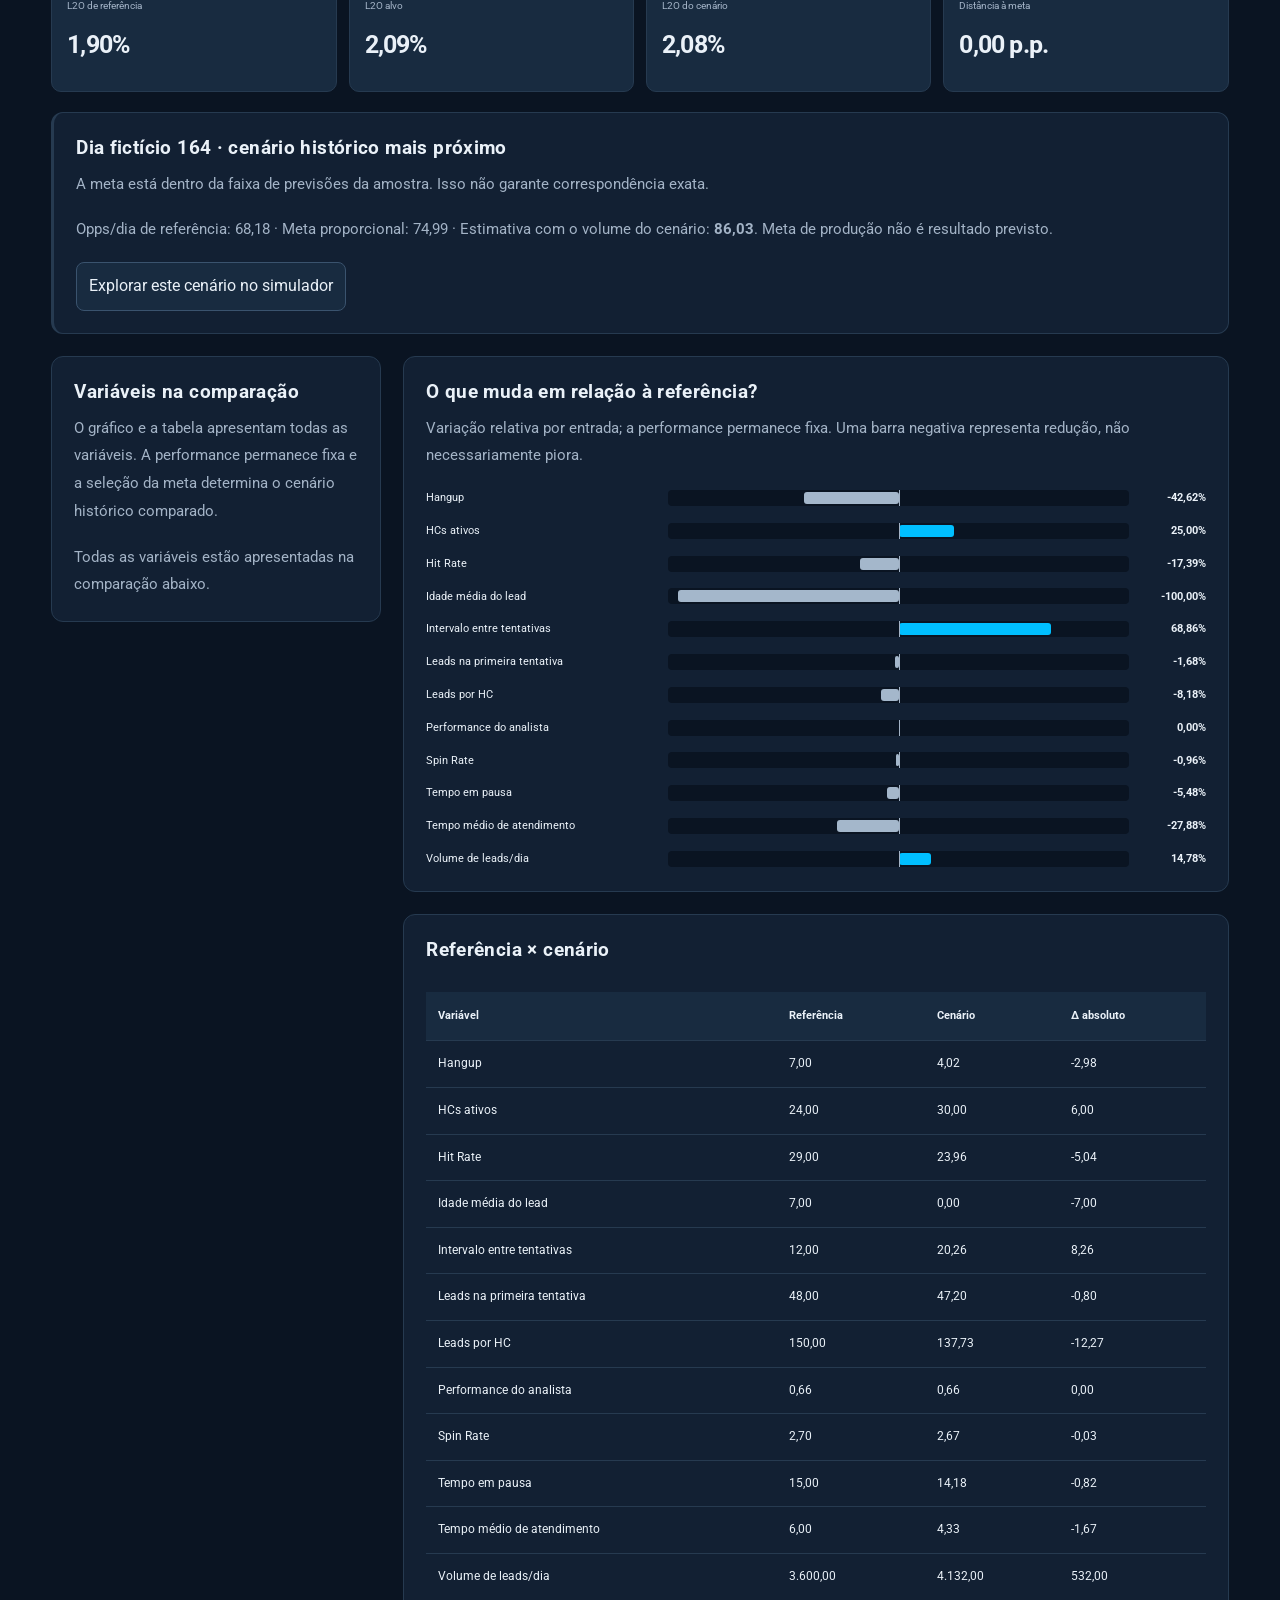
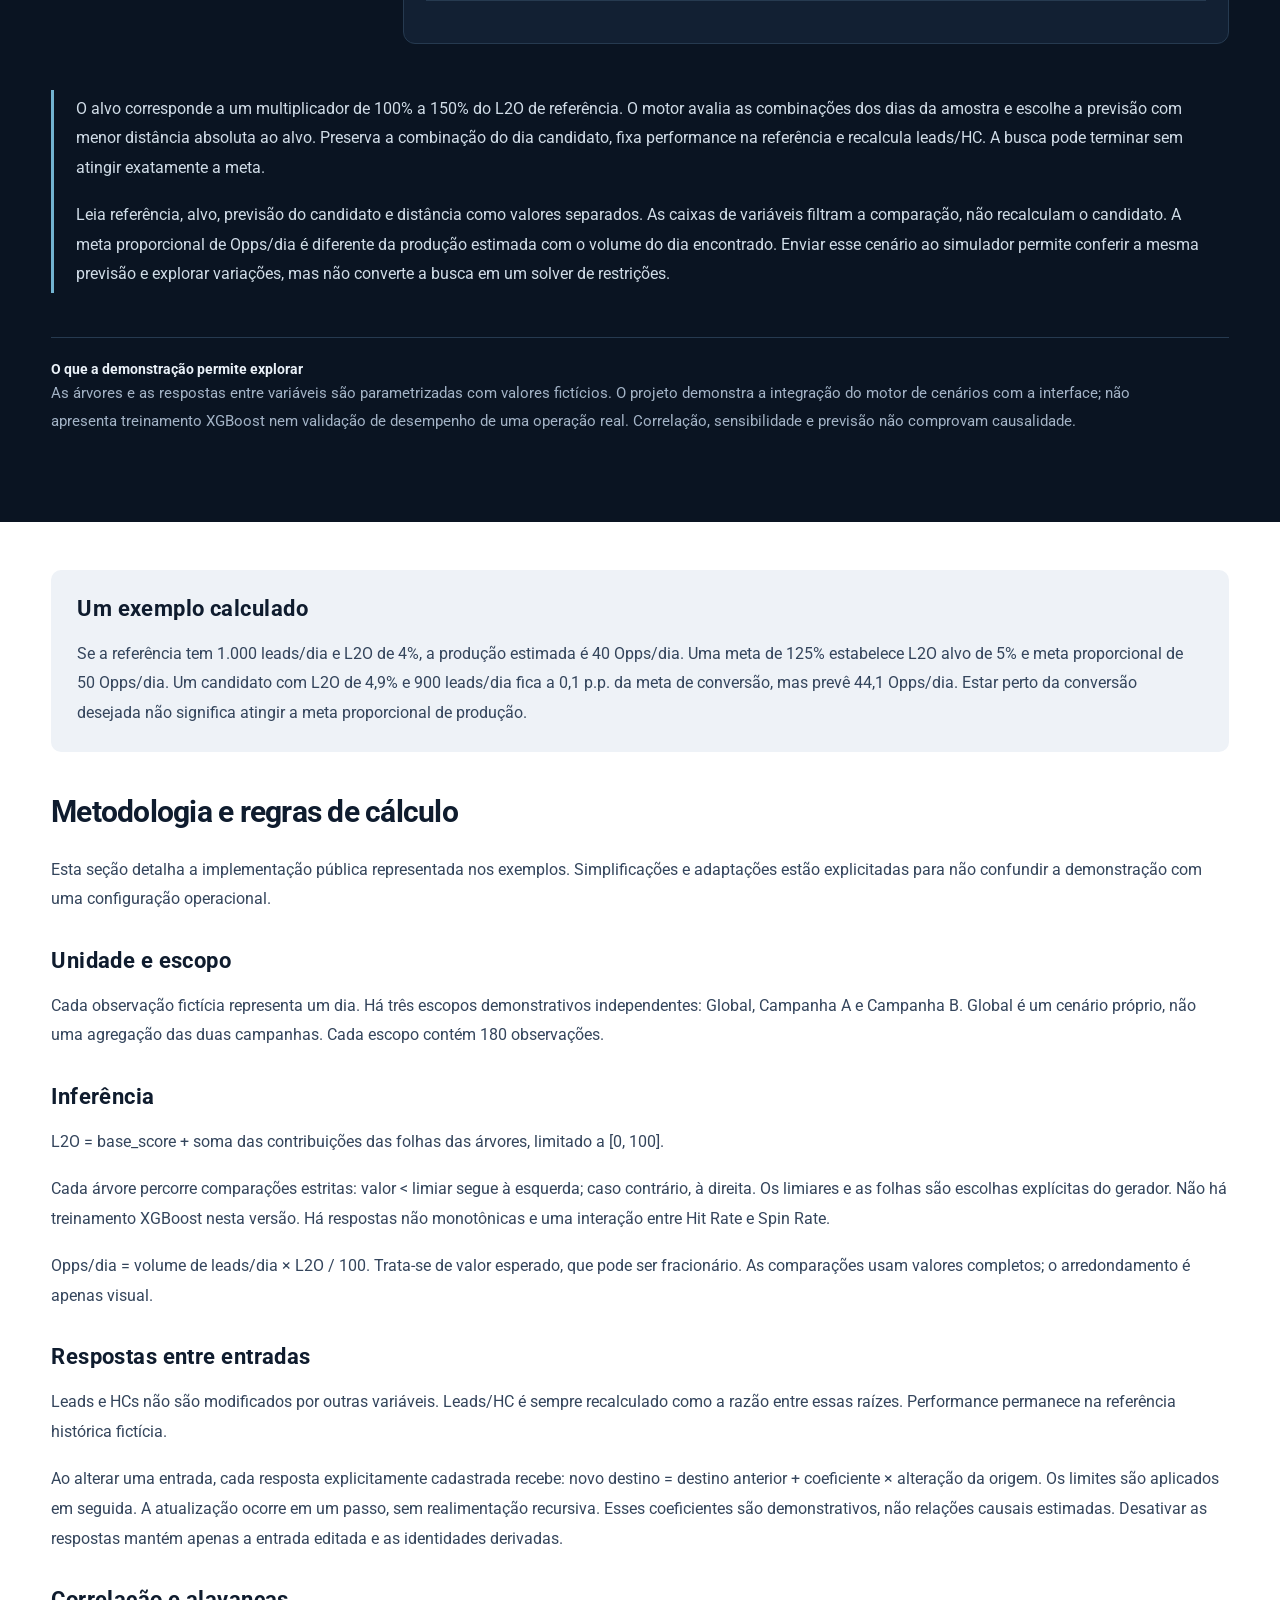
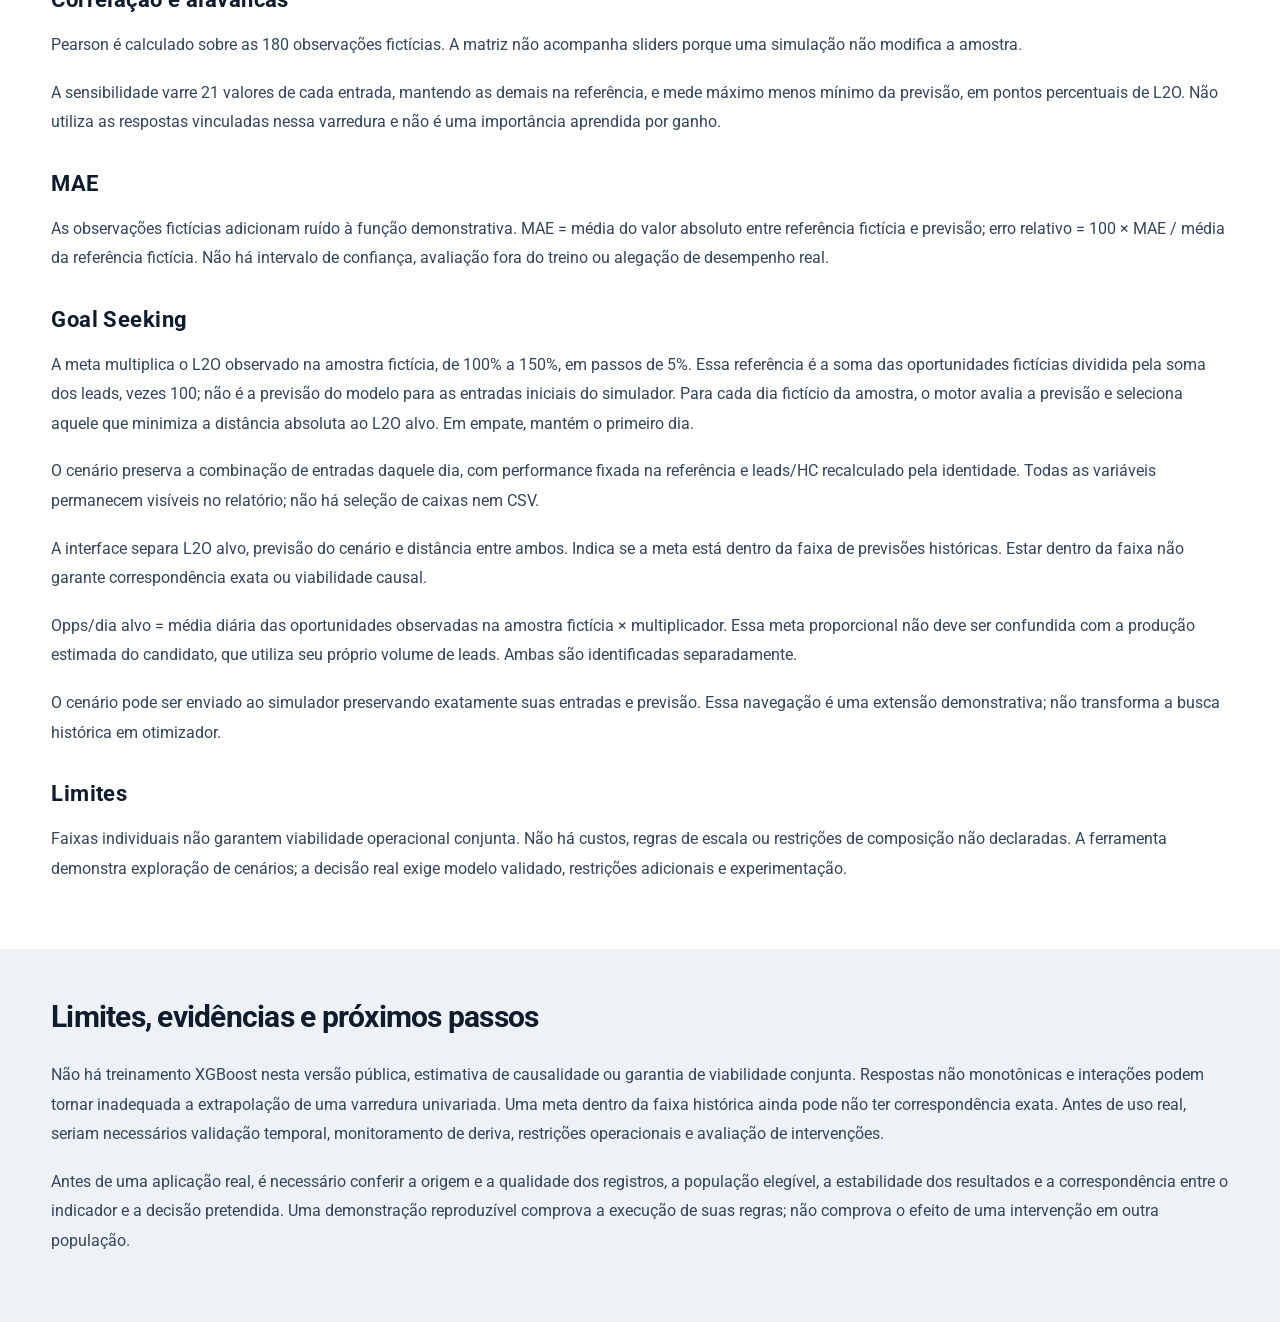
==== commit ae2d21ca: "Update index.html" ====
--- a/03-simuladores/index.html
+++ b/03-simuladores/index.html
@@ -1,10 +1,10 @@
 <!doctype html>
 <html lang="pt-BR"><head><meta charset="utf-8"><meta name="viewport" content="width=device-width,initial-scale=1"><meta name="description" content="Correlação, sensibilidade, cenários e busca histórica de metas. Relatório técnico com exemplos fictícios, metodologia e interpretação das visualizações."><title>Simuladores e Goal Seeking | Denis Tostes</title><link rel="stylesheet" href="style.css"><link rel="stylesheet" href="identidade.css"><link rel="stylesheet" href="relatorio.css"><script type="application/json" id="reportViews">[["Matriz de correlação","Cada célula apresenta Pearson entre duas variáveis da amostra diária do escopo. Valores próximos de +1 indicam associação linear positiva; próximos de -1, associação negativa; próximos de zero, pouca associação linear. Isso não exclui relações não lineares. A diagonal é a comparação de cada variável consigo mesma.","A matriz permanece estável quando você altera um slider porque a simulação não reescreve os dias da amostra. O relatório mantém um único recorte para que a leitura seja consistente entre as visões. Variáveis derivadas, como leads por HC, compartilham componentes com outras entradas e podem produzir associação por identidade matemática. Não use uma célula isolada para decidir qual variável é uma alavanca causal."],["Principais alavancas","Cada entrada é avaliada em 21 pontos de sua faixa, mantendo as demais na referência. O indicador é a maior previsão menos a menor previsão nessa varredura. Ele responde quanto o motor pode variar naquela faixa, não quanto cada variável explica do histórico e nem quanto uma intervenção causaria na operação.","Uma amplitude alta depende da faixa escolhida e da posição das demais entradas. A visão não aplica as respostas vinculadas durante a varredura. O MAE compara previsões com observações fictícias acrescidas de ruído; o erro relativo divide esse MAE pela média da referência. Nenhum dos dois é um intervalo de confiança ou uma estimativa de desempenho empresarial."],["Simulador preditivo","O motor percorre as árvores com as entradas do cenário e soma suas contribuições ao valor-base. A previsão de L2O é limitada ao intervalo de 0 a 100%. A produção estimada é calculada separadamente como leads/dia multiplicado por L2O. Por isso, uma conversão maior não garante mais oportunidades se o volume cair suficientemente.","Leads e HCs são entradas-raiz. Leads/HC é recalculado e a performance fica na referência. Com respostas vinculadas ativas, uma alteração propaga os coeficientes explicitamente definidos por um único passo; não ocorre realimentação infinita. Desativar a opção ajuda a separar a resposta direta do motor do efeito das entradas relacionadas. Esses coeficientes são ilustrativos, não estimativas causais."],["Goal Seeking","O alvo corresponde a um multiplicador de 100% a 150% do L2O de referência. O motor avalia as combinações dos dias da amostra e escolhe a previsão com menor distância absoluta ao alvo. Preserva a combinação do dia candidato, fixa performance na referência e recalcula leads/HC. A busca pode terminar sem atingir exatamente a meta.","Leia referência, alvo, previsão do candidato e distância como valores separados. As caixas de variáveis filtram a comparação, não recalculam o candidato. A meta proporcional de Opps/dia é diferente da produção estimada com o volume do dia encontrado. Enviar esse cenário ao simulador permite conferir a mesma previsão e explorar variações, mas não converte a busca em um solver de restrições."]]</script><script src="engine.js" defer></script><script src="app.js" defer></script><script src="relatorio.js" defer></script></head>
 <body class="technical-report" data-report="03-simuladores"><nav class="report-toolbar" aria-label="Ações do relatório"><a href="https://denistostes.figma.site/#projetos"><svg viewBox="0 0 24 24" aria-hidden="true"><path d="m12 19-7-7 7-7M5 12h14"/></svg>Voltar ao portfólio</a><button id="savePdf" type="button"><svg viewBox="0 0 24 24" aria-hidden="true"><path d="M14 2H6a2 2 0 0 0-2 2v16a2 2 0 0 0 2 2h12a2 2 0 0 0 2-2V8zM14 2v6h6M12 11v7m-3-3 3 3 3-3"/></svg>Salvar PDF</button></nav>
-<header class="report-cover"><div><span class="report-kicker">RELATÓRIO TÉCNICO</span><h1>Simuladores</h1><p>Correlação, sensibilidade, cenários e busca histórica de metas</p></div></header>
+<header class="report-cover"><div><span class="report-kicker">RELATÓRIO TÉCNICO</span><h1>Simuladores e Goal Seeking</h1><p>Correlação, sensibilidade, cenários e busca histórica de metas</p></div></header>
 <main class="report-main"><section class="report-prose report-summary"><h2>O que este projeto resolve</h2><p class="report-lead">As quatro visões conectam perguntas que costumam ser confundidas: quais variáveis se movem juntas, a quais entradas o modelo responde, qual previsão corresponde a um cenário e qual combinação histórica se aproxima de uma meta. Cada pergunta tem uma operação matemática própria. Ler as quatro como se fossem a mesma análise produziria conclusões incorretas.</p><p>O conjunto permite investigar cenários e discutir condições associadas a uma meta. Não transforma correlação em causalidade nem garante que uma combinação seja executável. O motor público usa árvores parametrizadas com dados fictícios. O objetivo é explicar a integração e a interpretação das visões, não divulgar pesos de produção nem alegar validação de um modelo treinado.</p><aside class="report-note">Todos os exemplos e valores deste relatório são fictícios. O conteúdo explica os métodos e suas limitações, sem divulgar dados de uma operação real.</aside></section>
 <section class="report-band"><div class="report-prose"><h2>Conceitos para acompanhar a análise</h2><dl class="report-definitions"><div><dt>L2O</dt><dd>Percentual de leads convertido em oportunidades, alvo do motor demonstrativo.</dd></div><div><dt>Sensibilidade</dt><dd>Amplitude da previsão ao variar uma entrada e manter as demais na referência.</dd></div><div><dt>MAE</dt><dd>Média do erro absoluto, aqui em pontos percentuais de L2O no cenário fictício.</dd></div><div><dt>Goal Seeking</dt><dd>Busca do dia fictício cuja previsão fica mais próxima do L2O alvo. Não é otimização livre de todas as entradas.</dd></div></dl></div></section>
-<section class="report-demo" id="demoSection"><div class="report-demo-intro"><h2>Visões e interpretação</h2><p>As visões apresentam dados fictícios e suas regras de interpretação. O relatório pode ser lido em sequência, sem abrir painéis ou escolher campanhas.</p><p id="status" role="status"></p></div><p>Recorte fictício único. Os controles do simulador alteram o cenário, não filtros de campanha.</p>
+<section class="report-demo" id="demoSection"><div class="report-demo-intro"><h2>Visões e interpretação</h2><p>As visões apresentam dados fictícios e suas regras de interpretação.</p><p id="status" role="status"></p></div><p>Recorte fictício único. Os controles do simulador alteram o cenário, não filtros de campanha.</p>
 
 <div id="app"></div>
 <section class="method-note"><strong>O que a demonstração permite explorar</strong><p>As árvores e as respostas entre variáveis são parametrizadas com valores fictícios. O projeto demonstra a integração do motor de cenários com a interface; não apresenta treinamento XGBoost nem validação de desempenho de uma operação real. Correlação, sensibilidade e previsão não comprovam causalidade.</p></section>
